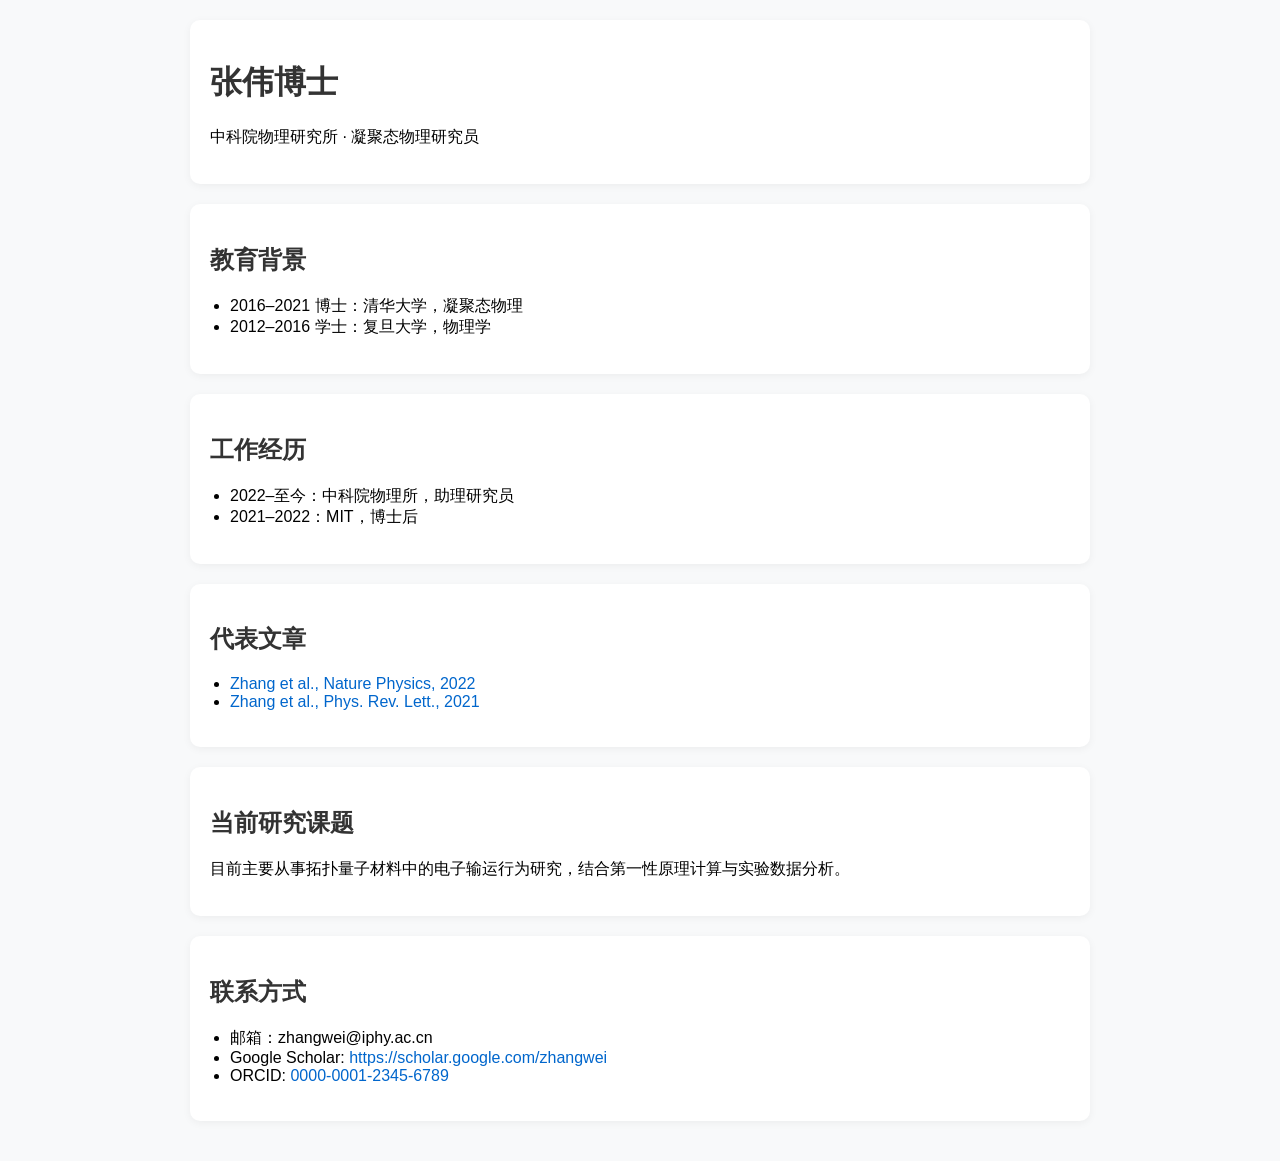
==== index.html @ ff7ab7b6 "Add files via upload" ====
<!DOCTYPE html>
<html lang="zh">
<head>
  <meta charset="UTF-8">
  <meta name="viewport" content="width=device-width, initial-scale=1.0">
  <title>科研人员主页</title>
  <style>
    body {
      font-family: Arial, sans-serif;
      background-color: #f8f9fa;
      margin: 0;
      padding: 20px;
    }
    .container {
      max-width: 900px;
      margin: auto;
    }
    .section {
      background: white;
      border-radius: 10px;
      padding: 20px;
      margin-bottom: 20px;
      box-shadow: 0 2px 8px rgba(0,0,0,0.05);
    }
    h1, h2 {
      color: #333;
    }
    ul {
      padding-left: 20px;
    }
    a {
      color: #0066cc;
      text-decoration: none;
    }
    a:hover {
      text-decoration: underline;
    }
  </style>
</head>
<body>
  <div class="container">

    <div class="section">
      <h1>张伟博士</h1>
      <p>中科院物理研究所 · 凝聚态物理研究员</p>
    </div>

    <div class="section">
      <h2>教育背景</h2>
      <ul>
        <li>2016–2021 博士：清华大学，凝聚态物理</li>
        <li>2012–2016 学士：复旦大学，物理学</li>
      </ul>
    </div>

    <div class="section">
      <h2>工作经历</h2>
      <ul>
        <li>2022–至今：中科院物理所，助理研究员</li>
        <li>2021–2022：MIT，博士后</li>
      </ul>
    </div>

    <div class="section">
      <h2>代表文章</h2>
      <ul>
        <li><a href="#">Zhang et al., Nature Physics, 2022</a></li>
        <li><a href="#">Zhang et al., Phys. Rev. Lett., 2021</a></li>
      </ul>
    </div>

    <div class="section">
      <h2>当前研究课题</h2>
      <p>目前主要从事拓扑量子材料中的电子输运行为研究，结合第一性原理计算与实验数据分析。</p>
    </div>

    <div class="section">
      <h2>联系方式</h2>
      <ul>
        <li>邮箱：zhangwei@iphy.ac.cn</li>
        <li>Google Scholar: <a href="#">https://scholar.google.com/zhangwei</a></li>
        <li>ORCID: <a href="#">0000-0001-2345-6789</a></li>
      </ul>
    </div>

  </div>
</body>
</html>
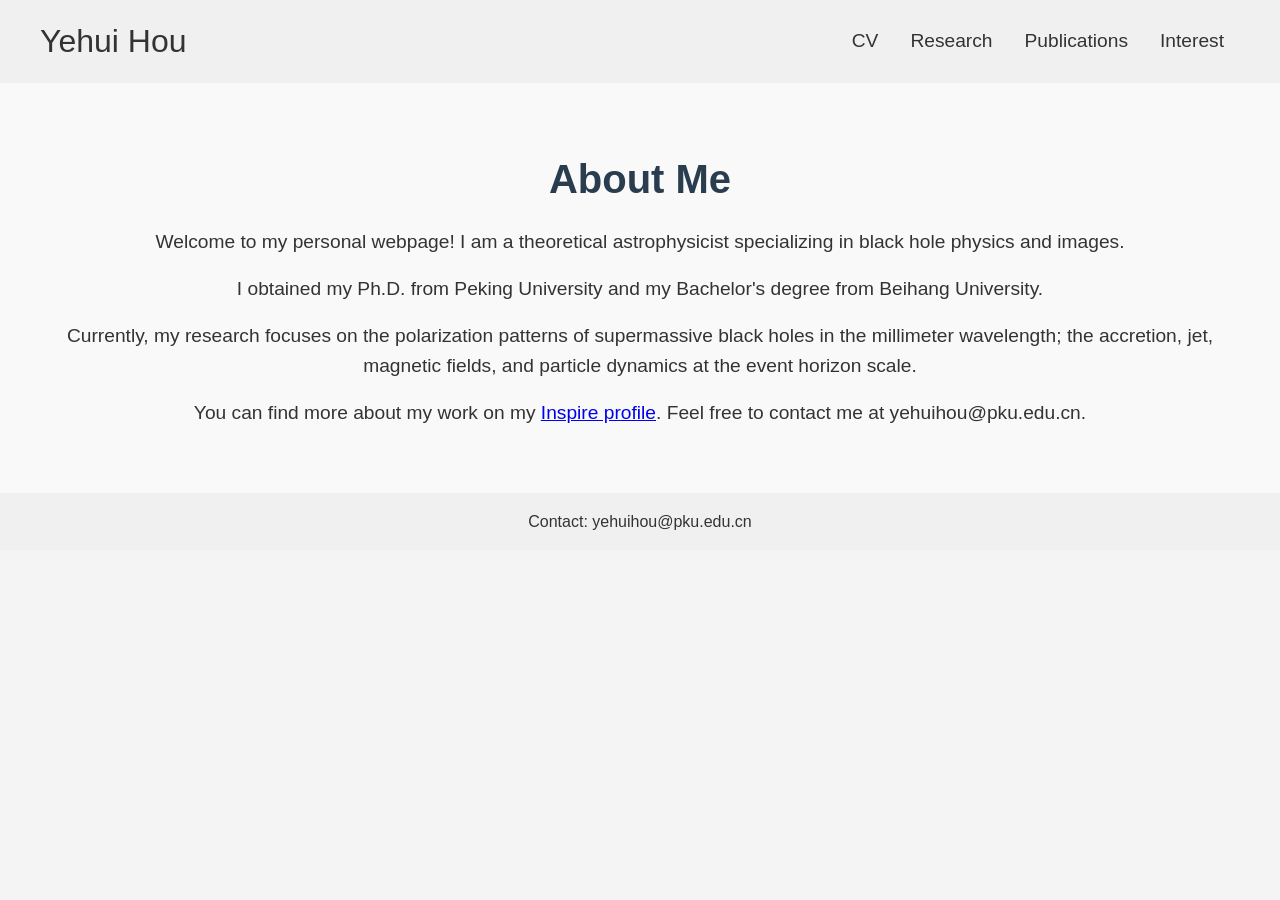
==== commit f3670b57: "index.html" ====
--- a/index.html
+++ b/index.html
@@ -1,89 +1,117 @@
+<!DOCTYPE html>
+<html lang="en">
+<head>
+    <meta charset="UTF-8">
+    <meta name="viewport" content="width=device-width, initial-scale=1.0">
+    <title>About me</title>
+    <style>
+        /* 基本样式设置 */
+        * {
+            margin: 0;
+            padding: 0;
+            box-sizing: border-box;
+        }
 
-<!DOCTYPE html>
-<html lang="zh">
-<head>
-  <meta charset="UTF-8">
-  <meta name="viewport" content="width=device-width, initial-scale=1.0">
-  <title>科研人员主页</title>
-  <style>
-    body {
-      font-family: Arial, sans-serif;
-      background-color: #f8f9fa;
-      margin: 0;
-      padding: 20px;
-    }
-    .container {
-      max-width: 900px;
-      margin: auto;
-    }
-    .section {
-      background: white;
-      border-radius: 10px;
-      padding: 20px;
-      margin-bottom: 20px;
-      box-shadow: 0 2px 8px rgba(0,0,0,0.05);
-    }
-    h1, h2 {
-      color: #333;
-    }
-    ul {
-      padding-left: 20px;
-    }
-    a {
-      color: #0066cc;
-      text-decoration: none;
-    }
-    a:hover {
-      text-decoration: underline;
-    }
-  </style>
+        body {
+            font-family: Arial, sans-serif;
+            background-color: #f4f4f4;
+            color: #333;
+            line-height: 1.6;
+        }
+
+        /* Header 和 Footer 样式 */
+        header, footer {
+            background-color: #f0f0f0;
+            color: #333;
+        }
+
+        header {
+            padding: 1rem 0;
+        }
+
+        .nav-container {
+            max-width: 1200px;
+            margin: 0 auto;
+            display: flex;
+            justify-content: space-between;
+            align-items: center;
+        }
+
+        .site-title {
+            font-size: 2rem;
+            color: #333;
+            text-decoration: none;
+        }
+
+        .nav-links {
+            list-style: none;
+            display: flex;
+        }
+
+        .nav-links li {
+            margin: 0 1rem;
+        }
+
+        .nav-links a {
+            color: #333;
+            text-decoration: none;
+            font-size: 1.2rem;
+        }
+
+        .nav-links a:hover {
+            text-decoration: underline;
+        }
+
+        /* Hou 区域样式 */
+        .hou {
+            background: #f9f9f9;
+            padding: 4rem 2rem;
+            text-align: center;
+        }
+
+        .hou h1 {
+            font-size: 2.5rem;
+            color: #2a3d4f;
+        }
+
+        .hou p {
+            font-size: 1.2rem;
+            margin-top: 1rem;
+        }
+
+        footer {
+            text-align: center;
+            padding: 1rem;
+            background-color: #f0f0f0;
+            color: #333;
+        }
+    </style>
 </head>
 <body>
-  <div class="container">
+    <header>
+        <nav>
+            <div class="nav-container">
+                <a href="index.html" class="site-title">Yehui Hou</a>
+                <ul class="nav-links">
+                    <li><a href="侯业辉简历.pdf">CV</a></li>
+                    <li><a href="research.html">Research</a></li>
+                    <li><a href="publications.html">Publications</a></li>
+                    <li><a href="interest.html">Interest</a></li>
+                </ul>
+            </div>
+        </nav>
+    </header>
+    
+    <section class="hou">
+        <h1>About Me</h1>
+        <p>Welcome to my personal webpage! I am a theoretical astrophysicist specializing in black hole physics and images.</p>
+        <p>I obtained my Ph.D. from Peking University and my Bachelor's degree from Beihang University.</p>
+        <p>Currently, my research focuses on the polarization patterns of supermassive black holes in the millimeter wavelength; the accretion, jet, magnetic fields, and particle dynamics at the event horizon scale.</p>
+        <p>You can find more about my work on my <a href="https://inspirehep.net/authors/2052049" target="_blank">Inspire profile</a>. Feel free to contact me at yehuihou@pku.edu.cn.</p>
+    </section>
 
-    <div class="section">
-      <h1>张伟博士</h1>
-      <p>中科院物理研究所 · 凝聚态物理研究员</p>
-    </div>
-
-    <div class="section">
-      <h2>教育背景</h2>
-      <ul>
-        <li>2016–2021 博士：清华大学，凝聚态物理</li>
-        <li>2012–2016 学士：复旦大学，物理学</li>
-      </ul>
-    </div>
-
-    <div class="section">
-      <h2>工作经历</h2>
-      <ul>
-        <li>2022–至今：中科院物理所，助理研究员</li>
-        <li>2021–2022：MIT，博士后</li>
-      </ul>
-    </div>
-
-    <div class="section">
-      <h2>代表文章</h2>
-      <ul>
-        <li><a href="#">Zhang et al., Nature Physics, 2022</a></li>
-        <li><a href="#">Zhang et al., Phys. Rev. Lett., 2021</a></li>
-      </ul>
-    </div>
-
-    <div class="section">
-      <h2>当前研究课题</h2>
-      <p>目前主要从事拓扑量子材料中的电子输运行为研究，结合第一性原理计算与实验数据分析。</p>
-    </div>
-
-    <div class="section">
-      <h2>联系方式</h2>
-      <ul>
-        <li>邮箱：zhangwei@iphy.ac.cn</li>
-        <li>Google Scholar: <a href="#">https://scholar.google.com/zhangwei</a></li>
-        <li>ORCID: <a href="#">0000-0001-2345-6789</a></li>
-      </ul>
-    </div>
-
-  </div>
+    <footer>
+        <p>Contact: yehuihou@pku.edu.cn</p>
+    </footer>
 </body>
 </html>
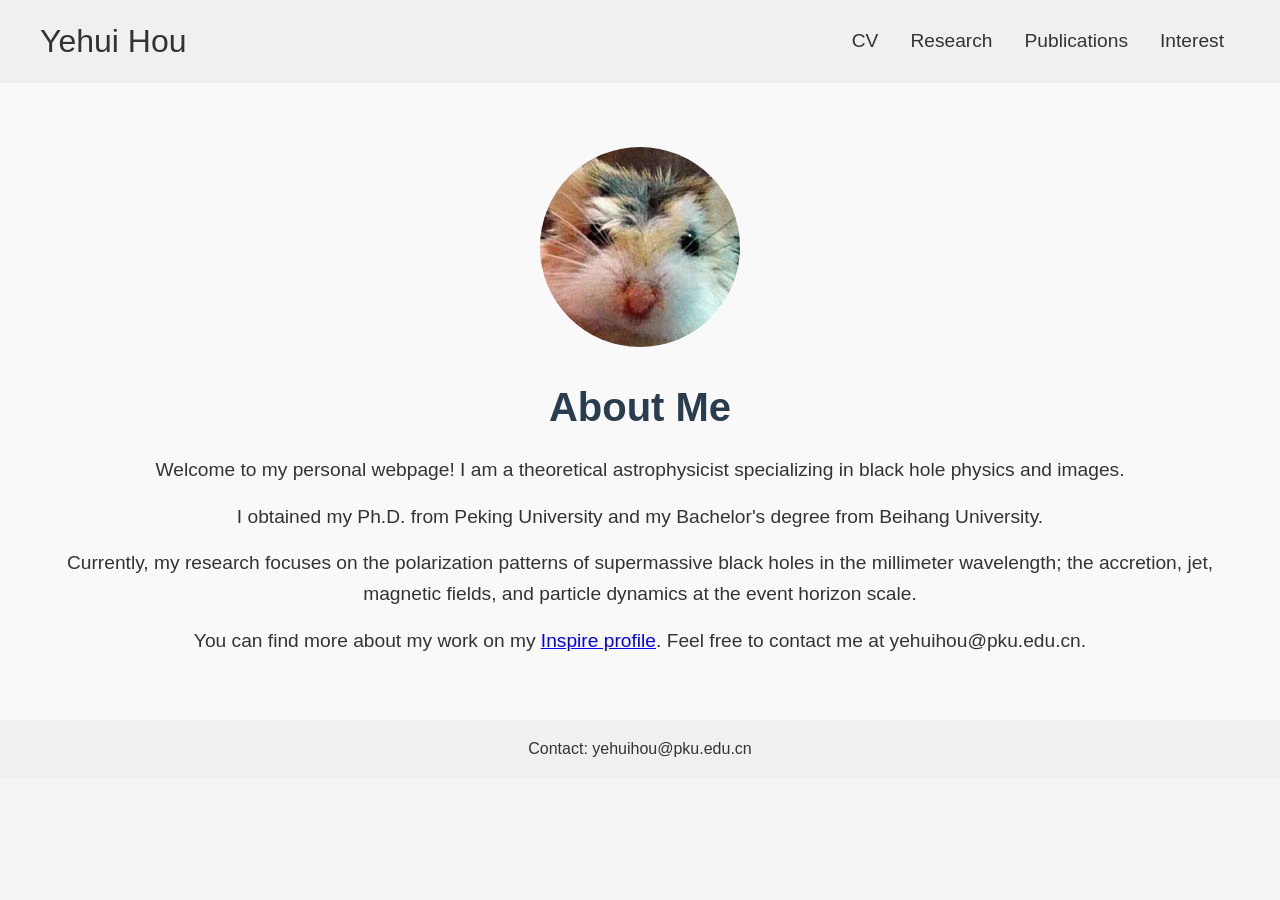
==== commit 534b9f48: "Update index.html" ====
--- a/index.html
+++ b/index.html
@@ -1,117 +1,126 @@
-<!DOCTYPE html>
-<html lang="en">
-<head>
-    <meta charset="UTF-8">
-    <meta name="viewport" content="width=device-width, initial-scale=1.0">
-    <title>About me</title>
-    <style>
-        /* 基本样式设置 */
-        * {
-            margin: 0;
-            padding: 0;
-            box-sizing: border-box;
-        }
-
-        body {
-            font-family: Arial, sans-serif;
-            background-color: #f4f4f4;
-            color: #333;
-            line-height: 1.6;
-        }
-
-        /* Header 和 Footer 样式 */
-        header, footer {
-            background-color: #f0f0f0;
-            color: #333;
-        }
-
-        header {
-            padding: 1rem 0;
-        }
-
-        .nav-container {
-            max-width: 1200px;
-            margin: 0 auto;
-            display: flex;
-            justify-content: space-between;
-            align-items: center;
-        }
-
-        .site-title {
-            font-size: 2rem;
-            color: #333;
-            text-decoration: none;
-        }
-
-        .nav-links {
-            list-style: none;
-            display: flex;
-        }
-
-        .nav-links li {
-            margin: 0 1rem;
-        }
-
-        .nav-links a {
-            color: #333;
-            text-decoration: none;
-            font-size: 1.2rem;
-        }
-
-        .nav-links a:hover {
-            text-decoration: underline;
-        }
-
-        /* Hou 区域样式 */
-        .hou {
-            background: #f9f9f9;
-            padding: 4rem 2rem;
-            text-align: center;
-        }
-
-        .hou h1 {
-            font-size: 2.5rem;
-            color: #2a3d4f;
-        }
-
-        .hou p {
-            font-size: 1.2rem;
-            margin-top: 1rem;
-        }
-
-        footer {
-            text-align: center;
-            padding: 1rem;
-            background-color: #f0f0f0;
-            color: #333;
-        }
-    </style>
-</head>
-<body>
-    <header>
-        <nav>
-            <div class="nav-container">
-                <a href="index.html" class="site-title">Yehui Hou</a>
-                <ul class="nav-links">
-                    <li><a href="侯业辉简历.pdf">CV</a></li>
-                    <li><a href="research.html">Research</a></li>
-                    <li><a href="publications.html">Publications</a></li>
-                    <li><a href="interest.html">Interest</a></li>
-                </ul>
-            </div>
-        </nav>
-    </header>
-    
-    <section class="hou">
-        <h1>About Me</h1>
-        <p>Welcome to my personal webpage! I am a theoretical astrophysicist specializing in black hole physics and images.</p>
-        <p>I obtained my Ph.D. from Peking University and my Bachelor's degree from Beihang University.</p>
-        <p>Currently, my research focuses on the polarization patterns of supermassive black holes in the millimeter wavelength; the accretion, jet, magnetic fields, and particle dynamics at the event horizon scale.</p>
-        <p>You can find more about my work on my <a href="https://inspirehep.net/authors/2052049" target="_blank">Inspire profile</a>. Feel free to contact me at yehuihou@pku.edu.cn.</p>
-    </section>
-
-    <footer>
-        <p>Contact: yehuihou@pku.edu.cn</p>
-    </footer>
-</body>
-</html>
+<!DOCTYPE html>
+<html lang="en">
+<head>
+    <meta charset="UTF-8">
+    <meta name="viewport" content="width=device-width, initial-scale=1.0">
+    <title>About me</title>
+    <style>
+        /* 基本样式设置 */
+        * {
+            margin: 0;
+            padding: 0;
+            box-sizing: border-box;
+        }
+
+        body {
+            font-family: Arial, sans-serif;
+            background-color: #f4f4f4;
+            color: #333;
+            line-height: 1.6;
+        }
+
+        /* Header 和 Footer 样式 */
+        header, footer {
+            background-color: #f0f0f0;
+            color: #333;
+        }
+
+        header {
+            padding: 1rem 0;
+        }
+
+        .nav-container {
+            max-width: 1200px;
+            margin: 0 auto;
+            display: flex;
+            justify-content: space-between;
+            align-items: center;
+        }
+
+        .site-title {
+            font-size: 2rem;
+            color: #333;
+            text-decoration: none;
+        }
+
+        .nav-links {
+            list-style: none;
+            display: flex;
+        }
+
+        .nav-links li {
+            margin: 0 1rem;
+        }
+
+        .nav-links a {
+            color: #333;
+            text-decoration: none;
+            font-size: 1.2rem;
+        }
+
+        .nav-links a:hover {
+            text-decoration: underline;
+        }
+
+        /* Hou 区域样式 */
+        .hou {
+            background: #f9f9f9;
+            padding: 4rem 2rem;
+            text-align: center;
+        }
+
+        .hou h1 {
+            font-size: 2.5rem;
+            color: #2a3d4f;
+        }
+
+        .hou p {
+            font-size: 1.2rem;
+            margin-top: 1rem;
+        }
+
+        /* 添加图片样式 */
+        .profile-image {
+            width: 200px;
+            height: 200px;
+            border-radius: 50%;
+            margin-bottom: 20px;
+        }
+
+        footer {
+            text-align: center;
+            padding: 1rem;
+            background-color: #f0f0f0;
+            color: #333;
+        }
+    </style>
+</head>
+<body>
+    <header>
+        <nav>
+            <div class="nav-container">
+                <a href="index.html" class="site-title">Yehui Hou</a>
+                <ul class="nav-links">
+                    <li><a href="CV.pdf">CV</a></li>
+                    <li><a href="research.html">Research</a></li>
+                    <li><a href="publications.html">Publications</a></li>
+                    <li><a href="interest.html">Interest</a></li>
+                </ul>
+            </div>
+        </nav>
+    </header>
+    
+    <section class="hou">
+        <img src="paopao.jpg" class="profile-image">
+        <h1>About Me</h1>
+        <p>Welcome to my personal webpage! I am a theoretical astrophysicist specializing in black hole physics and images.</p>
+        <p>I obtained my Ph.D. from Peking University and my Bachelor's degree from Beihang University.</p>
+        <p>Currently, my research focuses on the polarization patterns of supermassive black holes in the millimeter wavelength; the accretion, jet, magnetic fields, and particle dynamics at the event horizon scale.</p>
+        <p>You can find more about my work on my <a href="https://inspirehep.net/authors/2052049" target="_blank">Inspire profile</a>. Feel free to contact me at yehuihou@pku.edu.cn.</p>
+    </section>
+
+    <footer>
+        <p>Contact: yehuihou@pku.edu.cn</p>
+    </footer>
+</body>
+</html>
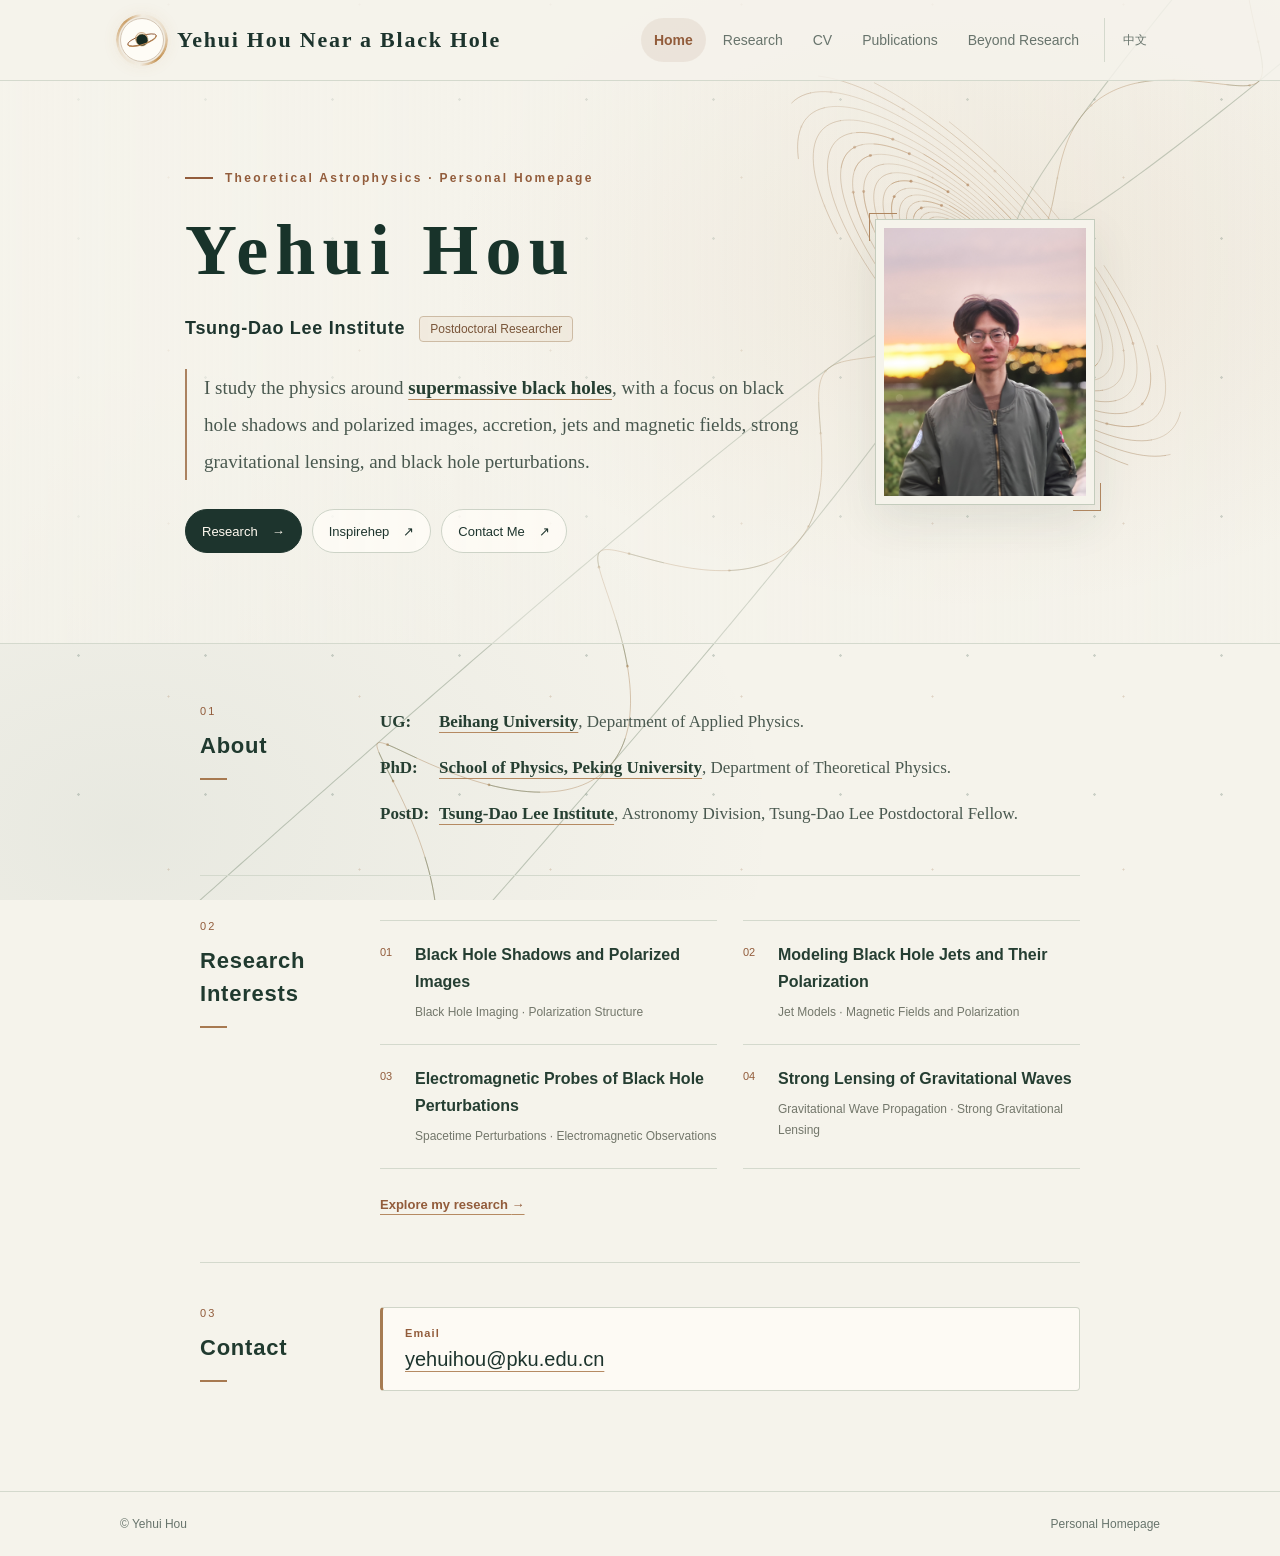
==== commit 03b1ef0e: "Rename homepage_E.html to index.html" ====
--- a/index.html
+++ b/index.html
@@ -1,126 +1,1926 @@
-<!DOCTYPE html>
+<!doctype html>
 <html lang="en">
 <head>
-    <meta charset="UTF-8">
-    <meta name="viewport" content="width=device-width, initial-scale=1.0">
-    <title>About me</title>
-    <style>
-        /* 基本样式设置 */
-        * {
-            margin: 0;
-            padding: 0;
-            box-sizing: border-box;
-        }
-
-        body {
-            font-family: Arial, sans-serif;
-            background-color: #f4f4f4;
-            color: #333;
-            line-height: 1.6;
-        }
-
-        /* Header 和 Footer 样式 */
-        header, footer {
-            background-color: #f0f0f0;
-            color: #333;
-        }
-
-        header {
-            padding: 1rem 0;
-        }
-
-        .nav-container {
-            max-width: 1200px;
-            margin: 0 auto;
-            display: flex;
-            justify-content: space-between;
-            align-items: center;
-        }
-
-        .site-title {
-            font-size: 2rem;
-            color: #333;
-            text-decoration: none;
-        }
-
-        .nav-links {
-            list-style: none;
-            display: flex;
-        }
-
-        .nav-links li {
-            margin: 0 1rem;
-        }
-
-        .nav-links a {
-            color: #333;
-            text-decoration: none;
-            font-size: 1.2rem;
-        }
-
-        .nav-links a:hover {
-            text-decoration: underline;
-        }
-
-        /* Hou 区域样式 */
-        .hou {
-            background: #f9f9f9;
-            padding: 4rem 2rem;
-            text-align: center;
-        }
-
-        .hou h1 {
-            font-size: 2.5rem;
-            color: #2a3d4f;
-        }
-
-        .hou p {
-            font-size: 1.2rem;
-            margin-top: 1rem;
-        }
-
-        /* 添加图片样式 */
-        .profile-image {
-            width: 200px;
-            height: 200px;
-            border-radius: 50%;
-            margin-bottom: 20px;
-        }
-
-        footer {
-            text-align: center;
-            padding: 1rem;
-            background-color: #f0f0f0;
-            color: #333;
-        }
-    </style>
+  <meta charset="utf-8">
+  <meta name="viewport" content="width=device-width, initial-scale=1">
+  <meta name="description" content="Yehui Hou's academic homepage. Research interests include black hole imaging and polarization, black hole jets, spacetime perturbations, and gravitational lensing of gravitational waves.">
+  <meta name="theme-color" content="#f5f3eb">
+  <meta name="color-scheme" content="light">
+  <title>Yehui Hou | Academic Homepage</title>
+
+  <style>
+    :root {
+      --paper: #f5f3eb;
+      --ink: #1d342d;
+      --body: #49584f;
+      --muted: #68746c;
+      --accent: #925c3b;
+      --line: #d4d9cd;
+      --serif: "Noto Serif CJK SC", "Source Han Serif SC",
+               "Songti SC", "STSong", "SimSun", Georgia, serif;
+      --sans: "PingFang SC", "Microsoft YaHei",
+              "Noto Sans CJK SC", Arial, sans-serif;
+    }
+
+    *, *::before, *::after { box-sizing: border-box; }
+
+    html { scroll-behavior: smooth; }
+
+    body {
+      margin: 0;
+      color: var(--ink);
+      background: var(--paper);
+      font-family: var(--sans);
+      -webkit-font-smoothing: antialiased;
+      overflow-wrap: break-word;
+    }
+
+    ::selection { background: #e3cfb5; color: var(--ink); }
+    a { color: inherit; }
+    button { font: inherit; }
+
+    a:focus-visible,
+    button:focus-visible {
+      outline: 2px solid var(--accent);
+      outline-offset: 5px;
+      border-radius: 5px;
+    }
+
+    .container {
+      width: min(1040px, calc(100% - 48px));
+      margin-inline: auto;
+    }
+
+    /* Keep the background separate from the content; do not rotate the entire page. */
+    .cosmic-background {
+      position: fixed;
+      inset: 0;
+      z-index: 0;
+      overflow: hidden;
+      pointer-events: none;
+      background:
+        radial-gradient(
+          ellipse at 76% 30%,
+          rgba(182,134,83,.13),
+          transparent 38%
+        ),
+        radial-gradient(
+          ellipse at 10% 92%,
+          rgba(78,112,99,.08),
+          transparent 40%
+        ),
+        var(--paper);
+    }
+
+    .cosmic-background svg,
+    .cosmic-background canvas {
+      position: absolute;
+      inset: 0;
+      display: block;
+      width: 100%;
+      height: 100%;
+      transform: none;
+      opacity: 1;
+    }
+
+    .background-stars {
+      position: absolute;
+      inset: 0;
+      opacity: .25;
+      background-image:
+        radial-gradient(circle, #536b5f 1px, transparent 1.5px),
+        radial-gradient(circle, #a17651 .8px, transparent 1.3px);
+      background-size: 127px 139px, 191px 173px;
+      background-position: 15px 30px, 73px 91px;
+      animation: star-breathe 6s ease-in-out infinite alternate;
+    }
+
+    @keyframes star-breathe {
+      from { opacity: .15; }
+      to { opacity: .42; }
+    }
+
+    .page-shell {
+      position: relative;
+      z-index: 1;
+    }
+
+    .page-shell[inert] {
+      pointer-events: none;
+      user-select: none;
+    }
+
+    .skip-link {
+      position: fixed;
+      top: 12px;
+      left: 16px;
+      z-index: 50;
+      padding: 10px 15px;
+      background: var(--ink);
+      color: var(--paper);
+      transform: translateY(-180%);
+    }
+
+    .skip-link:focus { transform: translateY(0); }
+
+    .site-header {
+      border-bottom: 1px solid var(--line);
+      background: rgba(245,243,235,.85);
+    }
+
+    .header-inner {
+      display: flex;
+      align-items: center;
+      justify-content: space-between;
+      min-height: 80px;
+      gap: 24px;
+    }
+
+    .brand {
+      display: flex;
+      align-items: center;
+      gap: 13px;
+    }
+
+    .black-hole-button {
+      position: relative;
+      display: grid;
+      place-items: center;
+      flex-shrink: 0;
+      width: 44px;
+      height: 44px;
+      padding: 0;
+      border: 1px solid #d4c6b5;
+      border-radius: 50%;
+      color: var(--accent);
+      background: rgba(255,253,247,.85);
+      cursor: pointer;
+      box-shadow: 0 0 18px rgba(180,126,64,.16);
+      transition: background 180ms ease, border-color 180ms ease;
+    }
+
+    .black-hole-button::before {
+      content: "";
+      position: absolute;
+      inset: -5px;
+      border-radius: 50%;
+      background: conic-gradient(
+        transparent 0deg,
+        rgba(193,140,73,.2) 70deg,
+        rgba(193,140,73,.95) 140deg,
+        transparent 185deg,
+        rgba(193,140,73,.15) 250deg,
+        rgba(193,140,73,.8) 320deg,
+        transparent 360deg
+      );
+      -webkit-mask: radial-gradient(circle, transparent 62%, #000 65%);
+      mask: radial-gradient(circle, transparent 62%, #000 65%);
+      animation: hole-ring-spin 5s linear infinite;
+      pointer-events: none;
+    }
+
+    @keyframes hole-ring-spin {
+      to { transform: rotate(360deg); }
+    }
+
+    .black-hole-button:hover {
+      background: #eee2d2;
+      border-color: #ad8662;
+    }
+
+    .black-hole-button svg {
+      position: relative;
+      width: 36px;
+      height: 30px;
+    }
+
+    .site-name {
+      font-family: var(--serif);
+      font-size: 22px;
+      font-weight: 700;
+      letter-spacing: .08em;
+      text-decoration: none;
+    }
+
+    .nav {
+      display: flex;
+      flex-wrap: wrap;
+      align-items: center;
+      gap: 4px;
+      font-size: 14px;
+      font-weight: 500;
+    }
+
+    .nav a {
+      display: inline-flex;
+      align-items: center;
+      min-height: 44px;
+      padding: 8px 13px;
+      border-radius: 999px;
+      color: var(--muted);
+      text-decoration: none;
+      transition: color 180ms ease, background 180ms ease;
+    }
+
+    .nav a:hover,
+    .nav a[aria-current="page"] {
+      color: var(--accent);
+      background: rgba(146,92,59,.09);
+    }
+
+    .nav a[aria-current="page"] { font-weight: 700; }
+
+    .nav .language {
+      margin-left: 8px;
+      padding-left: 18px;
+      border-left: 1px solid var(--line);
+      border-radius: 0;
+      font-size: 12px;
+    }
+
+    .hero {
+      border-bottom: 1px solid var(--line);
+      padding: clamp(58px, 7vw, 92px) 0;
+      background: linear-gradient(
+        90deg,
+        rgba(245,243,235,.78),
+        rgba(245,243,235,.32) 58%,
+        rgba(245,243,235,.02)
+      );
+    }
+
+    .hero-inner {
+      display: grid;
+      grid-template-columns: minmax(0,1fr) 220px;
+      align-items: center;
+      gap: 65px;
+      max-width: 910px;
+    }
+
+    .eyebrow {
+      display: flex;
+      align-items: center;
+      gap: 12px;
+      margin: 0 0 22px;
+      color: var(--accent);
+      font-size: 12px;
+      font-weight: 700;
+      letter-spacing: .19em;
+    }
+
+    .eyebrow::before {
+      content: "";
+      width: 28px;
+      height: 2px;
+      background: var(--accent);
+    }
+
+    h1 {
+      margin: 0;
+      font-family: var(--serif);
+      font-size: clamp(48px,6vw,72px);
+      font-weight: 700;
+      letter-spacing: .10em;
+      line-height: 1.2;
+      color: #18332a;
+    }
+
+    .hero-role {
+      display: flex;
+      align-items: center;
+      flex-wrap: wrap;
+      gap: 9px 14px;
+      margin: 23px 0 0;
+    }
+
+    .hero-institution {
+      font-size: 18px;
+      font-weight: 700;
+      letter-spacing: .04em;
+      text-decoration: none;
+    }
+
+    .hero-institution:hover { color: var(--accent); }
+
+    .hero-position {
+      padding: 5px 10px;
+      border: 1px solid #cdbba4;
+      border-radius: 4px;
+      background: rgba(236,225,207,.45);
+      color: #795539;
+      font-size: 12px;
+    }
+
+    .hero-description {
+      margin: 27px 0 0;
+      padding-left: 17px;
+      border-left: 2px solid #ab8260;
+      color: var(--body);
+      font-family: var(--serif);
+      font-size: 19px;
+      line-height: 1.95;
+      text-wrap: pretty;
+    }
+
+    .hero-description strong {
+      color: #203d31;
+      font-weight: 700;
+    }
+
+    .hero-links {
+      display: flex;
+      flex-wrap: wrap;
+      gap: 10px;
+      margin-top: 29px;
+    }
+
+    .hero-links a {
+      display: inline-flex;
+      align-items: center;
+      gap: 14px;
+      min-height: 44px;
+      padding: 9px 16px;
+      border: 1px solid #cdd3c7;
+      border-radius: 999px;
+      background: rgba(255,253,247,.75);
+      font-size: 13px;
+      font-weight: 500;
+      text-decoration: none;
+      transition: background 180ms ease, color 180ms ease;
+    }
+
+    .hero-links a:first-child {
+      color: #fffaf0;
+      background: var(--ink);
+      border-color: var(--ink);
+    }
+
+    .hero-links a:hover {
+      background: #e8dbc7;
+      color: var(--ink);
+    }
+
+    .portrait {
+      position: relative;
+      margin: 0;
+      padding: 8px;
+      border: 1px solid #c4ccbd;
+      background: var(--paper);
+      box-shadow: 0 18px 42px rgba(36,56,49,.09);
+    }
+
+    .portrait::before,
+    .portrait::after {
+      content: "";
+      position: absolute;
+      width: 28px;
+      height: 28px;
+      border: solid #af8660;
+    }
+
+    .portrait::before {
+      top: -7px;
+      left: -7px;
+      border-width: 1px 0 0 1px;
+    }
+
+    .portrait::after {
+      bottom: -7px;
+      right: -7px;
+      border-width: 0 1px 1px 0;
+    }
+
+    .portrait img {
+      display: block;
+      width: 100%;
+      height: auto;
+      background: #e3e4dc;
+    }
+
+    .main-content {
+      width: min(880px,calc(100% - 48px));
+      margin-inline: auto;
+      padding: 17px 0 56px;
+    }
+
+    .content-section {
+      display: grid;
+      grid-template-columns: 144px minmax(0,1fr);
+      gap: 36px;
+      padding: 42px 0;
+    }
+
+    .content-section + .content-section {
+      border-top: 1px solid var(--line);
+    }
+
+    .section-title {
+      align-self: start;
+      margin: 0;
+      color: #203a2f;
+      font-size: 22px;
+      font-weight: 750;
+      line-height: 1.5;
+      letter-spacing: .035em;
+    }
+
+    .section-index {
+      display: block;
+      margin-bottom: 10px;
+      color: var(--accent);
+      font-size: 11px;
+      font-weight: 500;
+      letter-spacing: .2em;
+    }
+
+    .section-title::after {
+      content: "";
+      display: block;
+      width: 27px;
+      height: 2px;
+      margin-top: 16px;
+      background: #a77950;
+    }
+
+    .section-body {
+      min-width: 0;
+      padding: 2px 0;
+    }
+
+    .section-body p {
+      margin: 0;
+      color: var(--body);
+      font-family: var(--serif);
+      font-size: 17px;
+      line-height: 2;
+      text-wrap: pretty;
+    }
+
+    .bio-list {
+      display: grid;
+      gap: 12px;
+      margin: 0;
+      padding: 0;
+      list-style: none;
+      color: var(--body);
+      font-family: var(--serif);
+      font-size: 17px;
+      line-height: 2;
+      text-wrap: pretty;
+    }
+
+    .bio-list li {
+      display: grid;
+      grid-template-columns: 3em minmax(0,1fr);
+      gap: 8px;
+    }
+
+    .bio-label {
+      color: #263f32;
+      font-weight: 700;
+      white-space: nowrap;
+    }
+
+    .text-link {
+      text-decoration-color: #b58a62;
+      text-underline-offset: 5px;
+      text-decoration-thickness: 1px;
+    }
+
+    .text-link:hover { color: var(--accent); }
+
+    .institution-link {
+      color: #263f32;
+      font-weight: 700;
+    }
+
+    .research-list {
+      display: grid;
+      grid-template-columns: repeat(2,minmax(0,1fr));
+      gap: 0 26px;
+      margin: 0;
+      padding: 0;
+      list-style: none;
+    }
+
+    .research-list li {
+      display: grid;
+      grid-template-columns: 24px minmax(0,1fr);
+      gap: 11px;
+      padding: 20px 0;
+      border-bottom: 1px solid var(--line);
+    }
+
+    .research-list li:nth-child(-n+2) {
+      border-top: 1px solid var(--line);
+    }
+
+    .topic-number {
+      padding-top: 5px;
+      color: var(--accent);
+      font-size: 11px;
+      font-variant-numeric: tabular-nums;
+    }
+
+    .topic-title {
+      margin: 0;
+      color: #253e32;
+      font-size: 16px;
+      font-weight: 700;
+      line-height: 1.7;
+    }
+
+    .topic-detail {
+      display: block;
+      margin-top: 7px;
+      color: #73776b;
+      font-size: 12px;
+      line-height: 1.8;
+    }
+
+    .section-body .section-action {
+      margin-top: 23px;
+      color: var(--accent);
+      font-family: var(--sans);
+      font-size: 13px;
+      font-weight: 600;
+    }
+
+    .contact-card {
+      padding: 19px 22px;
+      border: 1px solid #d0d5c8;
+      border-left: 3px solid #a67b52;
+      border-radius: 4px;
+      background: rgba(255,253,247,.74);
+    }
+
+    .contact-label {
+      display: block;
+      margin-bottom: 9px;
+      color: var(--accent);
+      font-size: 11px;
+      font-weight: 600;
+      letter-spacing: .1em;
+    }
+
+    .contact-email {
+      font-size: clamp(16px,2vw,20px);
+      font-weight: 500;
+      overflow-wrap: anywhere;
+    }
+
+    .site-footer {
+      border-top: 1px solid var(--line);
+      background: rgba(245,243,235,.75);
+    }
+
+    .footer-inner {
+      display: flex;
+      justify-content: space-between;
+      flex-wrap: wrap;
+      gap: 12px;
+      padding-block: 25px;
+      color: var(--muted);
+      font-size: 12px;
+    }
+
+    .footer-inner p { margin: 0; }
+
+    .link-hole {
+      position: fixed;
+      z-index: 100;
+      width: 160px;
+      height: 130px;
+      transform: translate(-50%,-50%);
+      pointer-events: none;
+    }
+
+    .link-hole canvas {
+      display: block;
+      width: 100%;
+      height: 100%;
+    }
+
+    .absorption-stage {
+      position: fixed;
+      inset: 0;
+      z-index: 80;
+      display: none;
+      pointer-events: none;
+    }
+
+    .absorption-stage.is-active { display: block; }
+
+    .absorption-stage canvas {
+      display: block;
+      width: 100%;
+      height: 100%;
+    }
+
+    .absorption-status {
+      position: absolute;
+      bottom: 8%;
+      left: 50%;
+      transform: translateX(-50%);
+      margin: 0;
+      color: #765336;
+      font-size: 12px;
+      letter-spacing: .12em;
+      white-space: nowrap;
+    }
+
+    .sr-only {
+      position: absolute;
+      width: 1px;
+      height: 1px;
+      padding: 0;
+      margin: -1px;
+      overflow: hidden;
+      clip-path: inset(50%);
+      white-space: nowrap;
+      border: 0;
+    }
+
+    @media (max-width:760px) {
+      .header-inner {
+        align-items: flex-start;
+        flex-direction: column;
+        gap: 8px;
+        padding-block: 14px;
+      }
+
+      .hero-inner {
+        grid-template-columns: minmax(0,1fr) 170px;
+        gap: 30px;
+      }
+
+      .content-section {
+        grid-template-columns: 120px minmax(0,1fr);
+        gap: 26px;
+      }
+    }
+
+    @media (max-width:620px) {
+      .container,
+      .main-content { width: calc(100% - 36px); }
+
+      .nav { gap: 2px; font-size: 13px; }
+      .nav a { padding: 7px 9px; }
+      .nav .language { margin-left: 2px; padding-left: 10px; }
+
+      .hero { padding: 44px 0 48px; }
+
+      .hero-inner {
+        grid-template-columns: minmax(0,1fr) 108px;
+        gap: 19px;
+        align-items: start;
+      }
+
+      .eyebrow {
+        gap: 8px;
+        font-size: 10px;
+        letter-spacing: .06em;
+      }
+
+      .eyebrow::before { width: 16px; }
+
+      h1 {
+        font-size: clamp(35px,9vw,50px);
+        letter-spacing: .06em;
+      }
+
+      .hero-institution { font-size: 15px; }
+      .hero-position { font-size: 11px; }
+      .hero-description { padding-left: 12px; font-size: 16px; }
+      .hero-links { gap: 8px; }
+      .hero-links a { padding: 8px 11px; gap: 8px; font-size: 12px; }
+      .portrait { margin-top: 12px; padding: 5px; }
+
+      .content-section {
+        grid-template-columns: 1fr;
+        gap: 22px;
+        padding: 30px 0;
+      }
+
+      .section-title {
+        display: flex;
+        align-items: center;
+        gap: 12px;
+        font-size: 21px;
+      }
+
+      .section-index { margin: 0; }
+
+      .section-title::after {
+        margin: 0 0 0 3px;
+        width: 30px;
+        height: 1px;
+      }
+
+      .section-body p,
+      .bio-list { font-size: 16px; }
+
+      .research-list { grid-template-columns: 1fr; }
+      .research-list li:nth-child(2) { border-top: 0; }
+    }
+
+    @media (max-width:380px) {
+      .hero-inner { grid-template-columns: 1fr; }
+      .portrait { width: 128px; }
+    }
+
+    @media (prefers-reduced-motion:reduce) {
+      html { scroll-behavior: auto; }
+
+      *, *::before, *::after {
+        animation: none !important;
+        transition: none !important;
+      }
+    }
+  </style>
 </head>
+
 <body>
-    <header>
-        <nav>
-            <div class="nav-container">
-                <a href="index.html" class="site-title">Yehui Hou</a>
-                <ul class="nav-links">
-                    <li><a href="CV.pdf">CV</a></li>
-                    <li><a href="research.html">Research</a></li>
-                    <li><a href="publications.html">Publications</a></li>
-                    <li><a href="interest.html">Interest</a></li>
-                </ul>
+  <div class="cosmic-background" aria-hidden="true">
+    <div class="background-stars"></div>
+
+    <!--
+      Static fallback background:
+      These nodes are replaced once JavaScript renders the background successfully.
+      The jets run from upper right to lower left, with the center left unfilled.
+    -->
+    <svg id="background-svg"
+         viewBox="0 0 1440 1000"
+         preserveAspectRatio="xMidYMid slice"
+         focusable="false">
+      <g transform="translate(1100 300) rotate(45)"
+         fill="none"
+         stroke-linecap="round">
+        <g stroke="#74856f" stroke-opacity=".40" stroke-width="1.2">
+          <path d="M-10 -55 Q-85 -320 -125 -1000"/>
+          <path d="M10 -55 Q85 -320 125 -1000"/>
+          <path d="M-10 55 Q-85 320 -125 1000"/>
+          <path d="M10 55 Q85 320 125 1000"/>
+        </g>
+
+        <g stroke="#a67c50" stroke-opacity=".40" stroke-width="1">
+          <path d="M0 -60
+                   C-35 -95 45 -120 0 -160
+                   S-65 -215 0 -250
+                   S90 -315 0 -360
+                   S-115 -435 0 -500"/>
+          <path d="M0 60
+                   C35 95 -45 120 0 160
+                   S65 215 0 250
+                   S-90 315 0 360
+                   S115 435 0 500"/>
+          <ellipse rx="250" ry="88"/>
+          <ellipse rx="205" ry="72"/>
+          <ellipse rx="160" ry="56"/>
+          <ellipse rx="115" ry="40"/>
+        </g>
+
+        <circle r="49" fill="#f5f3eb"
+                stroke="#73806b" stroke-opacity=".55"/>
+
+        <g stroke="#73806b" stroke-opacity=".30" stroke-width=".8">
+          <path d="M-35 -28 Q0 -8 44 -12"/>
+          <path d="M-44 -14 Q0 6 48 2"/>
+          <path d="M-48 0 Q0 20 44 16"/>
+          <path d="M-43 14 Q0 34 33 30"/>
+        </g>
+      </g>
+    </svg>
+
+    <canvas id="background-canvas"></canvas>
+  </div>
+
+  <div class="page-shell" id="page-shell">
+    <a class="skip-link" href="#main-content">Skip to main content</a>
+
+    <header class="site-header">
+      <div class="header-inner container">
+        <div class="brand">
+          <button class="black-hole-button"
+                  id="black-hole-button"
+                  type="button"
+                  aria-label="Play the black hole accretion animation; the page returns after 5 seconds"
+                  title="Click to experience black hole accretion">
+            <svg viewBox="0 0 60 44" aria-hidden="true" focusable="false">
+              <g transform="rotate(-18 30 22)">
+                <ellipse cx="30" cy="22" rx="25" ry="7"
+                         fill="none" stroke="currentColor" stroke-width="1.5"/>
+                <circle cx="30" cy="22" r="10"
+                        fill="#172b23" stroke="#cfaa76" stroke-width="1"/>
+                <path d="M5 22 C8 32 52 32 55 22"
+                      fill="none" stroke="#b78652" stroke-width="2"/>
+                <path d="M20 20 C20 6 40 6 40 20"
+                      fill="none" stroke="#b78652" stroke-width="1"/>
+              </g>
+            </svg>
+          </button>
+
+          <a class="site-name" href="homepage_E.html">Yehui Hou Near a Black Hole</a>
+        </div>
+
+        <nav class="nav" aria-label="Main navigation">
+          <a href="homepage_E.html" aria-current="page">Home</a>
+          <a href="research_E.html">Research</a>
+          <a href="CV_English.pdf"
+             target="_blank"
+             rel="noopener noreferrer"
+             aria-label="View CV in English (PDF, opens in a new tab)">CV</a>
+          <a href="https://inspirehep.net/authors/2052049?ui-citation-summary=true"
+             target="_blank"
+             rel="noopener noreferrer">Publications</a>
+          <a href="interest_E.html">Beyond Research</a>
+          <a class="language"
+             href="homepage_E.html"
+             lang="en"
+             hreflang="en">中文</a>
+        </nav>
+      </div>
+    </header>
+
+    <main id="main-content">
+      <section class="hero" aria-labelledby="page-title">
+        <div class="hero-inner container">
+          <div>
+            <p class="eyebrow">Theoretical Astrophysics · Personal Homepage</p>
+            <h1 id="page-title">Yehui Hou</h1>
+
+            <p class="hero-role">
+              <a class="hero-institution"
+                 href="https://tdli.sjtu.edu.cn/"
+                 target="_blank"
+                 rel="noopener noreferrer">Tsung-Dao Lee Institute</a>
+              <span class="hero-position">Postdoctoral Researcher</span>
+            </p>
+
+            <p class="hero-description">
+              I study the physics around <strong><a class="text-link institution-link"
+                     href="https://en.wikipedia.org/wiki/Supermassive_black_hole"
+                     target="_blank"
+                     rel="noopener noreferrer">supermassive black holes</a></strong>, with a focus on black hole shadows and polarized images, accretion, jets and magnetic fields, strong gravitational lensing, and black hole perturbations.
+            </p>
+
+            <div class="hero-links">
+              <a href="research_E.html">
+                Research<span aria-hidden="true">→</span>
+              </a>
+              <a href="https://inspirehep.net/authors/2052049?ui-citation-summary=true"
+                 target="_blank"
+                 rel="noopener noreferrer">
+                Inspirehep<span aria-hidden="true">↗</span>
+              </a>
+              <a href="mailto:yehuihou@pku.edu.cn">
+                Contact Me<span aria-hidden="true">↗</span>
+              </a>
             </div>
-        </nav>
-    </header>
-    
-    <section class="hou">
-        <img src="paopao.jpg" class="profile-image">
-        <h1>About Me</h1>
-        <p>Welcome to my personal webpage! I am a theoretical astrophysicist specializing in black hole physics and images.</p>
-        <p>I obtained my Ph.D. from Peking University and my Bachelor's degree from Beihang University.</p>
-        <p>Currently, my research focuses on the polarization patterns of supermassive black holes in the millimeter wavelength; the accretion, jet, magnetic fields, and particle dynamics at the event horizon scale.</p>
-        <p>You can find more about my work on my <a href="https://inspirehep.net/authors/2052049" target="_blank">Inspire profile</a>. Feel free to contact me at yehuihou@pku.edu.cn.</p>
-    </section>
-
-    <footer>
-        <p>Contact: yehuihou@pku.edu.cn</p>
+          </div>
+
+          <figure class="portrait">
+            <img src="weiming.jpg"
+                 alt="Portrait of Yehui Hou"
+                 decoding="async"
+                 fetchpriority="high">
+          </figure>
+        </div>
+      </section>
+
+      <div class="main-content">
+        <section class="content-section" aria-labelledby="about-title">
+          <h2 class="section-title" id="about-title">
+            <span class="section-index" aria-hidden="true">01</span>
+            About
+          </h2>
+
+          <div class="section-body">
+            <ul class="bio-list">
+              <li>
+                <span class="bio-label">UG:</span>
+                <div>
+                  <a class="text-link institution-link"
+                     href="https://physics.buaa.edu.cn/"
+                     target="_blank"
+                     rel="noopener noreferrer">Beihang University</a>, Department of Applied Physics.
+                </div>
+              </li>
+              <li>
+                <span class="bio-label">PhD:</span>
+                <div>
+                  <a class="text-link institution-link"
+                     href="https://www.phy.pku.edu.cn/"
+                     target="_blank"
+                     rel="noopener noreferrer">School of Physics, Peking University</a>, Department of Theoretical Physics.
+                </div>
+              </li>
+              <li>
+                <span class="bio-label">PostD:</span>
+                <div>
+                  <a class="text-link institution-link"
+                     href="https://tdli.sjtu.edu.cn/"
+                     target="_blank"
+                     rel="noopener noreferrer">Tsung-Dao Lee Institute</a>, Astronomy Division, Tsung-Dao Lee Postdoctoral Fellow.
+                </div>
+              </li>
+            </ul>
+          </div>
+        </section>
+
+        <section class="content-section" aria-labelledby="research-title">
+          <h2 class="section-title" id="research-title">
+            <span class="section-index" aria-hidden="true">02</span>
+            Research Interests
+          </h2>
+
+          <div class="section-body">
+            <ol class="research-list">
+              <li>
+                <span class="topic-number" aria-hidden="true">01</span>
+                <div>
+                  <h3 class="topic-title">Black Hole Shadows and Polarized Images</h3>
+                  <span class="topic-detail">Black Hole Imaging · Polarization Structure</span>
+                </div>
+              </li>
+              <li>
+                <span class="topic-number" aria-hidden="true">02</span>
+                <div>
+                  <h3 class="topic-title">Modeling Black Hole Jets and Their Polarization</h3>
+                  <span class="topic-detail">Jet Models · Magnetic Fields and Polarization</span>
+                </div>
+              </li>
+              <li>
+                <span class="topic-number" aria-hidden="true">03</span>
+                <div>
+                  <h3 class="topic-title">Electromagnetic Probes of Black Hole Perturbations</h3>
+                  <span class="topic-detail">Spacetime Perturbations · Electromagnetic Observations</span>
+                </div>
+              </li>
+              <li>
+                <span class="topic-number" aria-hidden="true">04</span>
+                <div>
+                  <h3 class="topic-title">Strong Lensing of Gravitational Waves</h3>
+                  <span class="topic-detail">Gravitational Wave Propagation · Strong Gravitational Lensing</span>
+                </div>
+              </li>
+            </ol>
+
+            <p class="section-action">
+              <a class="text-link" href="research_E.html">
+                Explore my research
+                <span aria-hidden="true">→</span>
+              </a>
+            </p>
+          </div>
+        </section>
+
+        <section class="content-section" aria-labelledby="contact-title">
+          <h2 class="section-title" id="contact-title">
+            <span class="section-index" aria-hidden="true">03</span>
+            Contact
+          </h2>
+
+          <div class="section-body">
+            <div class="contact-card">
+              <span class="contact-label">Email</span>
+              <a class="text-link contact-email"
+                 href="mailto:yehuihou@pku.edu.cn">
+                yehuihou@pku.edu.cn
+              </a>
+            </div>
+          </div>
+        </section>
+      </div>
+    </main>
+
+    <footer class="site-footer">
+      <div class="footer-inner container">
+        <p>© Yehui Hou</p>
+        <p>Personal Homepage</p>
+      </div>
     </footer>
+  </div>
+
+  <div class="absorption-stage"
+       id="absorption-stage"
+       aria-hidden="true">
+    <canvas id="large-hole-canvas"></canvas>
+    <p class="absorption-status" id="absorption-status">
+      Accretion in progress · Page returns in 5 seconds
+    </p>
+  </div>
+
+  <p class="sr-only"
+     id="live-status"
+     role="status"
+     aria-live="polite"></p>
+
+  <noscript>
+    <p style="position:relative;z-index:2;text-align:center">
+      JavaScript is disabled in your browser. A static background is displayed, and animated interactions are unavailable.
+    </p>
+  </noscript>
+
+  <script>
+    (() => {
+      "use strict";
+
+      const motion = window.matchMedia("(prefers-reduced-motion: reduce)");
+      const svg = document.getElementById("background-svg");
+      const bgCanvas = document.getElementById("background-canvas");
+      const shell = document.getElementById("page-shell");
+      const button = document.getElementById("black-hole-button");
+      const stage = document.getElementById("absorption-stage");
+      const largeCanvas = document.getElementById("large-hole-canvas");
+      const status = document.getElementById("absorption-status");
+      const live = document.getElementById("live-status");
+
+      const NS = "http://www.w3.org/2000/svg";
+      const TAU = Math.PI * 2;
+      const effects = new Set();
+
+      let geometry = null;
+      let bgCtx = null;
+      let bgFrame = 0;
+      let resizeFrame = 0;
+      let largeFrame = 0;
+      let restoreTimer = 0;
+      let navigationTimer = 0;
+      let absorbing = false;
+      let navigating = false;
+      let savedFocus = null;
+      let savedOverflow = "";
+      let savedX = 0;
+      let savedY = 0;
+
+      function setupCanvas(canvas, width, height) {
+        const ctx = canvas.getContext("2d");
+        if (!ctx) return null;
+
+        const dpr = Math.min(window.devicePixelRatio || 1, 2);
+        canvas.width = Math.round(width * dpr);
+        canvas.height = Math.round(height * dpr);
+        ctx.setTransform(dpr, 0, 0, dpr, 0, 0);
+        return ctx;
+      }
+
+      function node(tag, attrs, parent) {
+        const element = document.createElementNS(NS, tag);
+
+        for (const [key, value] of Object.entries(attrs)) {
+          element.setAttribute(key, String(value));
+        }
+
+        parent.appendChild(element);
+        return element;
+      }
+
+      function svgPath(points, color, opacity, width, parent) {
+        if (!points.length) return;
+
+        node("path", {
+          d: points.map((point, index) =>
+            `${index ? "L" : "M"}${point.x.toFixed(2)},${point.y.toFixed(2)}`
+          ).join(" "),
+          fill: "none",
+          stroke: color,
+          "stroke-opacity": opacity,
+          "stroke-width": width,
+          "stroke-linecap": "round",
+          "stroke-linejoin": "round"
+        }, parent);
+      }
+
+      /*
+       * The disk lies in the x-y plane; the jets follow the z axis.
+       * Rotate the background projection 90 degrees around its center.
+       * The bipolar jet axis runs from upper right to lower left,
+       * without rotating the content or portrait.
+       */
+      function project(x, y, z = 0) {
+        const g = geometry;
+        const v = y * .35 - z * .937;
+        const c = Math.SQRT1_2;
+        const dx = (x + v) * c;
+        const dy = (-x + v) * c;
+
+        return {
+          x: g.cx - dy,
+          y: g.cy + dx
+        };
+      }
+
+      function flowPoint(progress, phase) {
+        const g = geometry;
+        const radius = g.outer * Math.pow(g.r / g.outer, progress);
+        const angle = phase + progress * Math.PI * 2.6;
+
+        return {
+          ...project(
+            radius * Math.cos(angle),
+            radius * Math.sin(angle)
+          ),
+          front: Math.sin(angle) > 0
+        };
+      }
+
+      function jetPoint(progress, phase, side) {
+        const g = geometry;
+        const distance = progress * g.jetLength;
+        const radius = Math.sqrt(
+          Math.pow(g.r * .18, 2) + distance * 12 * g.scale
+        );
+        const angle = phase + progress * Math.PI * 11;
+
+        return project(
+          radius * Math.cos(angle),
+          radius * Math.sin(angle),
+          side * (g.r * 1.1 + distance)
+        );
+      }
+
+      function buildBackground() {
+        const width = window.innerWidth;
+        const height = window.innerHeight;
+        const scale = Math.min(1.2, Math.max(.55, width / 1300));
+
+        geometry = {
+          width,
+          height,
+          scale,
+          cx: width * (width < 620 ? .82 : .77),
+          cy: height * .30,
+          r: 49 * scale,
+          outer: 265 * scale,
+          jetLength: Math.hypot(width, height) * 1.1
+        };
+
+        const g = geometry;
+
+        /*
+         * Build the complete graphic in memory before replacing the static fallback.
+         * If generation fails, the existing static SVG remains intact.
+         */
+        const root = document.createElementNS(NS, "g");
+        const defs = node("defs", {}, root);
+        const clip = node("clipPath", {
+          id: "sphere-clip",
+          clipPathUnits: "userSpaceOnUse"
+        }, defs);
+
+        node("circle", {
+          cx: g.cx,
+          cy: g.cy,
+          r: g.r
+        }, clip);
+
+        // Parabolic, collimated jets and helical magnetic field lines.
+        for (const side of [-1, 1]) {
+          for (const sign of [-1, 1]) {
+            const points = [];
+
+            for (let i = 0; i <= 140; i++) {
+              const distance = i / 140 * g.jetLength;
+              const radius = Math.sqrt(
+                Math.pow(g.r * .18, 2) +
+                distance * 12 * scale
+              );
+
+              points.push(project(
+                sign * radius,
+                0,
+                side * (g.r * 1.1 + distance)
+              ));
+            }
+
+            svgPath(points, "#74856f", .42, 1.05, root);
+          }
+
+          const helix = [];
+
+          for (let i = 0; i <= 500; i++) {
+            helix.push(jetPoint(i / 500, .4, side));
+          }
+
+          svgPath(helix, "#a67c50", .42, .95, root);
+        }
+
+        const back = node("g", {}, root);
+        const sphere = node("g", {}, root);
+        const front = node("g", {}, root);
+
+        // Spiral streamlines that converge toward the center.
+        for (let arm = 0; arm < 15; arm++) {
+          let points = [];
+          let previousFront = null;
+
+          for (let i = 0; i <= 180; i++) {
+            const point = flowPoint(i / 180, arm * TAU / 15);
+
+            if (
+              previousFront !== null &&
+              point.front !== previousFront
+            ) {
+              points.push(point);
+
+              svgPath(
+                points,
+                "#a17a51",
+                previousFront ? .46 : .30,
+                .95,
+                previousFront ? front : back
+              );
+
+              points = [point];
+            } else {
+              points.push(point);
+            }
+
+            previousFront = point.front;
+          }
+
+          svgPath(
+            points,
+            "#a17a51",
+            previousFront ? .46 : .30,
+            .95,
+            previousFront ? front : back
+          );
+        }
+
+        // Keep the center unfilled, using contours and sketch-style hatching.
+        node("circle", {
+          cx: g.cx,
+          cy: g.cy,
+          r: g.r,
+          fill: "#f5f3eb",
+          stroke: "#73806b",
+          "stroke-opacity": .55,
+          "stroke-width": 1.1
+        }, sphere);
+
+        node("circle", {
+          cx: g.cx + .5,
+          cy: g.cy + .5,
+          r: g.r * 1.035,
+          fill: "none",
+          stroke: "#a17a51",
+          "stroke-opacity": .30,
+          "stroke-width": .7
+        }, sphere);
+
+        const hatch = node("g", {
+          "clip-path": "url(#sphere-clip)"
+        }, sphere);
+
+        for (let i = 0; i < 17; i++) {
+          const points = [];
+
+          for (let j = 0; j <= 50; j++) {
+            const x = (-1.1 + j / 50 * 2.2) * g.r;
+            const y =
+              (-.6 + i * .09) * g.r +
+              x * .34 +
+              .2 * g.r * (1 - (x / g.r) ** 2);
+
+            points.push({
+              x: g.cx - y,
+              y: g.cy + x
+            });
+          }
+
+          // The missing closing parenthesis and semicolon have been restored.
+          svgPath(
+            points,
+            "#6e7a65",
+            .15 + i * .007,
+            .7,
+            hatch
+          );
+        }
+
+        svg.setAttribute("viewBox", `0 0 ${width} ${height}`);
+        svg.setAttribute("preserveAspectRatio", "xMidYMid meet");
+
+        while (svg.firstChild) {
+          svg.removeChild(svg.firstChild);
+        }
+
+        svg.appendChild(root);
+
+        bgCtx = setupCanvas(bgCanvas, width, height);
+        drawBackground(performance.now());
+      }
+
+      function strokeCanvas(ctx, points, color, width = 1) {
+        if (!points.length) return;
+
+        ctx.beginPath();
+        ctx.moveTo(points[0].x, points[0].y);
+
+        for (let i = 1; i < points.length; i++) {
+          ctx.lineTo(points[i].x, points[i].y);
+        }
+
+        ctx.strokeStyle = color;
+        ctx.lineWidth = width;
+        ctx.stroke();
+      }
+
+      function drawBackground(now) {
+        if (!bgCtx || !geometry) return;
+
+        const ctx = bgCtx;
+        const g = geometry;
+        const time = motion.matches ? 0 : now;
+
+        ctx.clearRect(0, 0, g.width, g.height);
+
+        // Inflow particles use the same projection as the SVG spiral streamlines.
+        for (let i = 0; i < 65; i++) {
+          const progress = (time * .00010 + i / 65) % 1;
+          const phase = (i % 15) * TAU / 15;
+          const point = flowPoint(progress, phase);
+          const distance = Math.hypot(
+            point.x - g.cx,
+            point.y - g.cy
+          );
+
+          if (!point.front && distance < g.r + 1) continue;
+
+          const alpha = Math.sin(progress * Math.PI) * .65;
+          const tail = [];
+
+          for (let j = 0; j <= 8; j++) {
+            const p = flowPoint(
+              Math.max(0, progress - .045 + .045 * j / 8),
+              phase
+            );
+
+            if (
+              p.front ||
+              Math.hypot(p.x - g.cx, p.y - g.cy) > g.r
+            ) {
+              tail.push(p);
+            }
+          }
+
+          strokeCanvas(
+            ctx,
+            tail,
+            `rgba(162,105,48,${alpha * .6})`,
+            1
+          );
+
+          ctx.beginPath();
+          ctx.arc(point.x, point.y, 1.5 * g.scale, 0, TAU);
+          ctx.fillStyle = `rgba(151,91,39,${alpha})`;
+          ctx.fill();
+        }
+
+        // Jet particles move outward along the magnetic field lines.
+        for (const side of [-1, 1]) {
+          for (let i = 0; i < 26; i++) {
+            const progress = (time * .000065 + i / 26) % 1;
+            const point = jetPoint(progress, .4, side);
+            const alpha = Math.sin(progress * Math.PI) * .5;
+            const tail = [];
+
+            for (let j = 0; j <= 8; j++) {
+              tail.push(jetPoint(
+                Math.max(0, progress - .015 + .015 * j / 8),
+                .4,
+                side
+              ));
+            }
+
+            strokeCanvas(
+              ctx,
+              tail,
+              `rgba(111,133,107,${alpha})`,
+              1
+            );
+
+            ctx.beginPath();
+            ctx.arc(point.x, point.y, 1.35 * g.scale, 0, TAU);
+            ctx.fillStyle = `rgba(152,110,57,${alpha})`;
+            ctx.fill();
+          }
+        }
+      }
+
+      function backgroundTick(now) {
+        bgFrame = 0;
+        drawBackground(now);
+
+        if (!motion.matches && !document.hidden && bgCtx) {
+          bgFrame = requestAnimationFrame(backgroundTick);
+        }
+      }
+
+      function startBackground() {
+        cancelAnimationFrame(bgFrame);
+        bgFrame = 0;
+        drawBackground(performance.now());
+
+        if (!motion.matches && !document.hidden && bgCtx) {
+          bgFrame = requestAnimationFrame(backgroundTick);
+        }
+      }
+
+      // The interactive black hole is a visual illustration, not a numerical relativity simulation.
+      function drawHole(ctx, x, y, radius, time, count = 80) {
+        ctx.save();
+        ctx.translate(x, y);
+        ctx.rotate(-.28);
+
+        const glow = ctx.createRadialGradient(
+          0, 0, radius * .7,
+          0, 0, radius * 3.2
+        );
+
+        glow.addColorStop(0, "rgba(194,143,76,.35)");
+        glow.addColorStop(1, "rgba(194,143,76,0)");
+
+        ctx.fillStyle = glow;
+        ctx.beginPath();
+        ctx.arc(0, 0, radius * 3.2, 0, TAU);
+        ctx.fill();
+
+        function point(progress, phase) {
+          const r = radius * 3 * Math.pow(.27, progress);
+          const angle = phase + Math.PI *
+            (1.7 * progress + .8 * progress * progress);
+
+          return {
+            x: Math.cos(angle) * r,
+            y: Math.sin(angle) * r * .34,
+            front: Math.sin(angle) > 0
+          };
+        }
+
+        function disk(front) {
+          for (let arm = 0; arm < 14; arm++) {
+            ctx.beginPath();
+            let drawing = false;
+
+            for (let j = 0; j <= 100; j++) {
+              const p = point(j / 100, arm * TAU / 14);
+
+              if (p.front === front) {
+                if (drawing) {
+                  ctx.lineTo(p.x, p.y);
+                } else {
+                  ctx.moveTo(p.x, p.y);
+                }
+
+                drawing = true;
+              } else {
+                drawing = false;
+              }
+            }
+
+            ctx.strokeStyle = front
+              ? "rgba(199,140,66,.65)"
+              : "rgba(168,115,57,.35)";
+            ctx.lineWidth = Math.max(.7, radius * .013);
+            ctx.stroke();
+          }
+
+          for (let i = 0; i < count; i++) {
+            const progress = (time * .00030 + i / count) % 1;
+            const phase = i * 2.399963;
+            const p = point(progress, phase);
+
+            if (p.front !== front) continue;
+
+            const alpha = Math.sin(progress * Math.PI);
+            const tail = [];
+
+            for (let j = 0; j <= 10; j++) {
+              tail.push(point(
+                Math.max(0, progress - .06 + .06 * j / 10),
+                phase
+              ));
+            }
+
+            strokeCanvas(
+              ctx,
+              tail,
+              `rgba(230,175,94,${alpha * .7})`,
+              Math.max(.7, radius * .012)
+            );
+
+            ctx.beginPath();
+            ctx.arc(
+              p.x, p.y,
+              Math.max(1, radius * .014),
+              0, TAU
+            );
+            ctx.fillStyle = `rgba(255,224,173,${alpha})`;
+            ctx.fill();
+          }
+        }
+
+        disk(false);
+
+        ctx.beginPath();
+        ctx.ellipse(
+          0, -radius * .05,
+          radius * 1.12, radius * 1.2,
+          0, Math.PI, TAU
+        );
+        ctx.strokeStyle = "rgba(225,173,98,.75)";
+        ctx.lineWidth = Math.max(1, radius * .025);
+        ctx.stroke();
+
+        ctx.beginPath();
+        ctx.arc(0, 0, radius, 0, TAU);
+        ctx.fillStyle = "#111d18";
+        ctx.fill();
+
+        ctx.beginPath();
+        ctx.arc(0, 0, radius * 1.035, 0, TAU);
+        ctx.strokeStyle = "#d7ab70";
+        ctx.lineWidth = Math.max(1, radius * .03);
+        ctx.stroke();
+
+        disk(true);
+        ctx.restore();
+      }
+
+      function showLinkHole(x, y) {
+        if (motion.matches || absorbing) return;
+
+        const element = document.createElement("div");
+        element.className = "link-hole";
+        element.setAttribute("aria-hidden", "true");
+        element.style.left = `${x}px`;
+        element.style.top = `${y}px`;
+
+        const canvas = document.createElement("canvas");
+        element.appendChild(canvas);
+        document.body.appendChild(element);
+
+        const ctx = setupCanvas(canvas, 160, 130);
+
+        if (!ctx) {
+          element.remove();
+          return;
+        }
+
+        const effect = { element, frame: 0 };
+        effects.add(effect);
+
+        const start = performance.now();
+
+        function tick(now) {
+          const elapsed = now - start;
+
+          ctx.clearRect(0, 0, 160, 130);
+          ctx.save();
+          ctx.globalAlpha =
+            Math.min(1, elapsed / 90) *
+            Math.max(0, 1 - Math.max(0, elapsed - 450) / 300);
+
+          drawHole(ctx, 80, 65, 23, elapsed, 45);
+          ctx.restore();
+
+          if (elapsed < 750 && !document.hidden) {
+            effect.frame = requestAnimationFrame(tick);
+          } else {
+            element.remove();
+            effects.delete(effect);
+          }
+        }
+
+        effect.frame = requestAnimationFrame(tick);
+      }
+
+      function clearEffects() {
+        for (const effect of effects) {
+          cancelAnimationFrame(effect.frame);
+          effect.element.remove();
+        }
+
+        effects.clear();
+      }
+
+      function restorePage(announce = true) {
+        if (!absorbing) return;
+
+        clearTimeout(restoreTimer);
+        cancelAnimationFrame(largeFrame);
+
+        shell.style.transform = "";
+        shell.style.opacity = "";
+        shell.style.transformOrigin = "";
+        shell.style.willChange = "";
+        shell.inert = false;
+        shell.removeAttribute("inert");
+
+        document.body.style.overflow = savedOverflow;
+        stage.classList.remove("is-active");
+        status.hidden = false;
+        button.disabled = false;
+        absorbing = false;
+
+        const previousScroll =
+          document.documentElement.style.scrollBehavior;
+
+        document.documentElement.style.scrollBehavior = "auto";
+        window.scrollTo(savedX, savedY);
+        document.documentElement.style.scrollBehavior = previousScroll;
+
+        if (announce) {
+          live.textContent = "The page has been restored.";
+
+          if (
+            savedFocus instanceof HTMLElement &&
+            savedFocus.isConnected
+          ) {
+            savedFocus.focus({ preventScroll: true });
+          }
+        }
+      }
+
+      function startAbsorption() {
+        if (absorbing || navigating) return;
+
+        /*
+         * Check Canvas support before hiding the content.
+         */
+        let width = window.innerWidth;
+        let height = window.innerHeight;
+        let ctx = setupCanvas(largeCanvas, width, height);
+
+        if (!ctx) {
+          live.textContent = "Your browser does not support this animation.";
+          return;
+        }
+
+        absorbing = true;
+        savedFocus = document.activeElement;
+        savedOverflow = document.body.style.overflow;
+        savedX = window.scrollX;
+        savedY = window.scrollY;
+
+        clearEffects();
+
+        if (savedFocus instanceof HTMLElement) {
+          savedFocus.blur();
+        }
+
+        button.disabled = true;
+        shell.inert = true;
+        shell.setAttribute("inert", "");
+        document.body.style.overflow = "hidden";
+        stage.classList.add("is-active");
+        status.hidden = false;
+
+        live.textContent =
+          "The black hole accretion animation has started. The page returns after 5 seconds. Press Escape to exit early.";
+
+        function setAbsorptionOrigin() {
+          /*
+           * Use the untransformed page position to keep the rotation center
+           * aligned after scrolling.
+           */
+          const previousTransform = shell.style.transform;
+          shell.style.transform = "none";
+          const bounds = shell.getBoundingClientRect();
+
+          shell.style.transformOrigin =
+            `${width / 2 - bounds.left}px ` +
+            `${height / 2 - bounds.top}px`;
+
+          shell.style.transform = previousTransform;
+        }
+
+        setAbsorptionOrigin();
+        shell.style.willChange = "transform, opacity";
+
+        const start = performance.now();
+
+        // An independent timer restores the content after 5 seconds.
+        restoreTimer = setTimeout(() => restorePage(), 5000);
+
+        function tick(now) {
+          if (!absorbing) return;
+
+          const elapsed = now - start;
+          const progress = Math.min(1, elapsed / 2800);
+          const eased = progress * progress;
+
+          if (motion.matches) {
+            shell.style.opacity = "0";
+          } else {
+            const scale = Math.max(.015, 1 - eased);
+
+            shell.style.transform =
+              `rotate(${-115 * eased}deg) scale(${scale})`;
+
+            shell.style.opacity =
+              String(Math.max(0, 1 - Math.pow(progress, 2.6)));
+          }
+
+          if (
+            width !== window.innerWidth ||
+            height !== window.innerHeight
+          ) {
+            width = window.innerWidth;
+            height = window.innerHeight;
+            ctx = setupCanvas(largeCanvas, width, height);
+            setAbsorptionOrigin();
+          }
+
+          if (ctx) {
+            ctx.clearRect(0, 0, width, height);
+
+            const alpha = motion.matches
+              ? (elapsed < 3400 ? 1 : 0)
+              : Math.min(1, elapsed / 350) *
+                Math.max(
+                  0,
+                  1 - Math.max(0, elapsed - 2800) / 650
+                );
+
+            if (alpha > 0) {
+              ctx.save();
+              ctx.globalAlpha = alpha;
+
+              drawHole(
+                ctx,
+                width / 2,
+                height / 2,
+                Math.min(width * .14, height * .18, 150),
+                motion.matches ? 0 : elapsed,
+                motion.matches ? 0 : 130
+              );
+
+              ctx.restore();
+            }
+          }
+
+          status.hidden = elapsed >= 3400;
+
+          if (elapsed < 3500) {
+            largeFrame = requestAnimationFrame(tick);
+          }
+        }
+
+        largeFrame = requestAnimationFrame(tick);
+      }
+
+      button.addEventListener("click", startAbsorption);
+
+      document.addEventListener("keydown", event => {
+        if (event.key === "Escape" && absorbing) {
+          event.preventDefault();
+          restorePage();
+        }
+      });
+
+      /*
+       * Delay regular same-window navigation by 480 milliseconds.
+       * Preserve native behavior for new tabs, downloads, email links,
+       * and modifier-key clicks.
+       */
+      document.addEventListener("click", event => {
+        const link = event.target instanceof Element
+          ? event.target.closest("a[href]")
+          : null;
+
+        if (
+          !link ||
+          event.defaultPrevented ||
+          event.button !== 0 ||
+          event.metaKey ||
+          event.ctrlKey ||
+          event.shiftKey ||
+          event.altKey ||
+          link.hasAttribute("download")
+        ) {
+          return;
+        }
+
+        if (absorbing || navigating) {
+          event.preventDefault();
+          return;
+        }
+
+        if (motion.matches) return;
+
+        const rect = link.getBoundingClientRect();
+
+        showLinkHole(
+          event.detail === 0
+            ? rect.left + rect.width / 2
+            : event.clientX,
+          event.detail === 0
+            ? rect.top + rect.height / 2
+            : event.clientY
+        );
+
+        const base = document.querySelector("base[target]");
+        const target = (
+          link.getAttribute("target") ||
+          (base ? base.getAttribute("target") : "") ||
+          "_self"
+        ).toLowerCase();
+
+        const destination = new URL(link.href, location.href);
+        const current = new URL(location.href);
+
+        if (
+          target !== "_self" ||
+          !["http:", "https:", "file:"].includes(destination.protocol)
+        ) {
+          return;
+        }
+
+        const sameDocument =
+          destination.origin === current.origin &&
+          destination.pathname === current.pathname &&
+          destination.search === current.search;
+
+        if (sameDocument && link.href.includes("#")) return;
+
+        if (destination.href === current.href) {
+          event.preventDefault();
+          return;
+        }
+
+        event.preventDefault();
+        navigating = true;
+
+        navigationTimer = setTimeout(() => {
+          location.assign(destination.href);
+        }, 480);
+      });
+
+      function rebuildBackground() {
+        try {
+          buildBackground();
+          startBackground();
+        } catch (error) {
+          /*
+           * If graphic generation fails, retain the existing SVG.
+           * The page content remains visible.
+           */
+          console.error("Background rendering failed:", error);
+        }
+      }
+
+      window.addEventListener("resize", () => {
+        cancelAnimationFrame(resizeFrame);
+        resizeFrame = requestAnimationFrame(rebuildBackground);
+      }, { passive: true });
+
+      document.addEventListener("visibilitychange", () => {
+        if (document.hidden) {
+          cancelAnimationFrame(bgFrame);
+          bgFrame = 0;
+          clearEffects();
+
+          if (absorbing) restorePage(false);
+        } else {
+          startBackground();
+        }
+      });
+
+      window.addEventListener("pagehide", () => {
+        clearTimeout(navigationTimer);
+        navigating = false;
+        cancelAnimationFrame(bgFrame);
+        cancelAnimationFrame(resizeFrame);
+        clearEffects();
+        restorePage(false);
+      });
+
+      window.addEventListener("pageshow", () => {
+        clearTimeout(navigationTimer);
+        navigating = false;
+        clearEffects();
+        restorePage(false);
+        startBackground();
+      });
+
+      function motionChanged() {
+        clearEffects();
+        restorePage();
+        startBackground();
+      }
+
+      if (motion.addEventListener) {
+        motion.addEventListener("change", motionChanged);
+      } else if (motion.addListener) {
+        motion.addListener(motionChanged);
+      }
+
+      rebuildBackground();
+    })();
+  </script>
 </body>
 </html>
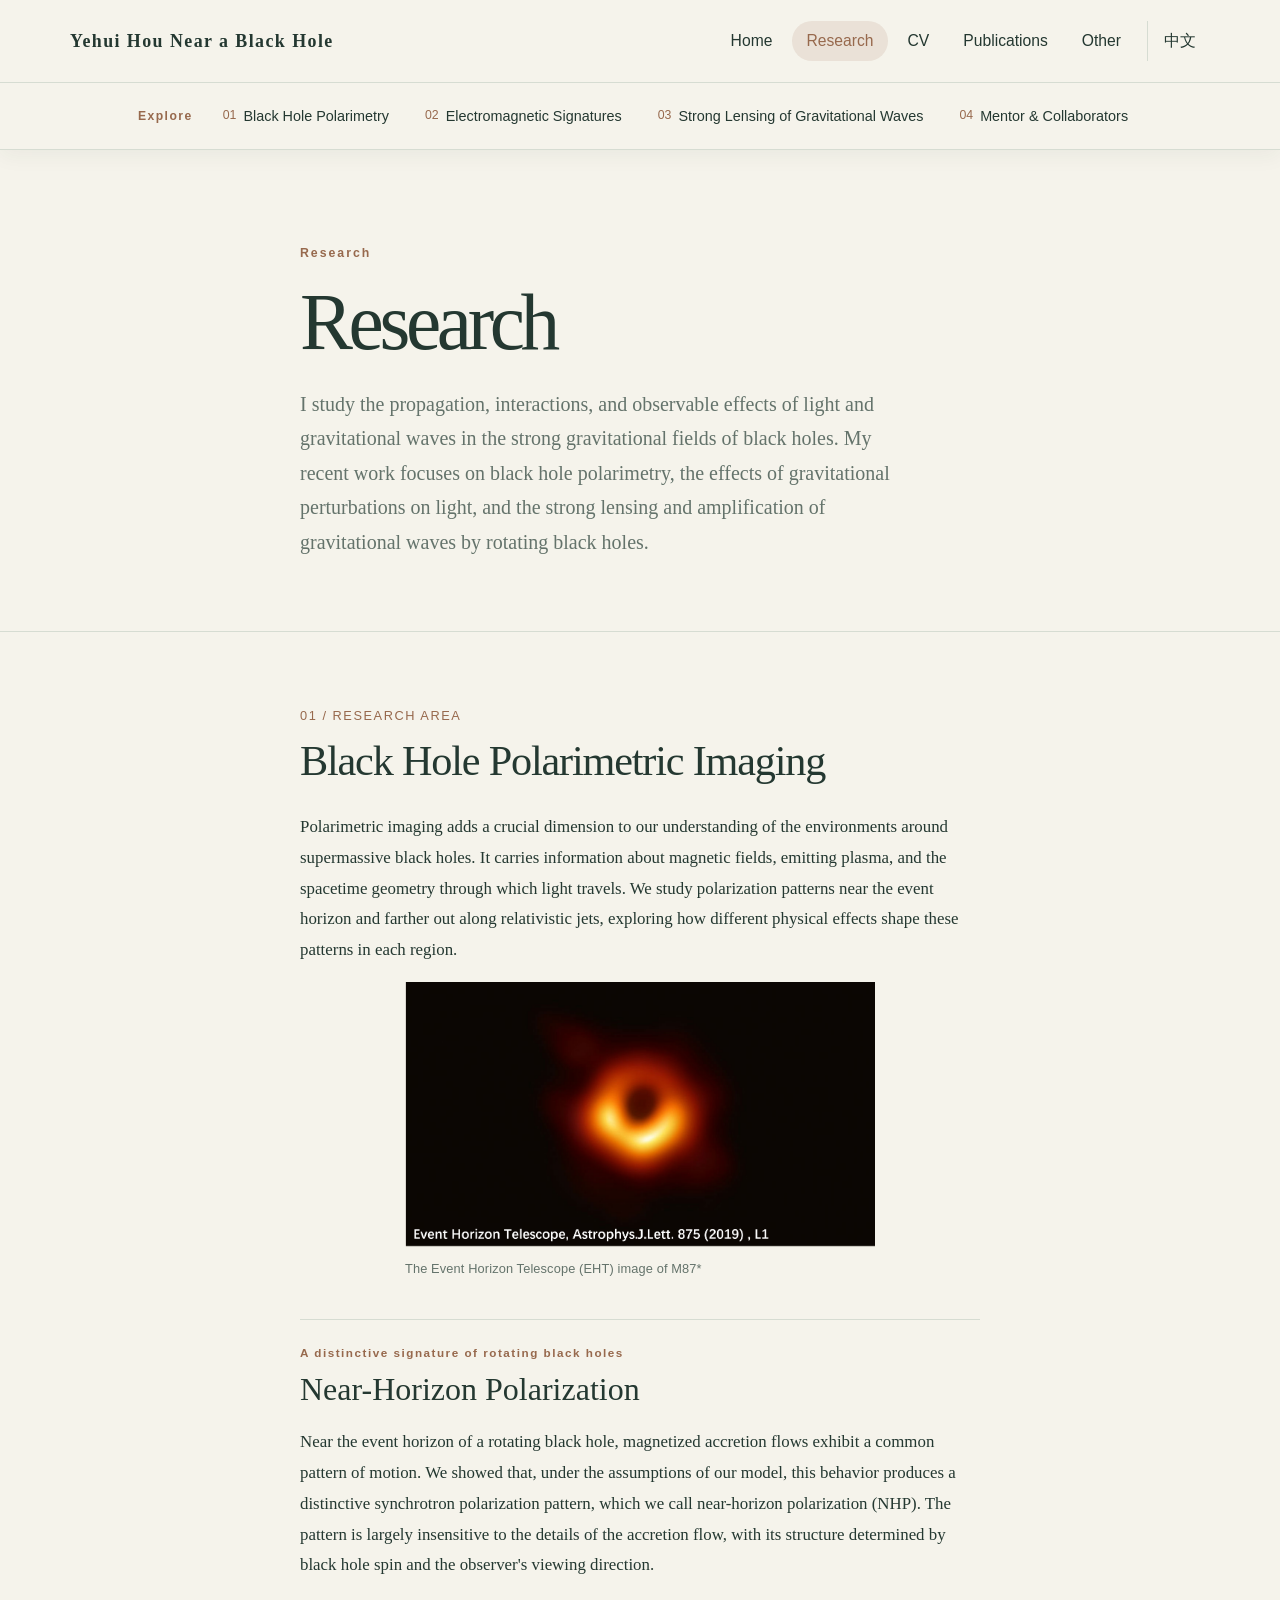
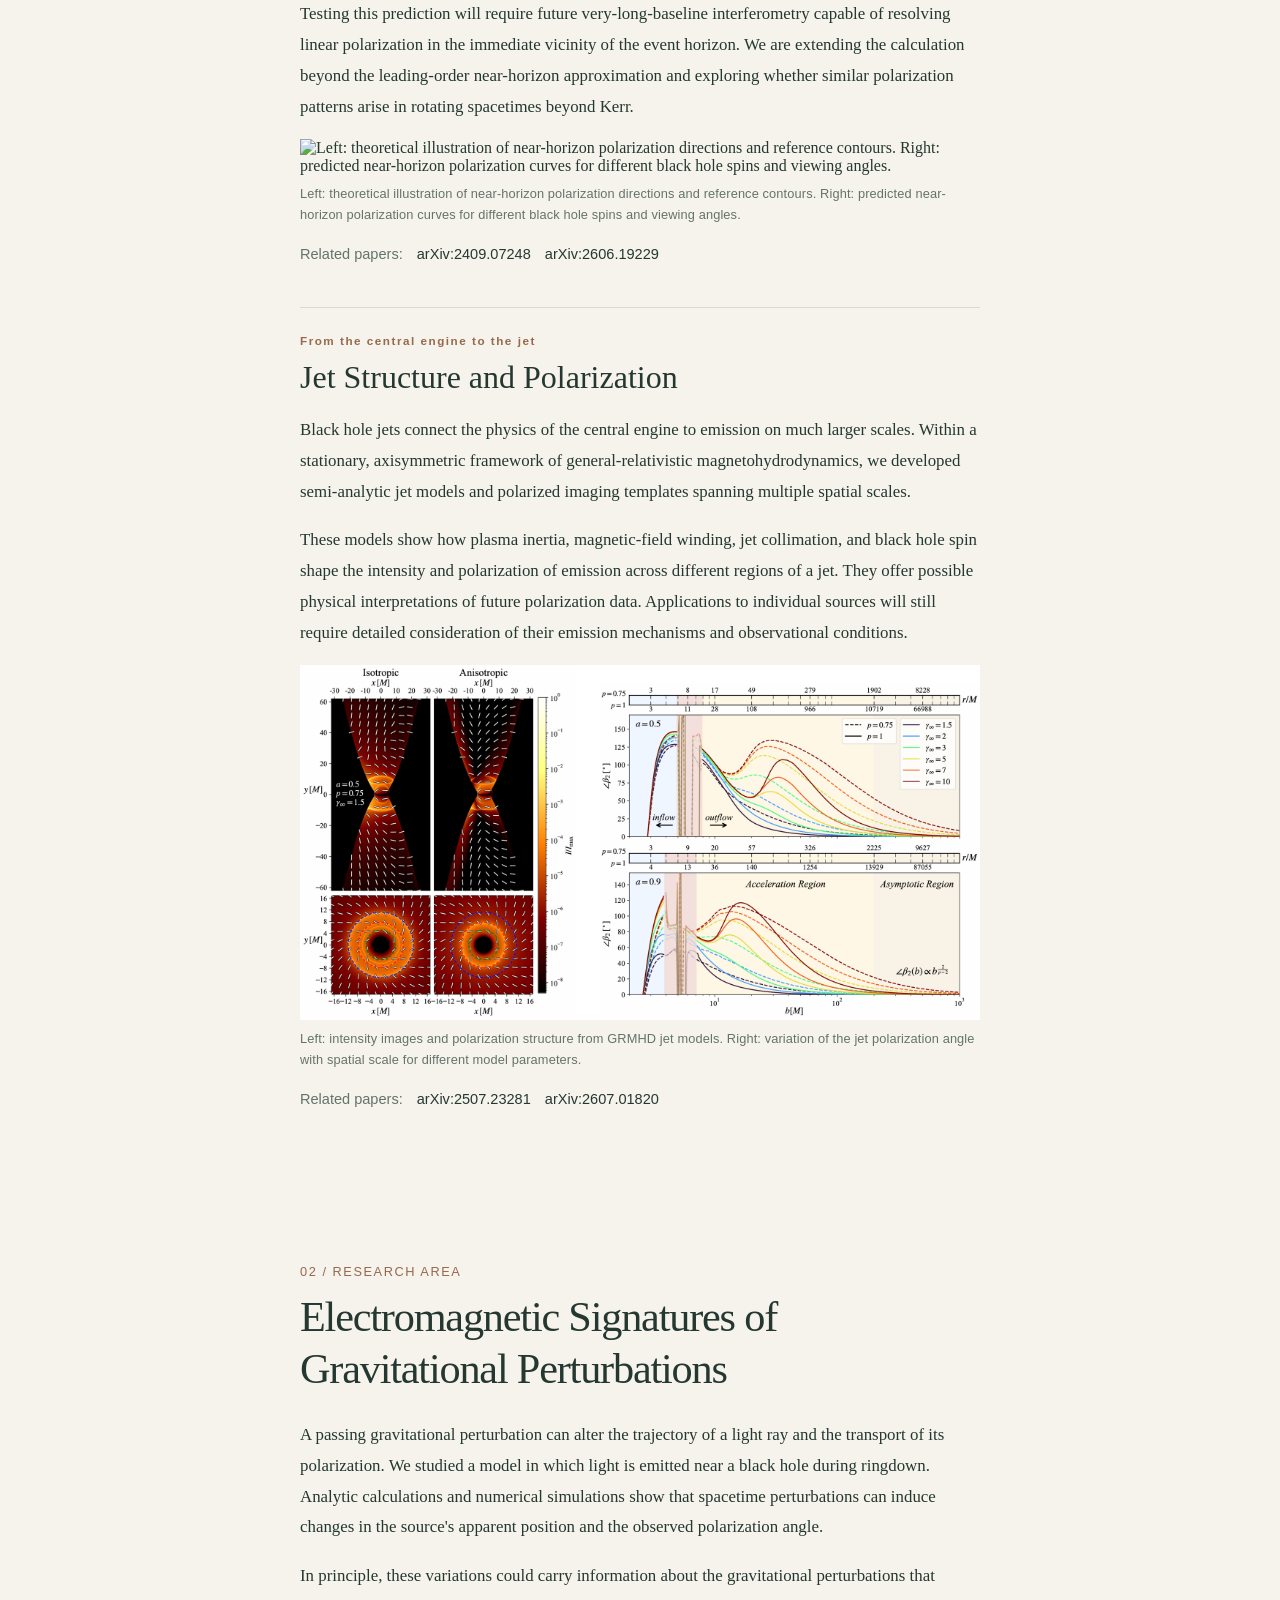
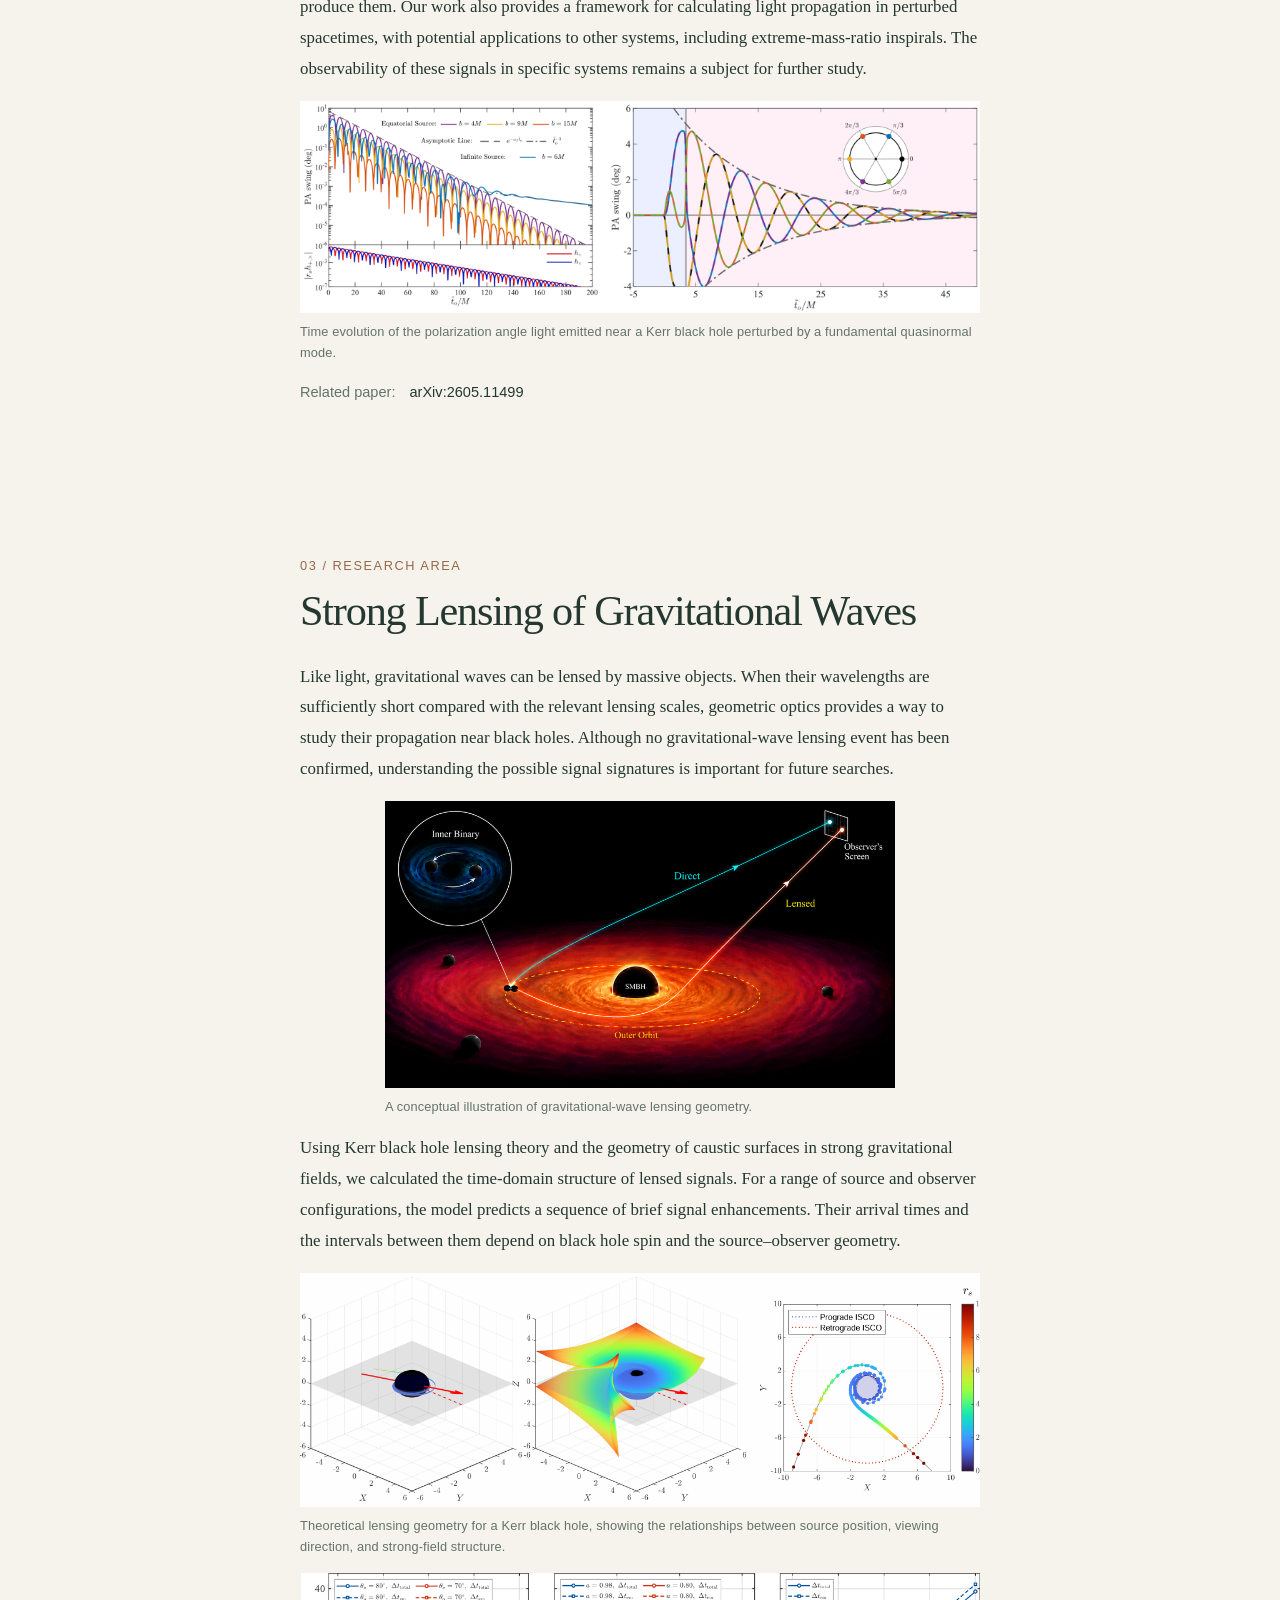
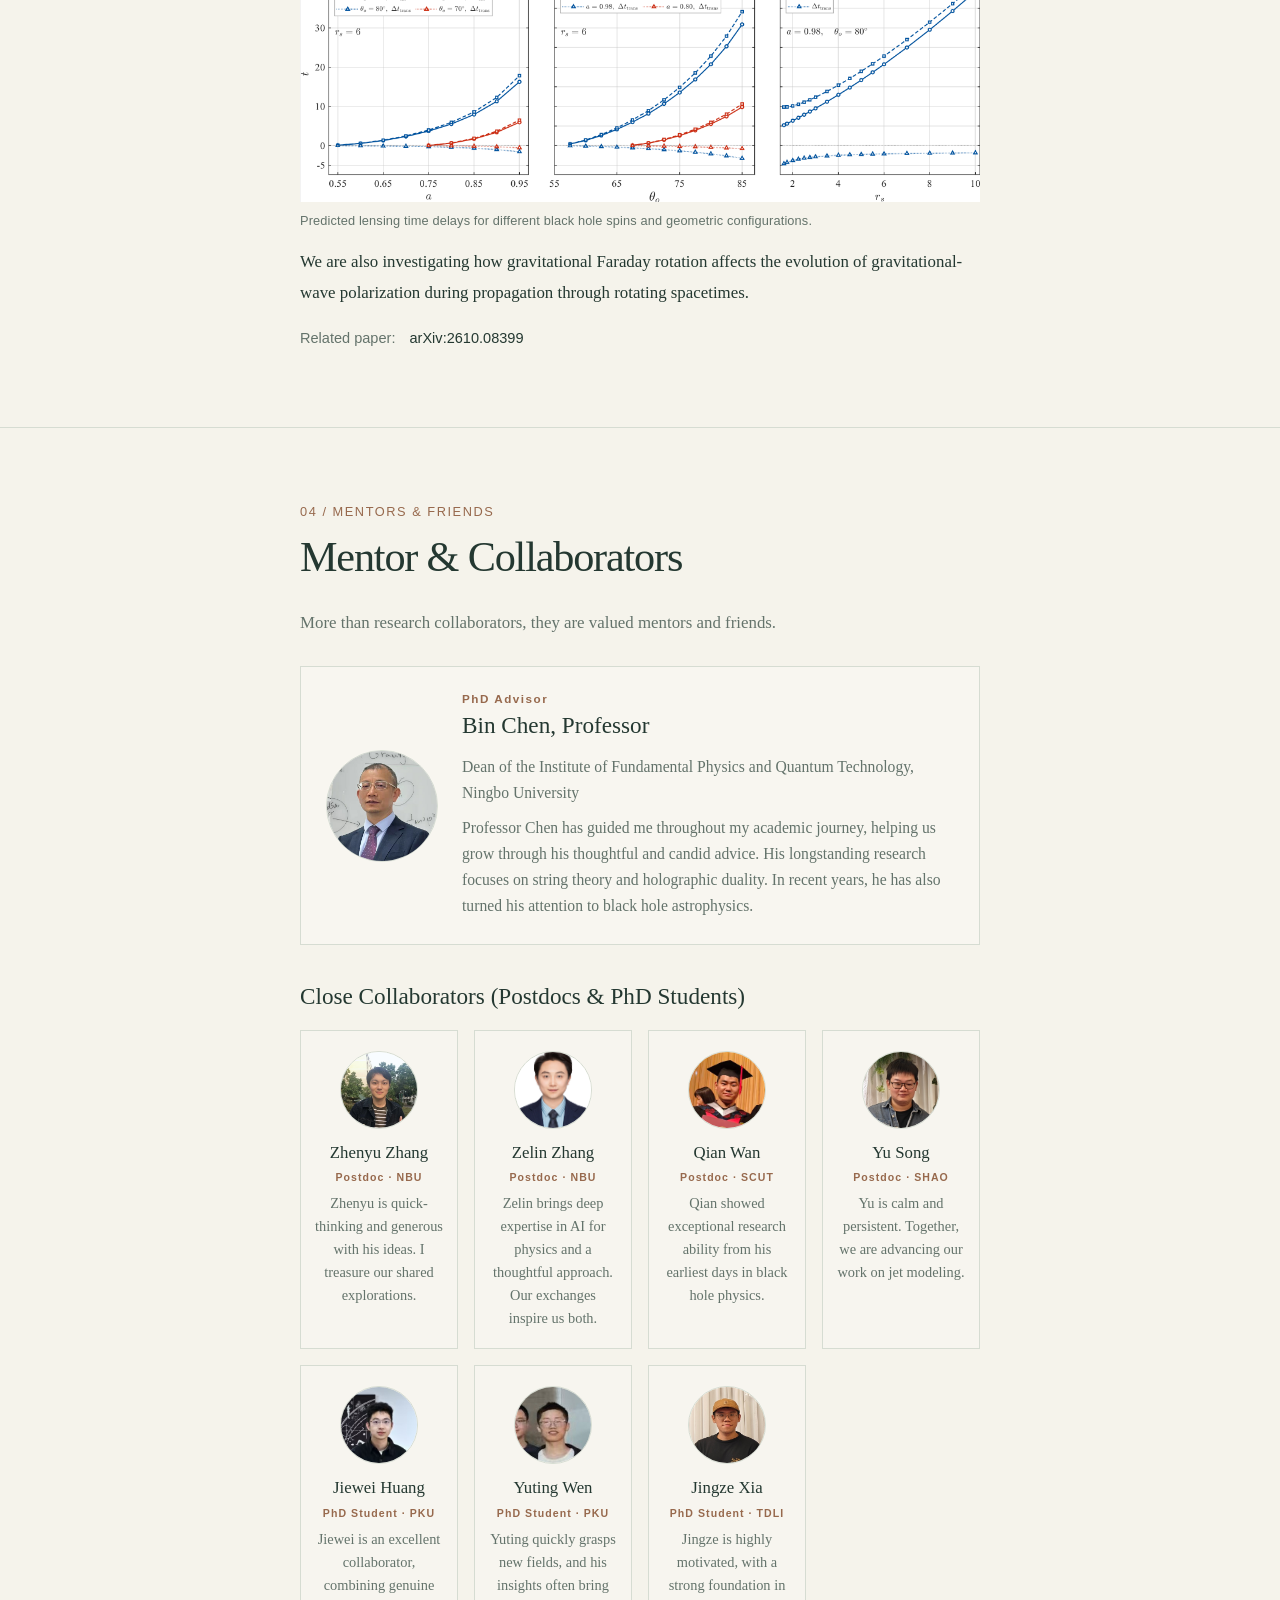
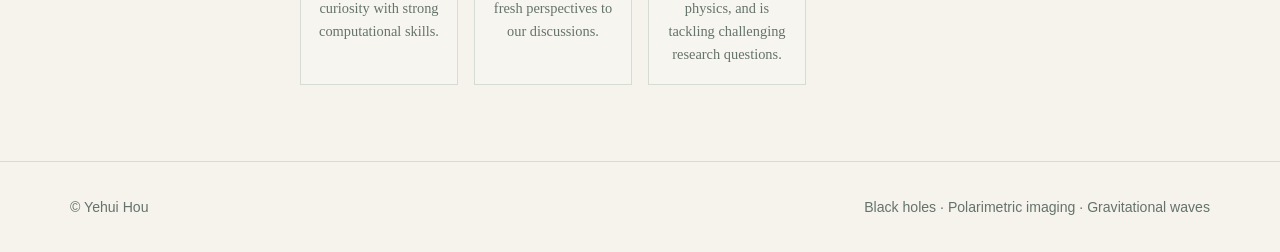
==== commit f843dd42: "Update index.html" ====
--- a/index.html
+++ b/index.html
@@ -3,1923 +3,1681 @@
 <head>
   <meta charset="utf-8">
   <meta name="viewport" content="width=device-width, initial-scale=1">
-  <meta name="description" content="Yehui Hou's academic homepage. Research interests include black hole imaging and polarization, black hole jets, spacetime perturbations, and gravitational lensing of gravitational waves.">
-  <meta name="theme-color" content="#f5f3eb">
-  <meta name="color-scheme" content="light">
-  <title>Yehui Hou | Academic Homepage</title>
+  <meta name="description"
+        content="Yehui Hou's research on black hole polarimetric imaging, electromagnetic signatures of spacetime perturbations, and gravitational-wave optics.">
+  <title>Research | Yehui Hou</title>
 
   <style>
     :root {
       --paper: #f5f3eb;
-      --ink: #1d342d;
-      --body: #49584f;
-      --muted: #68746c;
-      --accent: #925c3b;
-      --line: #d4d9cd;
-      --serif: "Noto Serif CJK SC", "Source Han Serif SC",
-               "Songti SC", "STSong", "SimSun", Georgia, serif;
-      --sans: "PingFang SC", "Microsoft YaHei",
-              "Noto Sans CJK SC", Arial, sans-serif;
-    }
-
-    *, *::before, *::after { box-sizing: border-box; }
-
-    html { scroll-behavior: smooth; }
+      --ink: #243831;
+      --muted: #64736b;
+      --accent: #97694d;
+      --line: #d6dcd2;
+      --reading-width: 680px;
+
+      --site-header-height: 82px;
+      --section-index-height: 66px;
+      --fixed-nav-height:
+        calc(var(--site-header-height) + var(--section-index-height));
+
+      --nav-surface: rgba(245, 243, 235, .96);
+      --nav-hover: rgba(151, 105, 77, .08);
+      --nav-active: rgba(151, 105, 77, .13);
+
+      --research-photo-default-width: 590px;
+
+      --figure-space: clamp(10px, 1.5vw, 16px);
+      --caption-space: clamp(5px, .7vw, 8px);
+      --image-row-gap: clamp(6px, 1vw, 12px);
+      --paragraph-space: clamp(12px, 1.8vw, 18px);
+      --page-gutter: 32px;
+    }
+
+    *,
+    *::before,
+    *::after {
+      box-sizing: border-box;
+    }
+
+    html {
+      scroll-behavior: smooth;
+    }
 
     body {
       margin: 0;
+      padding-top: var(--fixed-nav-height);
+      background: var(--paper);
       color: var(--ink);
-      background: var(--paper);
-      font-family: var(--sans);
+      font-family: Georgia, "Times New Roman", serif;
       -webkit-font-smoothing: antialiased;
       overflow-wrap: break-word;
     }
 
-    ::selection { background: #e3cfb5; color: var(--ink); }
-    a { color: inherit; }
-    button { font: inherit; }
-
-    a:focus-visible,
-    button:focus-visible {
-      outline: 2px solid var(--accent);
-      outline-offset: 5px;
-      border-radius: 5px;
-    }
-
-    .container {
-      width: min(1040px, calc(100% - 48px));
-      margin-inline: auto;
-    }
-
-    /* Keep the background separate from the content; do not rotate the entire page. */
-    .cosmic-background {
+    /* The only background layout change: stars cover the entire viewport. */
+    .starfield {
       position: fixed;
-      inset: 0;
       z-index: 0;
-      overflow: hidden;
-      pointer-events: none;
-      background:
-        radial-gradient(
-          ellipse at 76% 30%,
-          rgba(182,134,83,.13),
-          transparent 38%
-        ),
-        radial-gradient(
-          ellipse at 10% 92%,
-          rgba(78,112,99,.08),
-          transparent 40%
-        ),
-        var(--paper);
-    }
-
-    .cosmic-background svg,
-    .cosmic-background canvas {
-      position: absolute;
       inset: 0;
       display: block;
       width: 100%;
       height: 100%;
-      transform: none;
-      opacity: 1;
-    }
-
-    .background-stars {
-      position: absolute;
-      inset: 0;
-      opacity: .25;
-      background-image:
-        radial-gradient(circle, #536b5f 1px, transparent 1.5px),
-        radial-gradient(circle, #a17651 .8px, transparent 1.3px);
-      background-size: 127px 139px, 191px 173px;
-      background-position: 15px 30px, 73px 91px;
-      animation: star-breathe 6s ease-in-out infinite alternate;
-    }
-
-    @keyframes star-breathe {
-      from { opacity: .15; }
-      to { opacity: .42; }
-    }
-
-    .page-shell {
+      pointer-events: none;
+    }
+
+    #main-content,
+    .site-footer {
       position: relative;
       z-index: 1;
     }
 
-    .page-shell[inert] {
-      pointer-events: none;
-      user-select: none;
+    img {
+      display: block;
+      max-width: 100%;
+      height: auto;
+    }
+
+    /* Update: replace link underlines with a soft glow for interaction feedback. */
+    a {
+      color: inherit;
+      text-decoration: none;
+      transition: text-shadow 180ms ease;
+    }
+
+    a:hover,
+    a:focus-visible {
+      text-shadow:
+        0 0 7px rgba(151, 105, 77, .30),
+        0 0 15px rgba(151, 105, 77, .16);
+    }
+
+    a:focus-visible {
+      outline: 2px solid var(--accent);
+      outline-offset: 4px;
+    }
+
+    .container {
+      width: min(calc(100% - 64px), 1140px);
+      margin-inline: auto;
+    }
+
+    .reading-column {
+      width: min(calc(100% - 48px), var(--reading-width));
+      margin-inline: auto;
     }
 
     .skip-link {
       position: fixed;
-      top: 12px;
+      z-index: 110;
+      top: -100px;
       left: 16px;
-      z-index: 50;
-      padding: 10px 15px;
+      padding: 12px 16px;
+      border-radius: 8px;
       background: var(--ink);
       color: var(--paper);
-      transform: translateY(-180%);
-    }
-
-    .skip-link:focus { transform: translateY(0); }
-
+    }
+
+    .skip-link:focus {
+      top: 12px;
+    }
+
+    .nav,
+    .eyebrow,
+    .index-label,
+    .section-index,
+    .section-number,
+    .topic-meta,
+    .paper-links,
+    figcaption,
+    .footer-inner,
+    .person-role {
+      font-family: Arial, Helvetica, sans-serif;
+    }
+
+    /* The original header layout is unchanged. */
     .site-header {
+      position: fixed;
+      z-index: 50;
+      inset: 0 0 auto;
+      background: var(--nav-surface);
       border-bottom: 1px solid var(--line);
-      background: rgba(245,243,235,.85);
+      -webkit-backdrop-filter: blur(14px);
+      backdrop-filter: blur(14px);
     }
 
     .header-inner {
+      min-height: 82px;
       display: flex;
       align-items: center;
       justify-content: space-between;
-      min-height: 80px;
-      gap: 24px;
-    }
-
-    .brand {
-      display: flex;
-      align-items: center;
-      gap: 13px;
-    }
-
-    .black-hole-button {
-      position: relative;
-      display: grid;
-      place-items: center;
-      flex-shrink: 0;
-      width: 44px;
-      height: 44px;
-      padding: 0;
-      border: 1px solid #d4c6b5;
-      border-radius: 50%;
-      color: var(--accent);
-      background: rgba(255,253,247,.85);
-      cursor: pointer;
-      box-shadow: 0 0 18px rgba(180,126,64,.16);
-      transition: background 180ms ease, border-color 180ms ease;
-    }
-
-    .black-hole-button::before {
-      content: "";
-      position: absolute;
-      inset: -5px;
-      border-radius: 50%;
-      background: conic-gradient(
-        transparent 0deg,
-        rgba(193,140,73,.2) 70deg,
-        rgba(193,140,73,.95) 140deg,
-        transparent 185deg,
-        rgba(193,140,73,.15) 250deg,
-        rgba(193,140,73,.8) 320deg,
-        transparent 360deg
-      );
-      -webkit-mask: radial-gradient(circle, transparent 62%, #000 65%);
-      mask: radial-gradient(circle, transparent 62%, #000 65%);
-      animation: hole-ring-spin 5s linear infinite;
-      pointer-events: none;
-    }
-
-    @keyframes hole-ring-spin {
-      to { transform: rotate(360deg); }
-    }
-
-    .black-hole-button:hover {
-      background: #eee2d2;
-      border-color: #ad8662;
-    }
-
-    .black-hole-button svg {
-      position: relative;
-      width: 36px;
-      height: 30px;
-    }
-
+      gap: 20px;
+    }
+
+    /* Update: match the site-name font, weight, and letter spacing in homepage_C.html. */
     .site-name {
-      font-family: var(--serif);
-      font-size: 22px;
+      flex: none;
+      font-family: "Noto Serif CJK SC", "Source Han Serif SC",
+                   "Songti SC", "STSong", "SimSun", Georgia, serif;
+      font-size: 1.12rem;
       font-weight: 700;
       letter-spacing: .08em;
       text-decoration: none;
-    }
-
+      white-space: nowrap;
+    }
+
+    /* Update: use the navigation font stack from homepage_C.html. */
     .nav {
       display: flex;
       flex-wrap: wrap;
       align-items: center;
-      gap: 4px;
-      font-size: 14px;
+      justify-content: flex-end;
+      gap: 6px;
+      font-family: "PingFang SC", "Microsoft YaHei",
+                   "Noto Sans CJK SC", Arial, sans-serif;
+      font-size: .98rem;
       font-weight: 500;
     }
 
-    .nav a {
+    .nav a,
+    .section-index a {
       display: inline-flex;
       align-items: center;
-      min-height: 44px;
-      padding: 8px 13px;
+      min-height: 40px;
+      padding: 9px 14px;
       border-radius: 999px;
-      color: var(--muted);
       text-decoration: none;
-      transition: color 180ms ease, background 180ms ease;
+      white-space: nowrap;
+      transition:
+        color 180ms ease,
+        background-color 180ms ease,
+        text-shadow 180ms ease;
+    }
+
+    .nav a {
+      justify-content: center;
     }
 
     .nav a:hover,
+    .section-index a:hover,
+    .section-index a:focus-visible {
+      color: var(--accent);
+      background: var(--nav-hover);
+    }
+
     .nav a[aria-current="page"] {
       color: var(--accent);
-      background: rgba(146,92,59,.09);
-    }
-
-    .nav a[aria-current="page"] { font-weight: 700; }
+      background: var(--nav-active);
+    }
 
     .nav .language {
-      margin-left: 8px;
-      padding-left: 18px;
+      margin-left: 6px;
+      padding-left: 16px;
       border-left: 1px solid var(--line);
       border-radius: 0;
-      font-size: 12px;
-    }
-
-    .hero {
+    }
+
+    /* The original section-index layout is unchanged. */
+    .section-index {
+      position: fixed;
+      z-index: 49;
+      top: var(--site-header-height);
+      right: 0;
+      left: 0;
+      background: var(--nav-surface);
       border-bottom: 1px solid var(--line);
-      padding: clamp(58px, 7vw, 92px) 0;
-      background: linear-gradient(
-        90deg,
-        rgba(245,243,235,.78),
-        rgba(245,243,235,.32) 58%,
-        rgba(245,243,235,.02)
-      );
-    }
-
-    .hero-inner {
-      display: grid;
-      grid-template-columns: minmax(0,1fr) 220px;
-      align-items: center;
-      gap: 65px;
-      max-width: 910px;
-    }
-
-    .eyebrow {
+      box-shadow: 0 6px 20px rgba(36, 56, 49, .05);
+      -webkit-backdrop-filter: blur(14px);
+      backdrop-filter: blur(14px);
+    }
+
+    .index-inner {
+      width: min(calc(100% - 64px), 1140px);
+      min-height: 66px;
+      margin-inline: auto;
+      padding-block: 10px;
       display: flex;
       align-items: center;
-      gap: 12px;
+      justify-content: center;
+      flex-wrap: nowrap;
+      gap: 8px;
+      overflow-x: auto;
+      overscroll-behavior-x: contain;
+      scrollbar-width: thin;
+      scrollbar-color: rgba(151, 105, 77, .3) transparent;
+    }
+
+    .index-label {
+      flex: 0 0 auto;
+      margin-right: 8px;
+      color: var(--accent);
+      font-size: .76rem;
+      font-weight: 600;
+      letter-spacing: .12em;
+      white-space: nowrap;
+    }
+
+    .section-index a {
+      flex: 0 0 auto;
+      font-size: .9rem;
+      line-height: 1.4;
+    }
+
+    .section-index a span {
+      margin-right: 7px;
+      color: var(--accent);
+      font-size: .77rem;
+    }
+
+    #main-content,
+    .research-section,
+    .research-topic,
+    .people-section {
+      scroll-margin-top: calc(var(--fixed-nav-height) + 16px);
+    }
+
+    .research-hero {
+      position: relative;
+      padding: clamp(64px, 8vw, 96px) 0 clamp(48px, 6vw, 72px);
+      border-bottom: 1px solid var(--line);
+    }
+
+    .eyebrow {
       margin: 0 0 22px;
       color: var(--accent);
-      font-size: 12px;
-      font-weight: 700;
-      letter-spacing: .19em;
-    }
-
-    .eyebrow::before {
-      content: "";
-      width: 28px;
-      height: 2px;
-      background: var(--accent);
+      font-size: .77rem;
+      font-weight: 600;
+      letter-spacing: .16em;
     }
 
     h1 {
       margin: 0;
-      font-family: var(--serif);
-      font-size: clamp(48px,6vw,72px);
-      font-weight: 700;
-      letter-spacing: .10em;
-      line-height: 1.2;
-      color: #18332a;
-    }
-
-    .hero-role {
-      display: flex;
-      align-items: center;
-      flex-wrap: wrap;
-      gap: 9px 14px;
-      margin: 23px 0 0;
-    }
-
-    .hero-institution {
-      font-size: 18px;
-      font-weight: 700;
-      letter-spacing: .04em;
-      text-decoration: none;
-    }
-
-    .hero-institution:hover { color: var(--accent); }
-
-    .hero-position {
-      padding: 5px 10px;
-      border: 1px solid #cdbba4;
-      border-radius: 4px;
-      background: rgba(236,225,207,.45);
-      color: #795539;
-      font-size: 12px;
+      font-size: clamp(3.2rem, 6.2vw, 5.2rem);
+      font-weight: 400;
+      letter-spacing: -.055em;
+      line-height: 1.02;
     }
 
     .hero-description {
-      margin: 27px 0 0;
-      padding-left: 17px;
-      border-left: 2px solid #ab8260;
-      color: var(--body);
-      font-family: var(--serif);
-      font-size: 19px;
-      line-height: 1.95;
-      text-wrap: pretty;
-    }
-
-    .hero-description strong {
-      color: #203d31;
-      font-weight: 700;
-    }
-
-    .hero-links {
-      display: flex;
-      flex-wrap: wrap;
-      gap: 10px;
-      margin-top: 29px;
-    }
-
-    .hero-links a {
-      display: inline-flex;
-      align-items: center;
-      gap: 14px;
-      min-height: 44px;
-      padding: 9px 16px;
-      border: 1px solid #cdd3c7;
-      border-radius: 999px;
-      background: rgba(255,253,247,.75);
-      font-size: 13px;
-      font-weight: 500;
-      text-decoration: none;
-      transition: background 180ms ease, color 180ms ease;
-    }
-
-    .hero-links a:first-child {
-      color: #fffaf0;
-      background: var(--ink);
-      border-color: var(--ink);
-    }
-
-    .hero-links a:hover {
-      background: #e8dbc7;
-      color: var(--ink);
-    }
-
-    .portrait {
-      position: relative;
+      max-width: 620px;
+      margin: 24px 0 0;
+      color: var(--muted);
+      font-size: clamp(1.08rem, 1.6vw, 1.25rem);
+      line-height: 1.72;
+    }
+
+    .research-section,
+    .people-section {
+      padding: clamp(48px, 6vw, 76px) 0;
+    }
+
+    .research-section + .research,
+    .people-section {
+      border-top: 1px solid var(--line);
+    }
+
+    .section-heading {
+      margin-bottom: clamp(18px, 2.5vw, 25px);
+    }
+
+    .section-number {
+      display: block;
+      margin-bottom: 12px;
+      color: var(--accent);
+      font-size: .8rem;
+      letter-spacing: .12em;
+    }
+
+    .section-heading h2 {
+      max-width: 650px;
       margin: 0;
-      padding: 8px;
-      border: 1px solid #c4ccbd;
-      background: var(--paper);
-      box-shadow: 0 18px 42px rgba(36,56,49,.09);
-    }
-
-    .portrait::before,
-    .portrait::after {
-      content: "";
-      position: absolute;
-      width: 28px;
-      height: 28px;
-      border: solid #af8660;
-    }
-
-    .portrait::before {
-      top: -7px;
-      left: -7px;
-      border-width: 1px 0 0 1px;
-    }
-
-    .portrait::after {
-      bottom: -7px;
-      right: -7px;
-      border-width: 0 1px 1px 0;
-    }
-
-    .portrait img {
-      display: block;
-      width: 100%;
-      height: auto;
-      background: #e3e4dc;
-    }
-
-    .main-content {
-      width: min(880px,calc(100% - 48px));
-      margin-inline: auto;
-      padding: 17px 0 56px;
-    }
-
-    .content-section {
-      display: grid;
-      grid-template-columns: 144px minmax(0,1fr);
-      gap: 36px;
-      padding: 42px 0;
-    }
-
-    .content-section + .content-section {
+      font-size: clamp(2rem, 3.3vw, 2.65rem);
+      font-weight: 400;
+      line-height: 1.23;
+      letter-spacing: -.028em;
+    }
+
+    .section-body p {
+      margin: 0;
+      font-size: 1.055rem;
+      line-height: 1.83;
+    }
+
+    .section-body p + p {
+      margin-top: var(--paragraph-space);
+    }
+
+    .research-topic {
+      margin-top: clamp(28px, 4vw, 40px);
+      padding-top: clamp(20px, 3vw, 26px);
       border-top: 1px solid var(--line);
     }
 
-    .section-title {
-      align-self: start;
-      margin: 0;
-      color: #203a2f;
-      font-size: 22px;
-      font-weight: 750;
-      line-height: 1.5;
-      letter-spacing: .035em;
-    }
-
-    .section-index {
+    .topic-meta {
       display: block;
       margin-bottom: 10px;
       color: var(--accent);
-      font-size: 11px;
-      font-weight: 500;
-      letter-spacing: .2em;
-    }
-
-    .section-title::after {
-      content: "";
+      font-size: .73rem;
+      font-weight: 600;
+      letter-spacing: .13em;
+    }
+
+    .research-topic h3 {
+      margin: 0 0 16px;
+      font-size: clamp(1.55rem, 2.5vw, 2.1rem);
+      font-weight: 400;
+      line-height: 1.3;
+    }
+
+    .section-body .paper-links {
+      margin-top: var(--figure-space);
+      color: var(--muted);
+      font-size: .91rem;
+      line-height: 1.8;
+    }
+
+    .paper-links a {
+      display: inline-block;
+      margin-left: 10px;
+      color: var(--ink);
+      text-decoration: none;
+    }
+
+    .paper-links a:hover {
+      color: var(--accent);
+    }
+
+    .research-figure {
+      width: min(
+        100%,
+        var(--figure-width, var(--research-photo-default-width))
+      );
+      max-width: 100%;
+      min-width: 0;
+      margin: var(--figure-space) auto 0;
+    }
+
+    .research-figure > img,
+    .research-figure > .image-area > img {
       display: block;
-      width: 27px;
-      height: 2px;
-      margin-top: 16px;
-      background: #a77950;
-    }
-
-    .section-body {
+      width: 100%;
+      max-width: 100%;
+      height: auto;
+    }
+
+    .research-figure > figcaption {
+      width: 100%;
+      margin: var(--caption-gap, var(--caption-space)) 0 0;
+      padding: 0;
+      border: 0;
+      color: var(--muted);
+      font-size: .8rem;
+      line-height: 1.65;
+      letter-spacing: .01em;
+      text-align: left;
+      overflow-wrap: anywhere;
+    }
+
+    .figure-pair {
+      --pair-left-width: 300px;
+      --pair-right-width: 300px;
+      --pair-left-column: 1fr;
+      --pair-right-column: 1fr;
+      --pair-gap: var(--image-row-gap);
+
+      width: min(
+        calc(
+          var(--pair-left-width) +
+          var(--pair-right-width) +
+          var(--pair-gap)
+        ),
+        calc(100vw - var(--page-gutter) - var(--page-gutter))
+      );
+
+      position: relative;
+      left: 50%;
+      transform: translateX(-50%);
+      display: grid;
+      grid-template-columns:
+        minmax(0, var(--pair-left-column))
+        minmax(0, var(--pair-right-column));
+      align-items: start;
+      gap: var(--pair-gap);
+      margin: var(--figure-space) 0 0;
+      padding: 0;
+    }
+
+    .figure-pair > .research-figure {
+      width: 100%;
+      max-width: none;
       min-width: 0;
-      padding: 2px 0;
-    }
-
-    .section-body p {
       margin: 0;
-      color: var(--body);
-      font-family: var(--serif);
-      font-size: 17px;
-      line-height: 2;
-      text-wrap: pretty;
-    }
-
-    .bio-list {
-      display: grid;
-      gap: 12px;
+    }
+
+    .figure-pair .image-area {
+      display: block;
+      width: 100%;
       margin: 0;
       padding: 0;
-      list-style: none;
-      color: var(--body);
-      font-family: var(--serif);
-      font-size: 17px;
-      line-height: 2;
-      text-wrap: pretty;
-    }
-
-    .bio-list li {
+      height: auto;
+      min-height: 0;
+    }
+
+    .figure-pair > .research-figure > figcaption {
+      width: 100%;
+      margin-inline: 0;
+    }
+
+    .section-body .research-figure + p,
+    .section-body .figure-pair + p,
+    .section-body .research-figure + .research-figure {
+      margin-top: var(--figure-space);
+    }
+
+    .people-intro {
+      max-width: 660px;
+      margin: 18px 0 28px;
+      color: var(--muted);
+      font-size: 1.055rem;
+      line-height: 1.8;
+    }
+
+    .advisor-card {
+      display: flex;
+      align-items: var(--advisor-align, center);
+      gap: var(--advisor-gap, 24px);
+      margin-bottom: 38px;
+      padding: 25px;
+      border: 1px solid var(--line);
+      background: rgba(255, 255, 255, .28);
+    }
+
+    .advisor-card > div {
+      min-width: 0;
+      flex: 1;
+    }
+
+    .person-avatar {
+      --avatar-default-size: 92px;
+      width: min(100%, var(--avatar-size, var(--avatar-default-size)));
+      height: auto;
+      aspect-ratio: 1;
+      flex: 0 0 auto;
+      border: 1px solid var(--line);
+      border-radius: var(--avatar-radius, 50%);
+      background: #e7e5dc;
+      object-fit: cover;
+      object-position: var(--avatar-focus, 50% 50%);
+    }
+
+    .advisor-card .person-avatar {
+      --avatar-default-size: 112px;
+    }
+
+    .person-role {
+      margin: 0 0 7px;
+      color: var(--accent);
+      font-size: .73rem;
+      font-weight: 600;
+      letter-spacing: .13em;
+    }
+
+    .person-name {
+      margin: 0;
+      font-size: 1.45rem;
+      font-weight: 400;
+    }
+
+    .person-name a,
+    .advisor-affiliation a {
+      text-decoration: none;
+    }
+
+    .person-name a:hover {
+      color: var(--accent);
+    }
+
+    .advisor-card .person-name {
+      margin-bottom: 14px;
+      line-height: 1.2;
+    }
+
+    .advisor-affiliation,
+    .person-note {
+      color: var(--muted);
+      font-size: .98rem;
+      line-height: 1.65;
+    }
+
+    .advisor-affiliation {
+      margin: 0;
+    }
+
+    .person-note {
+      margin: 9px 0 0;
+    }
+
+    .people-subheading {
+      margin: 0 0 20px;
+      font-size: 1.45rem;
+      font-weight: 400;
+    }
+
+    .people-grid {
       display: grid;
-      grid-template-columns: 3em minmax(0,1fr);
-      gap: 8px;
-    }
-
-    .bio-label {
-      color: #263f32;
-      font-weight: 700;
-      white-space: nowrap;
-    }
-
-    .text-link {
-      text-decoration-color: #b58a62;
-      text-underline-offset: 5px;
-      text-decoration-thickness: 1px;
-    }
-
-    .text-link:hover { color: var(--accent); }
-
-    .institution-link {
-      color: #263f32;
-      font-weight: 700;
-    }
-
-    .research-list {
-      display: grid;
-      grid-template-columns: repeat(2,minmax(0,1fr));
-      gap: 0 26px;
-      margin: 0;
-      padding: 0;
-      list-style: none;
-    }
-
-    .research-list li {
-      display: grid;
-      grid-template-columns: 24px minmax(0,1fr);
-      gap: 11px;
-      padding: 20px 0;
-      border-bottom: 1px solid var(--line);
-    }
-
-    .research-list li:nth-child(-n+2) {
-      border-top: 1px solid var(--line);
-    }
-
-    .topic-number {
-      padding-top: 5px;
-      color: var(--accent);
-      font-size: 11px;
-      font-variant-numeric: tabular-nums;
-    }
-
-    .topic-title {
-      margin: 0;
-      color: #253e32;
-      font-size: 16px;
-      font-weight: 700;
-      line-height: 1.7;
-    }
-
-    .topic-detail {
-      display: block;
+      grid-template-columns: repeat(4, minmax(0, 1fr));
+      gap: 16px;
+    }
+
+    .person-card {
+      min-width: 0;
+      padding: 20px 14px 18px;
+      border: 1px solid var(--line);
+      background: rgba(255, 255, 255, .22);
+      text-align: center;
+      transition: transform 180ms ease, border-color 180ms ease;
+    }
+
+    .person-card:hover {
+      transform: translateY(-3px);
+      border-color: rgba(151, 105, 77, .55);
+    }
+
+    .person-card .person-avatar {
+      --avatar-default-size: 78px;
+      margin-inline: auto;
+      margin-bottom: 12px;
+    }
+
+    .person-card .person-name {
+      font-size: 1.05rem;
+      line-height: 1.4;
+    }
+
+    .person-card .person-role {
       margin-top: 7px;
-      color: #73776b;
-      font-size: 12px;
-      line-height: 1.8;
-    }
-
-    .section-body .section-action {
-      margin-top: 23px;
-      color: var(--accent);
-      font-family: var(--sans);
-      font-size: 13px;
-      font-weight: 600;
-    }
-
-    .contact-card {
-      padding: 19px 22px;
-      border: 1px solid #d0d5c8;
-      border-left: 3px solid #a67b52;
-      border-radius: 4px;
-      background: rgba(255,253,247,.74);
-    }
-
-    .contact-label {
-      display: block;
-      margin-bottom: 9px;
-      color: var(--accent);
-      font-size: 11px;
-      font-weight: 600;
+      font-size: .66rem;
       letter-spacing: .1em;
     }
 
-    .contact-email {
-      font-size: clamp(16px,2vw,20px);
-      font-weight: 500;
-      overflow-wrap: anywhere;
+    .person-card .person-note {
+      font-size: .9rem;
+      line-height: 1.6;
     }
 
     .site-footer {
       border-top: 1px solid var(--line);
-      background: rgba(245,243,235,.75);
     }
 
     .footer-inner {
+      min-height: 90px;
       display: flex;
+      align-items: center;
       justify-content: space-between;
       flex-wrap: wrap;
-      gap: 12px;
-      padding-block: 25px;
+      gap: 12px 24px;
+      padding-block: 22px;
       color: var(--muted);
-      font-size: 12px;
-    }
-
-    .footer-inner p { margin: 0; }
-
-    .link-hole {
+      font-size: .88rem;
+    }
+
+    .footer-inner p {
+      margin: 0;
+    }
+
+    .black-hole-transition {
       position: fixed;
       z-index: 100;
-      width: 160px;
-      height: 130px;
-      transform: translate(-50%,-50%);
+      left: 0;
+      top: 0;
+      width: 14px;
+      height: 14px;
+      margin: -7px 0 0 -7px;
+      border-radius: 50%;
       pointer-events: none;
-    }
-
-    .link-hole canvas {
-      display: block;
-      width: 100%;
-      height: 100%;
-    }
-
-    .absorption-stage {
-      position: fixed;
-      inset: 0;
-      z-index: 80;
-      display: none;
-      pointer-events: none;
-    }
-
-    .absorption-stage.is-active { display: block; }
-
-    .absorption-stage canvas {
-      display: block;
-      width: 100%;
-      height: 100%;
-    }
-
-    .absorption-status {
-      position: absolute;
-      bottom: 8%;
-      left: 50%;
-      transform: translateX(-50%);
-      margin: 0;
-      color: #765336;
-      font-size: 12px;
-      letter-spacing: .12em;
-      white-space: nowrap;
-    }
-
-    .sr-only {
-      position: absolute;
-      width: 1px;
-      height: 1px;
-      padding: 0;
-      margin: -1px;
-      overflow: hidden;
-      clip-path: inset(50%);
-      white-space: nowrap;
-      border: 0;
-    }
-
-    @media (max-width:760px) {
+      background: #14251f;
+      box-shadow:
+        0 0 0 2px rgba(151, 105, 77, .88),
+        0 0 0 7px rgba(151, 105, 77, .17);
+      animation: black-hole-bloom 540ms ease-in forwards;
+    }
+
+    @keyframes black-hole-bloom {
+      0% {
+        opacity: 0;
+        transform: scale(.4);
+      }
+      28% {
+        opacity: 1;
+        transform: scale(1);
+      }
+      100% {
+        opacity: 0;
+        transform: scale(.2);
+      }
+    }
+
+    @media (max-width: 760px) {
+      :root {
+        --site-header-height: 102px;
+      }
+
       .header-inner {
+        min-height: auto;
         align-items: flex-start;
         flex-direction: column;
+        justify-content: center;
         gap: 8px;
-        padding-block: 14px;
-      }
-
-      .hero-inner {
-        grid-template-columns: minmax(0,1fr) 170px;
-        gap: 30px;
-      }
-
-      .content-section {
-        grid-template-columns: 120px minmax(0,1fr);
-        gap: 26px;
-      }
-    }
-
-    @media (max-width:620px) {
+        padding-block: 12px;
+      }
+
+      .nav {
+        width: 100%;
+        flex-wrap: nowrap;
+        justify-content: flex-start;
+        overflow-x: auto;
+        overscroll-behavior-x: contain;
+        scrollbar-width: thin;
+        scrollbar-color: rgba(151, 105, 77, .3) transparent;
+      }
+
+      .nav a {
+        flex: 0 0 auto;
+        min-height: 38px;
+        padding: 8px 12px;
+      }
+
+      .index-inner {
+        justify-content: flex-start;
+      }
+
+      .people-grid {
+        grid-template-columns: repeat(2, minmax(0, 1fr));
+      }
+    }
+
+    @media (max-width: 650px) {
+      :root {
+        --section-index-height: 60px;
+        --page-gutter: 18px;
+      }
+
       .container,
-      .main-content { width: calc(100% - 36px); }
-
-      .nav { gap: 2px; font-size: 13px; }
-      .nav a { padding: 7px 9px; }
-      .nav .language { margin-left: 2px; padding-left: 10px; }
-
-      .hero { padding: 44px 0 48px; }
-
-      .hero-inner {
-        grid-template-columns: minmax(0,1fr) 108px;
-        gap: 19px;
-        align-items: start;
-      }
-
-      .eyebrow {
-        gap: 8px;
-        font-size: 10px;
-        letter-spacing: .06em;
-      }
-
-      .eyebrow::before { width: 16px; }
-
-      h1 {
-        font-size: clamp(35px,9vw,50px);
-        letter-spacing: .06em;
-      }
-
-      .hero-institution { font-size: 15px; }
-      .hero-position { font-size: 11px; }
-      .hero-description { padding-left: 12px; font-size: 16px; }
-      .hero-links { gap: 8px; }
-      .hero-links a { padding: 8px 11px; gap: 8px; font-size: 12px; }
-      .portrait { margin-top: 12px; padding: 5px; }
-
-      .content-section {
-        grid-template-columns: 1fr;
-        gap: 22px;
-        padding: 30px 0;
-      }
-
-      .section-title {
-        display: flex;
-        align-items: center;
-        gap: 12px;
-        font-size: 21px;
-      }
-
-      .section-index { margin: 0; }
-
-      .section-title::after {
-        margin: 0 0 0 3px;
-        width: 30px;
-        height: 1px;
-      }
-
-      .section-body p,
-      .bio-list { font-size: 16px; }
-
-      .research-list { grid-template-columns: 1fr; }
-      .research-list li:nth-child(2) { border-top: 0; }
-    }
-
-    @media (max-width:380px) {
-      .hero-inner { grid-template-columns: 1fr; }
-      .portrait { width: 128px; }
-    }
-
-    @media (prefers-reduced-motion:reduce) {
-      html { scroll-behavior: auto; }
-
-      *, *::before, *::after {
-        animation: none !important;
-        transition: none !important;
+      .reading-column {
+        width: min(calc(100% - 36px), var(--reading-width));
+      }
+
+      .nav {
+        gap: 4px;
+        font-size: .92rem;
+      }
+
+      .nav .language {
+        margin-left: 4px;
+        padding-left: 12px;
+      }
+
+      .index-inner {
+        width: calc(100% - 36px);
+        min-height: 60px;
+        gap: 6px;
+        padding-block: 8px;
+      }
+
+      .index-label {
+        margin-right: 4px;
+      }
+
+      .section-index a {
+        padding: 8px 11px;
+        font-size: .85rem;
+      }
+
+      .research-hero {
+        padding: 52px 0;
+      }
+
+      .research-section,
+      .people-section {
+        padding: 44px 0;
+      }
+
+      .section-body p {
+        font-size: 1.01rem;
+        line-height: 1.78;
+      }
+
+      .research-topic {
+        margin-top: 28px;
+        padding-top: 20px;
+      }
+
+      .research-figure {
+        width: min(
+          100%,
+          var(
+            --figure-mobile-width,
+            var(--figure-width, var(--research-photo-default-width))
+          )
+        );
+      }
+
+      .research-figure > figcaption {
+        font-size: .78rem;
+        line-height: 1.65;
+      }
+
+      .figure-pair {
+        width: 100%;
+        position: static;
+        left: auto;
+        transform: none;
+        grid-template-columns: minmax(0, 1fr);
+        gap: var(--figure-space);
+      }
+
+      .figure-pair > .research-figure {
+        width: min(
+          100%,
+          var(--figure-mobile-width, var(--figure-width, 100%))
+        );
+        max-width: 100%;
+        margin: 0 auto;
+      }
+
+      .person-avatar {
+        width: min(
+          100%,
+          var(
+            --avatar-mobile-size,
+            var(--avatar-size, var(--avatar-default-size))
+          )
+        );
+      }
+    }
+
+    @media (max-width: 480px) {
+      .advisor-card {
+        align-items: var(--advisor-mobile-align, flex-start);
+        gap: var(--advisor-mobile-gap, 16px);
+        padding: 19px;
+      }
+
+      .advisor-card .person-avatar {
+        --avatar-default-size: 82px;
+      }
+
+      .people-grid {
+        gap: 11px;
+      }
+
+      .person-card {
+        padding-inline: 9px;
+      }
+    }
+
+    @media (prefers-reduced-motion: reduce) {
+      html {
+        scroll-behavior: auto;
+      }
+
+      .black-hole-transition {
+        animation: none;
+      }
+
+      a,
+      .nav a,
+      .section-index a,
+      .person-card {
+        transition: none;
+      }
+
+      .person-card:hover {
+        transform: none;
       }
     }
   </style>
 </head>
 
 <body>
-  <div class="cosmic-background" aria-hidden="true">
-    <div class="background-stars"></div>
-
-    <!--
-      Static fallback background:
-      These nodes are replaced once JavaScript renders the background successfully.
-      The jets run from upper right to lower left, with the center left unfilled.
-    -->
-    <svg id="background-svg"
-         viewBox="0 0 1440 1000"
-         preserveAspectRatio="xMidYMid slice"
-         focusable="false">
-      <g transform="translate(1100 300) rotate(45)"
-         fill="none"
-         stroke-linecap="round">
-        <g stroke="#74856f" stroke-opacity=".40" stroke-width="1.2">
-          <path d="M-10 -55 Q-85 -320 -125 -1000"/>
-          <path d="M10 -55 Q85 -320 125 -1000"/>
-          <path d="M-10 55 Q-85 320 -125 1000"/>
-          <path d="M10 55 Q85 320 125 1000"/>
-        </g>
-
-        <g stroke="#a67c50" stroke-opacity=".40" stroke-width="1">
-          <path d="M0 -60
-                   C-35 -95 45 -120 0 -160
-                   S-65 -215 0 -250
-                   S90 -315 0 -360
-                   S-115 -435 0 -500"/>
-          <path d="M0 60
-                   C35 95 -45 120 0 160
-                   S65 215 0 250
-                   S-90 315 0 360
-                   S115 435 0 500"/>
-          <ellipse rx="250" ry="88"/>
-          <ellipse rx="205" ry="72"/>
-          <ellipse rx="160" ry="56"/>
-          <ellipse rx="115" ry="40"/>
-        </g>
-
-        <circle r="49" fill="#f5f3eb"
-                stroke="#73806b" stroke-opacity=".55"/>
-
-        <g stroke="#73806b" stroke-opacity=".30" stroke-width=".8">
-          <path d="M-35 -28 Q0 -8 44 -12"/>
-          <path d="M-44 -14 Q0 6 48 2"/>
-          <path d="M-48 0 Q0 20 44 16"/>
-          <path d="M-43 14 Q0 34 33 30"/>
-        </g>
-      </g>
-    </svg>
-
-    <canvas id="background-canvas"></canvas>
-  </div>
-
-  <div class="page-shell" id="page-shell">
-    <a class="skip-link" href="#main-content">Skip to main content</a>
-
-    <header class="site-header">
-      <div class="header-inner container">
-        <div class="brand">
-          <button class="black-hole-button"
-                  id="black-hole-button"
-                  type="button"
-                  aria-label="Play the black hole accretion animation; the page returns after 5 seconds"
-                  title="Click to experience black hole accretion">
-            <svg viewBox="0 0 60 44" aria-hidden="true" focusable="false">
-              <g transform="rotate(-18 30 22)">
-                <ellipse cx="30" cy="22" rx="25" ry="7"
-                         fill="none" stroke="currentColor" stroke-width="1.5"/>
-                <circle cx="30" cy="22" r="10"
-                        fill="#172b23" stroke="#cfaa76" stroke-width="1"/>
-                <path d="M5 22 C8 32 52 32 55 22"
-                      fill="none" stroke="#b78652" stroke-width="2"/>
-                <path d="M20 20 C20 6 40 6 40 20"
-                      fill="none" stroke="#b78652" stroke-width="1"/>
-              </g>
-            </svg>
-          </button>
-
-          <a class="site-name" href="homepage_E.html">Yehui Hou Near a Black Hole</a>
+  <!-- Moved outside the hero so the starfield covers the entire viewport. -->
+  <canvas class="starfield" aria-hidden="true"></canvas>
+
+  <a class="skip-link" href="#main-content">Skip to main content</a>
+
+  <header class="site-header">
+    <div class="header-inner container">
+      <a class="site-name" href="index.html">
+        Yehui Hou Near a Black Hole
+      </a>
+
+      <nav class="nav" aria-label="Main navigation">
+        <a href="index.html">Home</a>
+        <a href="research.html" aria-current="page">Research</a>
+        <a href="CV_English.pdf"
+           target="_blank"
+           rel="noopener noreferrer"
+           aria-label="View Chinese CV PDF (opens in a new tab)">CV</a>
+        <a href="https://inspirehep.net/authors/2052049?ui-citation-summary=true"
+           target="_blank"
+           rel="noopener noreferrer">Publications</a>
+        <a href="interest_C.html">Other</a>
+        <a class="language"
+           href="research.html"
+           lang="en"
+           hreflang="en">中文</a>
+      </nav>
+    </div>
+  </header>
+
+  <nav class="section-index" aria-label="Research areas">
+    <div class="index-inner">
+      <span class="index-label">Explore</span>
+      <a href="#black-hole-polarimetry">
+        <span>01</span>Black Hole Polarimetry
+      </a>
+      <a href="#spacetime-perturbations">
+        <span>02</span>Electromagnetic Signatures
+      </a>
+      <a href="#gw-optics">
+        <span>03</span>Strong Lensing of Gravitational Waves
+      </a>
+      <a href="#people">
+        <span>04</span>Mentor &amp; Collaborators
+      </a>
+    </div>
+  </nav>
+
+  <!-- The original navigation-height synchronization logic is unchanged. -->
+  <script>
+    (() => {
+      const root = document.documentElement;
+      const header = document.querySelector(".site-header");
+      const index = document.querySelector(".section-index");
+
+      if (!header || !index) return;
+
+      function updateNavigationHeight() {
+        root.style.setProperty(
+          "--site-header-height",
+          `${Math.ceil(header.getBoundingClientRect().height)}px`
+        );
+        root.style.setProperty(
+          "--section-index-height",
+          `${Math.ceil(index.getBoundingClientRect().height)}px`
+        );
+      }
+
+      updateNavigationHeight();
+
+      if ("ResizeObserver" in window) {
+        const observer = new ResizeObserver(updateNavigationHeight);
+        observer.observe(header);
+        observer.observe(index);
+      }
+
+      window.addEventListener("resize", updateNavigationHeight);
+      window.addEventListener("load", updateNavigationHeight);
+
+      if (document.fonts) {
+        document.fonts.ready.then(updateNavigationHeight);
+      }
+    })();
+  </script>
+
+  <main id="main-content" tabindex="-1">
+    <section class="research-hero" aria-labelledby="page-title">
+      <div class="reading-column">
+        <p class="eyebrow">Research</p>
+        <h1 id="page-title">Research</h1>
+        <p class="hero-description">
+          I study the propagation, interactions, and observable effects of
+          light and gravitational waves in the strong gravitational fields
+          of black holes. My recent work focuses on black hole polarimetry,
+          the effects of gravitational perturbations on light, and the
+          strong lensing and amplification of gravitational waves by
+          rotating black holes.
+        </p>
+      </div>
+    </section>
+
+    <section class="research-section"
+             id="black-hole-polarimetry"
+             aria-labelledby="polarimetry-heading">
+      <div class="reading-column">
+        <div class="section-heading">
+          <span class="section-number">01 / RESEARCH AREA</span>
+          <h2 id="polarimetry-heading">Black Hole Polarimetric Imaging</h2>
         </div>
 
-        <nav class="nav" aria-label="Main navigation">
-          <a href="homepage_E.html" aria-current="page">Home</a>
-          <a href="research_E.html">Research</a>
-          <a href="CV_English.pdf"
-             target="_blank"
-             rel="noopener noreferrer"
-             aria-label="View CV in English (PDF, opens in a new tab)">CV</a>
-          <a href="https://inspirehep.net/authors/2052049?ui-citation-summary=true"
-             target="_blank"
-             rel="noopener noreferrer">Publications</a>
-          <a href="interest_E.html">Beyond Research</a>
-          <a class="language"
-             href="homepage_E.html"
-             lang="en"
-             hreflang="en">中文</a>
-        </nav>
+        <div class="section-body">
+          <p>
+            Polarimetric imaging adds a crucial dimension to our understanding
+            of the environments around supermassive black holes. It carries
+            information about magnetic fields, emitting plasma, and the
+            spacetime geometry through which light travels. We study
+            polarization patterns near the event horizon and farther out
+            along relativistic jets, exploring how different physical
+            effects shape these patterns in each region.
+          </p>
+
+          <figure class="research-figure" style="--figure-width: 470px;">
+            <img src="black-hole-eht-2019.jpg"
+                 alt="Event Horizon Telescope image of M87*, providing observational context for black hole imaging"
+                 loading="lazy"
+                 decoding="async">
+            <figcaption>
+              The Event Horizon Telescope (EHT) image of M87*
+            </figcaption>
+          </figure>
+
+          <article class="research-topic" id="near-horizon-polarization">
+            <span class="topic-meta">A distinctive signature of rotating black holes</span>
+            <h3>Near-Horizon Polarization</h3>
+
+            <p>
+              Near the event horizon of a rotating black hole, magnetized
+              accretion flows exhibit a common pattern of motion. We showed
+              that, under the assumptions of our model, this behavior produces
+              a distinctive synchrotron polarization pattern, which we call
+              near-horizon polarization (NHP). The pattern is largely
+              insensitive to the details of the accretion flow, with its
+              structure determined by black hole spin and the observer's
+              viewing direction.
+            </p>
+
+            <p>
+              Testing this prediction will require future very-long-baseline
+              interferometry capable of resolving linear polarization in the
+              immediate vicinity of the event horizon. We are extending the
+              calculation beyond the leading-order near-horizon approximation
+              and exploring whether similar polarization patterns arise in
+              rotating spacetimes beyond Kerr.
+            </p>
+
+            <figure class="research-figure" style="--figure-width: 800px;">
+              <div class="image-area">
+                <img src="nhp.png"
+                     alt="Left: theoretical illustration of near-horizon polarization directions and reference contours. Right: predicted near-horizon polarization curves for different black hole spins and viewing angles."
+                     loading="lazy"
+                     decoding="async">
+              </div>
+              <figcaption>
+                Left: theoretical illustration of near-horizon polarization
+                directions and reference contours. Right: predicted
+                near-horizon polarization curves for different black hole
+                spins and viewing angles.
+              </figcaption>
+            </figure>
+
+            <p class="paper-links">
+              Related papers:
+              <a href="https://arxiv.org/pdf/2409.07248"
+                 target="_blank"
+                 rel="noopener noreferrer">arXiv:2409.07248</a>
+              <a href="https://arxiv.org/pdf/2606.19229"
+                 target="_blank"
+                 rel="noopener noreferrer">arXiv:2606.19229</a>
+            </p>
+          </article>
+
+          <article class="research-topic" id="jet-polarization">
+            <span class="topic-meta">From the central engine to the jet</span>
+            <h3>Jet Structure and Polarization</h3>
+
+            <p>
+              Black hole jets connect the physics of the central engine to
+              emission on much larger scales. Within a stationary,
+              axisymmetric framework of general-relativistic
+              magnetohydrodynamics, we developed semi-analytic jet models
+              and polarized imaging templates spanning multiple spatial
+              scales.
+            </p>
+
+            <p>
+              These models show how plasma inertia, magnetic-field winding,
+              jet collimation, and black hole spin shape the intensity and
+              polarization of emission across different regions of a jet.
+              They offer possible physical interpretations of future
+              polarization data. Applications to individual sources will
+              still require detailed consideration of their emission
+              mechanisms and observational conditions.
+            </p>
+
+            <figure class="research-figure" style="--figure-width: 800px;">
+              <div class="image-area">
+                <img src="jet.png"
+                     alt="Modeled jet emission intensity and polarization structure under different assumptions"
+                     loading="lazy"
+                     decoding="async">
+              </div>
+              <figcaption>
+                Left: intensity images and polarization structure from
+                GRMHD jet models. Right: variation of the jet polarization
+                angle with spatial scale for different model parameters.
+              </figcaption>
+            </figure>
+
+            <p class="paper-links">
+              Related papers:
+              <a href="https://arxiv.org/pdf/2507.23281"
+                 target="_blank"
+                 rel="noopener noreferrer">arXiv:2507.23281</a>
+              <a href="https://arxiv.org/pdf/2607.01820"
+                 target="_blank"
+                 rel="noopener noreferrer">arXiv:2607.01820</a>
+            </p>
+          </article>
+        </div>
       </div>
-    </header>
-
-    <main id="main-content">
-      <section class="hero" aria-labelledby="page-title">
-        <div class="hero-inner container">
+    </section>
+
+    <section class="research-section"
+             id="spacetime-perturbations"
+             aria-labelledby="perturbations-heading">
+      <div class="reading-column">
+        <div class="section-heading">
+          <span class="section-number">02 / RESEARCH AREA</span>
+          <h2 id="perturbations-heading">Electromagnetic Signatures of Gravitational Perturbations</h2>
+        </div>
+
+        <div class="section-body">
+          <p>
+            A passing gravitational perturbation can alter the trajectory
+            of a light ray and the transport of its polarization. We studied
+            a model in which light is emitted near a black hole during
+            ringdown. Analytic calculations and numerical simulations show
+            that spacetime perturbations can induce changes in the source's
+            apparent position and the observed polarization angle.
+          </p>
+
+          <p>
+            In principle, these variations could carry information about
+            the gravitational perturbations that produce them. Our work
+            also provides a framework for calculating light propagation in
+            perturbed spacetimes, with potential applications to other
+            systems, including extreme-mass-ratio inspirals. The
+            observability of these signals in specific systems remains
+            a subject for further study.
+          </p>
+
+          <figure class="research-figure" style="--figure-width: 800px;">
+            <img src="QNM.png"
+                 alt="Theoretical time evolution of the polarization angle of light affected by a gravitational perturbation"
+                 loading="lazy"
+                 decoding="async">
+            <figcaption>
+              Time evolution of the polarization angle light emitted
+              near a Kerr black hole perturbed by a fundamental
+              quasinormal mode.
+            </figcaption>
+          </figure>
+
+          <p class="paper-links">
+            Related paper:
+            <a href="https://arxiv.org/pdf/2605.11499"
+               target="_blank"
+               rel="noopener noreferrer">arXiv:2605.11499</a>
+          </p>
+        </div>
+      </div>
+    </section>
+
+    <section class="research-section"
+             id="gw-optics"
+             aria-labelledby="gw-heading">
+      <div class="reading-column">
+        <div class="section-heading">
+          <span class="section-number">03 / RESEARCH AREA</span>
+          <h2 id="gw-heading">Strong Lensing of Gravitational Waves</h2>
+        </div>
+
+        <div class="section-body">
+          <p>
+            Like light, gravitational waves can be lensed by massive
+            objects. When their wavelengths are sufficiently short compared
+            with the relevant lensing scales, geometric optics provides
+            a way to study their propagation near black holes. Although
+            no gravitational-wave lensing event has been confirmed,
+            understanding the possible signal signatures is important
+            for future searches.
+          </p>
+
+          <figure class="research-figure" style="--figure-width: 510px;">
+            <img src="gw-optics-background-1.png"
+                 alt="Conceptual illustration of the geometry linking a gravitational-wave source, a black hole lens, and an observer"
+                 loading="lazy"
+                 decoding="async">
+            <figcaption>A conceptual illustration of gravitational-wave lensing geometry.</figcaption>
+          </figure>
+
+          <p>
+            Using Kerr black hole lensing theory and the geometry of
+            caustic surfaces in strong gravitational fields, we calculated
+            the time-domain structure of lensed signals. For a range of
+            source and observer configurations, the model predicts a
+            sequence of brief signal enhancements. Their arrival times
+            and the intervals between them depend on black hole spin
+            and the source–observer geometry.
+          </p>
+
+          <figure class="research-figure" style="--figure-width: 800px;">
+            <img src="gw-optics-2.png"
+                 alt="Theoretical illustration of Kerr black hole lensing geometry and caustic surfaces in strong gravitational fields"
+                 loading="lazy"
+                 decoding="async">
+            <figcaption>
+              Theoretical lensing geometry for a Kerr black hole, showing
+              the relationships between source position, viewing direction,
+              and strong-field structure.
+            </figcaption>
+          </figure>
+
+          <figure class="research-figure" style="--figure-width: 800px;">
+            <img src="gw-optics-3.png"
+                 alt="Predicted lensing time delays for different black hole spins and source–observer configurations"
+                 loading="lazy"
+                 decoding="async">
+            <figcaption>
+              Predicted lensing time delays for different black hole spins
+              and geometric configurations.
+            </figcaption>
+          </figure>
+
+          <p>
+            We are also investigating how gravitational Faraday rotation
+            affects the evolution of gravitational-wave polarization
+            during propagation through rotating spacetimes.
+          </p>
+
+          <p class="paper-links">
+            Related paper:
+            <a href="https://arxiv.org/pdf/2610.08399"
+               target="_blank"
+               rel="noopener noreferrer">arXiv:2610.08399</a>
+          </p>
+        </div>
+      </div>
+    </section>
+
+    <section class="people-section"
+             id="people"
+             aria-labelledby="people-heading">
+      <div class="reading-column">
+        <div class="section-heading">
+          <span class="section-number">04 / MENTORS &amp; FRIENDS</span>
+          <h2 id="people-heading">Mentor &amp; Collaborators</h2>
+        </div>
+
+        <p class="people-intro">
+          More than research collaborators, they are valued mentors and friends.
+        </p>
+
+        <article class="advisor-card"
+                 style="
+                   --advisor-gap: 24px;
+                   --advisor-align: center;
+                   --advisor-mobile-gap: 16px;
+                   --advisor-mobile-align: flex-start;
+                 ">
+          <img class="person-avatar"
+               src="cb1.png"
+               alt="Portrait of Bin Chen"
+               loading="lazy"
+               decoding="async"
+               style="
+                 --avatar-size: 112px;
+                 --avatar-mobile-size: 82px;
+                 --avatar-focus: 50% 50%;
+               ">
+
           <div>
-            <p class="eyebrow">Theoretical Astrophysics · Personal Homepage</p>
-            <h1 id="page-title">Yehui Hou</h1>
-
-            <p class="hero-role">
-              <a class="hero-institution"
-                 href="https://tdli.sjtu.edu.cn/"
-                 target="_blank"
-                 rel="noopener noreferrer">Tsung-Dao Lee Institute</a>
-              <span class="hero-position">Postdoctoral Researcher</span>
-            </p>
-
-            <p class="hero-description">
-              I study the physics around <strong><a class="text-link institution-link"
-                     href="https://en.wikipedia.org/wiki/Supermassive_black_hole"
-                     target="_blank"
-                     rel="noopener noreferrer">supermassive black holes</a></strong>, with a focus on black hole shadows and polarized images, accretion, jets and magnetic fields, strong gravitational lensing, and black hole perturbations.
-            </p>
-
-            <div class="hero-links">
-              <a href="research_E.html">
-                Research<span aria-hidden="true">→</span>
-              </a>
-              <a href="https://inspirehep.net/authors/2052049?ui-citation-summary=true"
-                 target="_blank"
-                 rel="noopener noreferrer">
-                Inspirehep<span aria-hidden="true">↗</span>
-              </a>
-              <a href="mailto:yehuihou@pku.edu.cn">
-                Contact Me<span aria-hidden="true">↗</span>
-              </a>
-            </div>
+            <p class="person-role">PhD Advisor</p>
+
+            <h3 class="person-name">
+              <a href="https://ifpqt.nbu.edu.cn/info/1041/1161.htm"
+                 target="_blank"
+                 rel="noopener noreferrer">Bin Chen</a>, Professor
+            </h3>
+
+            <p class="advisor-affiliation">
+              Dean of the
+              <a href="https://ifpqt.nbu.edu.cn/"
+                 target="_blank"
+                 rel="noopener noreferrer">Institute of Fundamental Physics and Quantum Technology, Ningbo University</a>
+            </p>
+
+            <p class="person-note">
+              Professor Chen has guided me throughout my academic journey,
+              helping us grow through his thoughtful and candid advice.
+              His longstanding research focuses on string theory and <a
+                href="https://en.wikipedia.org/wiki/AdS/CFT_correspondence"
+                target="_blank"
+                rel="noopener noreferrer">holographic duality</a>.
+              In recent years, he has also turned his attention to
+              black hole astrophysics.
+            </p>
           </div>
-
-          <figure class="portrait">
-            <img src="weiming.jpg"
-                 alt="Portrait of Yehui Hou"
-                 decoding="async"
-                 fetchpriority="high">
-          </figure>
+        </article>
+
+        <h3 class="people-subheading">
+          Close Collaborators (Postdocs &amp; PhD Students)
+        </h3>
+
+        <div class="people-grid">
+          <article class="person-card">
+            <img class="person-avatar"
+                 src="zzy.jpg"
+                 alt="Portrait of Zhenyu Zhang"
+                 loading="lazy"
+                 decoding="async">
+            <h4 class="person-name">
+              <a href="https://zhenyuzhang98.github.io/"
+                 target="_blank"
+                 rel="noopener noreferrer">Zhenyu Zhang</a>
+            </h4>
+            <p class="person-role">
+              Postdoc ·
+              <a href="https://ifpqt.nbu.edu.cn/"
+                 target="_blank"
+                 rel="noopener noreferrer">NBU</a>
+            </p>
+            <p class="person-note">
+              Zhenyu is quick-thinking and generous with his ideas.
+              I treasure our shared explorations.
+            </p>
+          </article>
+
+          <article class="person-card">
+            <img class="person-avatar"
+                 src="zzl.jpg"
+                 alt="Portrait of Zelin Zhang"
+                 loading="lazy"
+                 decoding="async">
+            <h4 class="person-name">
+              <a href="https://ifpqt.nbu.edu.cn/info/1061/3082.htm"
+                 target="_blank"
+                 rel="noopener noreferrer">Zelin Zhang</a>
+            </h4>
+            <p class="person-role">
+              Postdoc ·
+              <a href="https://ifpqt.nbu.edu.cn/"
+                 target="_blank"
+                 rel="noopener noreferrer">NBU</a>
+            </p>
+            <p class="person-note">
+              Zelin brings deep expertise in AI for physics and a
+              thoughtful approach. Our exchanges inspire us both.
+            </p>
+          </article>
+
+          <article class="person-card">
+            <img class="person-avatar"
+                 src="wq.jpg"
+                 alt="Portrait of Qian Wan"
+                 loading="lazy"
+                 decoding="async">
+            <h4 class="person-name">
+              <a href="https://inspirehep.net/authors/2955095"
+                 target="_blank"
+                 rel="noopener noreferrer">Qian Wan</a>
+            </h4>
+            <p class="person-role">
+              Postdoc ·
+              <a href="https://www2.scut.edu.cn/physics/"
+                 target="_blank"
+                 rel="noopener noreferrer">SCUT</a>
+            </p>
+            <p class="person-note">
+              Qian showed exceptional research ability from his
+              earliest days in black hole physics.
+            </p>
+          </article>
+
+          <article class="person-card">
+            <img class="person-avatar"
+                 src="sy1.jpg"
+                 alt="Portrait of Yu Song"
+                 loading="lazy"
+                 decoding="async">
+            <h4 class="person-name">
+              <a href="https://inspirehep.net/authors/2810992?ui-citation-summary=true"
+                 target="_blank"
+                 rel="noopener noreferrer">Yu Song</a>
+            </h4>
+            <p class="person-role">
+              Postdoc ·
+              <a href="https://www.shao.ac.cn/"
+                 target="_blank"
+                 rel="noopener noreferrer">SHAO</a>
+            </p>
+            <p class="person-note">
+              Yu is calm and persistent. Together, we are advancing
+              our work on jet modeling.
+            </p>
+          </article>
+
+          <article class="person-card">
+            <img class="person-avatar"
+                 src="hjw.jpg"
+                 alt="Portrait of Jiewei Huang"
+                 loading="lazy"
+                 decoding="async">
+            <h4 class="person-name">
+              <a href="https://inspirehep.net/authors/2763306?ui-citation-summary=true"
+                 target="_blank"
+                 rel="noopener noreferrer">Jiewei Huang</a>
+            </h4>
+            <p class="person-role">
+              PhD Student ·
+              <a href="https://www.phy.pku.edu.cn/index.htm"
+                 target="_blank"
+                 rel="noopener noreferrer">PKU</a>
+            </p>
+            <p class="person-note">
+              Jiewei is an excellent collaborator, combining genuine
+              curiosity with strong computational skills.
+            </p>
+          </article>
+
+          <article class="person-card">
+            <img class="person-avatar"
+                 src="wyt.jpg"
+                 alt="Portrait of Yuting Wen"
+                 loading="lazy"
+                 decoding="async">
+            <h4 class="person-name">Yuting Wen</h4>
+            <p class="person-role">
+              PhD Student ·
+              <a href="https://www.phy.pku.edu.cn/index.htm"
+                 target="_blank"
+                 rel="noopener noreferrer">PKU</a>
+            </p>
+            <p class="person-note">
+              Yuting quickly grasps new fields, and his insights
+              often bring fresh perspectives to our discussions.
+            </p>
+          </article>
+
+          <article class="person-card">
+            <img class="person-avatar"
+                 src="xjz.jpg"
+                 alt="Portrait of Jingze Xia"
+                 loading="lazy"
+                 decoding="async">
+            <h4 class="person-name">
+              <a href="https://inspirehep.net/authors/3108643?ui-citation-summary=true"
+                 target="_blank"
+                 rel="noopener noreferrer">Jingze Xia</a>
+            </h4>
+            <p class="person-role">
+              PhD Student ·
+              <a href="https://tdli.sjtu.edu.cn/"
+                 target="_blank"
+                 rel="noopener noreferrer">TDLI</a>
+            </p>
+            <p class="person-note">
+              Jingze is highly motivated, with a strong foundation
+              in physics, and is tackling challenging research questions.
+            </p>
+          </article>
         </div>
-      </section>
-
-      <div class="main-content">
-        <section class="content-section" aria-labelledby="about-title">
-          <h2 class="section-title" id="about-title">
-            <span class="section-index" aria-hidden="true">01</span>
-            About
-          </h2>
-
-          <div class="section-body">
-            <ul class="bio-list">
-              <li>
-                <span class="bio-label">UG:</span>
-                <div>
-                  <a class="text-link institution-link"
-                     href="https://physics.buaa.edu.cn/"
-                     target="_blank"
-                     rel="noopener noreferrer">Beihang University</a>, Department of Applied Physics.
-                </div>
-              </li>
-              <li>
-                <span class="bio-label">PhD:</span>
-                <div>
-                  <a class="text-link institution-link"
-                     href="https://www.phy.pku.edu.cn/"
-                     target="_blank"
-                     rel="noopener noreferrer">School of Physics, Peking University</a>, Department of Theoretical Physics.
-                </div>
-              </li>
-              <li>
-                <span class="bio-label">PostD:</span>
-                <div>
-                  <a class="text-link institution-link"
-                     href="https://tdli.sjtu.edu.cn/"
-                     target="_blank"
-                     rel="noopener noreferrer">Tsung-Dao Lee Institute</a>, Astronomy Division, Tsung-Dao Lee Postdoctoral Fellow.
-                </div>
-              </li>
-            </ul>
-          </div>
-        </section>
-
-        <section class="content-section" aria-labelledby="research-title">
-          <h2 class="section-title" id="research-title">
-            <span class="section-index" aria-hidden="true">02</span>
-            Research Interests
-          </h2>
-
-          <div class="section-body">
-            <ol class="research-list">
-              <li>
-                <span class="topic-number" aria-hidden="true">01</span>
-                <div>
-                  <h3 class="topic-title">Black Hole Shadows and Polarized Images</h3>
-                  <span class="topic-detail">Black Hole Imaging · Polarization Structure</span>
-                </div>
-              </li>
-              <li>
-                <span class="topic-number" aria-hidden="true">02</span>
-                <div>
-                  <h3 class="topic-title">Modeling Black Hole Jets and Their Polarization</h3>
-                  <span class="topic-detail">Jet Models · Magnetic Fields and Polarization</span>
-                </div>
-              </li>
-              <li>
-                <span class="topic-number" aria-hidden="true">03</span>
-                <div>
-                  <h3 class="topic-title">Electromagnetic Probes of Black Hole Perturbations</h3>
-                  <span class="topic-detail">Spacetime Perturbations · Electromagnetic Observations</span>
-                </div>
-              </li>
-              <li>
-                <span class="topic-number" aria-hidden="true">04</span>
-                <div>
-                  <h3 class="topic-title">Strong Lensing of Gravitational Waves</h3>
-                  <span class="topic-detail">Gravitational Wave Propagation · Strong Gravitational Lensing</span>
-                </div>
-              </li>
-            </ol>
-
-            <p class="section-action">
-              <a class="text-link" href="research_E.html">
-                Explore my research
-                <span aria-hidden="true">→</span>
-              </a>
-            </p>
-          </div>
-        </section>
-
-        <section class="content-section" aria-labelledby="contact-title">
-          <h2 class="section-title" id="contact-title">
-            <span class="section-index" aria-hidden="true">03</span>
-            Contact
-          </h2>
-
-          <div class="section-body">
-            <div class="contact-card">
-              <span class="contact-label">Email</span>
-              <a class="text-link contact-email"
-                 href="mailto:yehuihou@pku.edu.cn">
-                yehuihou@pku.edu.cn
-              </a>
-            </div>
-          </div>
-        </section>
       </div>
-    </main>
-
-    <footer class="site-footer">
-      <div class="footer-inner container">
-        <p>© Yehui Hou</p>
-        <p>Personal Homepage</p>
-      </div>
-    </footer>
-  </div>
-
-  <div class="absorption-stage"
-       id="absorption-stage"
-       aria-hidden="true">
-    <canvas id="large-hole-canvas"></canvas>
-    <p class="absorption-status" id="absorption-status">
-      Accretion in progress · Page returns in 5 seconds
-    </p>
-  </div>
-
-  <p class="sr-only"
-     id="live-status"
-     role="status"
-     aria-live="polite"></p>
-
-  <noscript>
-    <p style="position:relative;z-index:2;text-align:center">
-      JavaScript is disabled in your browser. A static background is displayed, and animated interactions are unavailable.
-    </p>
-  </noscript>
+    </section>
+  </main>
+
+  <footer class="site-footer">
+    <div class="footer-inner container">
+      <p>© Yehui Hou</p>
+      <p>Black holes · Polarimetric imaging · Gravitational waves</p>
+    </div>
+  </footer>
 
   <script>
     (() => {
       "use strict";
 
-      const motion = window.matchMedia("(prefers-reduced-motion: reduce)");
-      const svg = document.getElementById("background-svg");
-      const bgCanvas = document.getElementById("background-canvas");
-      const shell = document.getElementById("page-shell");
-      const button = document.getElementById("black-hole-button");
-      const stage = document.getElementById("absorption-stage");
-      const largeCanvas = document.getElementById("large-hole-canvas");
-      const status = document.getElementById("absorption-status");
-      const live = document.getElementById("live-status");
-
-      const NS = "http://www.w3.org/2000/svg";
-      const TAU = Math.PI * 2;
-      const effects = new Set();
-
-      let geometry = null;
-      let bgCtx = null;
-      let bgFrame = 0;
-      let resizeFrame = 0;
-      let largeFrame = 0;
-      let restoreTimer = 0;
-      let navigationTimer = 0;
-      let absorbing = false;
-      let navigating = false;
-      let savedFocus = null;
-      let savedOverflow = "";
-      let savedX = 0;
-      let savedY = 0;
-
-      function setupCanvas(canvas, width, height) {
-        const ctx = canvas.getContext("2d");
-        if (!ctx) return null;
-
-        const dpr = Math.min(window.devicePixelRatio || 1, 2);
-        canvas.width = Math.round(width * dpr);
-        canvas.height = Math.round(height * dpr);
-        ctx.setTransform(dpr, 0, 0, dpr, 0, 0);
-        return ctx;
-      }
-
-      function node(tag, attrs, parent) {
-        const element = document.createElementNS(NS, tag);
-
-        for (const [key, value] of Object.entries(attrs)) {
-          element.setAttribute(key, String(value));
+      const canvas = document.querySelector(".starfield");
+      if (!canvas) return;
+
+      const ctx = canvas.getContext("2d");
+      if (!ctx) return;
+
+      const motionPreference =
+        window.matchMedia("(prefers-reduced-motion: reduce)");
+
+      const tau = Math.PI * 2;
+      const stars = [];
+
+      let width = 0;
+      let height = 0;
+      let animationId = null;
+      let resizeId = null;
+
+      const starClusters = [
+        { x: .15, y: .28, spreadX: .18, spreadY: .28 },
+        { x: .79, y: .25, spreadX: .20, spreadY: .30 },
+        { x: .65, y: .80, spreadX: .24, spreadY: .22 }
+      ];
+
+      function randomNormal() {
+        const u = Math.max(Number.EPSILON, Math.random());
+        const v = Math.random        return Math.sqrt(-2 * Math.log(u)) * Math.cos(tau * v);
+      }
+
+      function createStar() {
+        let x = Math.random();
+        let y = Math.random();
+
+        if (Math.random() < .32) {
+          const cluster =
+            starClusters[Math.floor(Math.random() * starClusters.length)];
+
+          const candidateX =
+            cluster.x + randomNormal() * cluster.spreadX;
+          const candidateY =
+            cluster.y + randomNormal() * cluster.spreadY;
+
+          if (
+            candidateX >= 0 && candidateX <= 1 &&
+            candidateY >= 0 && candidateY <= 1
+          ) {
+            x = candidateX;
+            y = candidateY;
+          }
         }
 
-        parent.appendChild(element);
-        return element;
-      }
-
-      function svgPath(points, color, opacity, width, parent) {
-        if (!points.length) return;
-
-        node("path", {
-          d: points.map((point, index) =>
-            `${index ? "L" : "M"}${point.x.toFixed(2)},${point.y.toFixed(2)}`
-          ).join(" "),
-          fill: "none",
-          stroke: color,
-          "stroke-opacity": opacity,
-          "stroke-width": width,
-          "stroke-linecap": "round",
-          "stroke-linejoin": "round"
-        }, parent);
-      }
-
-      /*
-       * The disk lies in the x-y plane; the jets follow the z axis.
-       * Rotate the background projection 90 degrees around its center.
-       * The bipolar jet axis runs from upper right to lower left,
-       * without rotating the content or portrait.
-       */
-      function project(x, y, z = 0) {
-        const g = geometry;
-        const v = y * .35 - z * .937;
-        const c = Math.SQRT1_2;
-        const dx = (x + v) * c;
-        const dy = (-x + v) * c;
+        const bright = Math.random() < .13;
 
         return {
-          x: g.cx - dy,
-          y: g.cy + dx
+          x,
+          y,
+          radius: bright
+            ? .85 + Math.random() * .65
+            : .25 + Math.pow(Math.random(), 1.7) * .75,
+          baseAlpha: bright
+            ? .30 + Math.random() * .18
+            : .14 + Math.random() * .23,
+
+          breathAmount: .08 + Math.random() * .16,
+          breathPhase: Math.random() * tau,
+          breathPeriod: 4.5 + Math.random() * 8.5,
+
+          secondaryPhase: Math.random() * tau,
+          secondaryPeriod: 9 + Math.random() * 12,
+
+          twinklePhase: Math.random() * tau,
+          twinklePeriod: 1.5 + Math.random() * 3.5,
+          twinkleAmount: bright
+            ? .20 + Math.random() * .12
+            : .09 + Math.random() * .09,
+
+          bright,
+          color: Math.random() < .18
+            ? "151, 105, 77"
+            : "91, 109, 98"
         };
       }
 
-      function flowPoint(progress, phase) {
-        const g = geometry;
-        const radius = g.outer * Math.pow(g.r / g.outer, progress);
-        const angle = phase + progress * Math.PI * 2.6;
-
-        return {
-          ...project(
-            radius * Math.cos(angle),
-            radius * Math.sin(angle)
-          ),
-          front: Math.sin(angle) > 0
-        };
-      }
-
-      function jetPoint(progress, phase, side) {
-        const g = geometry;
-        const distance = progress * g.jetLength;
-        const radius = Math.sqrt(
-          Math.pow(g.r * .18, 2) + distance * 12 * g.scale
-        );
-        const angle = phase + progress * Math.PI * 11;
-
-        return project(
-          radius * Math.cos(angle),
-          radius * Math.sin(angle),
-          side * (g.r * 1.1 + distance)
-        );
-      }
-
-      function buildBackground() {
-        const width = window.innerWidth;
-        const height = window.innerHeight;
-        const scale = Math.min(1.2, Math.max(.55, width / 1300));
-
-        geometry = {
-          width,
-          height,
-          scale,
-          cx: width * (width < 620 ? .82 : .77),
-          cy: height * .30,
-          r: 49 * scale,
-          outer: 265 * scale,
-          jetLength: Math.hypot(width, height) * 1.1
-        };
-
-        const g = geometry;
-
-        /*
-         * Build the complete graphic in memory before replacing the static fallback.
-         * If generation fails, the existing static SVG remains intact.
-         */
-        const root = document.createElementNS(NS, "g");
-        const defs = node("defs", {}, root);
-        const clip = node("clipPath", {
-          id: "sphere-clip",
-          clipPathUnits: "userSpaceOnUse"
-        }, defs);
-
-        node("circle", {
-          cx: g.cx,
-          cy: g.cy,
-          r: g.r
-        }, clip);
-
-        // Parabolic, collimated jets and helical magnetic field lines.
-        for (const side of [-1, 1]) {
-          for (const sign of [-1, 1]) {
-            const points = [];
-
-            for (let i = 0; i <= 140; i++) {
-              const distance = i / 140 * g.jetLength;
-              const radius = Math.sqrt(
-                Math.pow(g.r * .18, 2) +
-                distance * 12 * scale
+      function draw(now = performance.now()) {
+        const time = now / 1000;
+        const reducedMotion = motionPreference.matches;
+
+        ctx.clearRect(0, 0, width, height);
+
+        for (const star of stars) {
+          const breath = reducedMotion
+            ? 0
+            : Math.sin(
+                time * tau / star.breathPeriod + star.breathPhase
               );
 
-              points.push(project(
-                sign * radius,
-                0,
-                side * (g.r * 1.1 + distance)
-              ));
-            }
-
-            svgPath(points, "#74856f", .42, 1.05, root);
+          const secondary = reducedMotion
+            ? 0
+            : Math.sin(
+                time * tau / star.secondaryPeriod + star.secondaryPhase
+              );
+
+          const twinkle = reducedMotion
+            ? 0
+            : (
+                .75 * Math.sin(
+                  time * tau / star.twinklePeriod + star.twinklePhase
+                ) +
+                .25 * Math.sin(
+                  time * tau / (star.twinklePeriod * .61) +
+                  star.secondaryPhase
+                )
+              );
+
+          const alpha = Math.max(
+            .025,
+            Math.min(
+              .90,
+              star.baseAlpha +
+              breath * star.breathAmount +
+              secondary * .035 +
+              twinkle * star.twinkleAmount
+            )
+          );
+
+          const x = star.x * width;
+          const y = star.y * height;
+
+          if (star.bright) {
+            const glow = ctx.createRadialGradient(
+              x, y, 0,
+              x, y, star.radius * 3.8
+            );
+
+            glow.addColorStop(
+              0,
+              `rgba(${star.color}, ${alpha * .24})`
+            );
+            glow.addColorStop(1, `rgba(${star.color}, 0)`);
+
+            ctx.fillStyle = glow;
+            ctx.beginPath();
+            ctx.arc(x, y, star.radius * 3.8, 0, tau);
+            ctx.fill();
           }
 
-          const helix = [];
-
-          for (let i = 0; i <= 500; i++) {
-            helix.push(jetPoint(i / 500, .4, side));
-          }
-
-          svgPath(helix, "#a67c50", .42, .95, root);
-        }
-
-        const back = node("g", {}, root);
-        const sphere = node("g", {}, root);
-        const front = node("g", {}, root);
-
-        // Spiral streamlines that converge toward the center.
-        for (let arm = 0; arm < 15; arm++) {
-          let points = [];
-          let previousFront = null;
-
-          for (let i = 0; i <= 180; i++) {
-            const point = flowPoint(i / 180, arm * TAU / 15);
-
-            if (
-              previousFront !== null &&
-              point.front !== previousFront
-            ) {
-              points.push(point);
-
-              svgPath(
-                points,
-                "#a17a51",
-                previousFront ? .46 : .30,
-                .95,
-                previousFront ? front : back
-              );
-
-              points = [point];
-            } else {
-              points.push(point);
-            }
-
-            previousFront = point.front;
-          }
-
-          svgPath(
-            points,
-            "#a17a51",
-            previousFront ? .46 : .30,
-            .95,
-            previousFront ? front : back
-          );
-        }
-
-        // Keep the center unfilled, using contours and sketch-style hatching.
-        node("circle", {
-          cx: g.cx,
-          cy: g.cy,
-          r: g.r,
-          fill: "#f5f3eb",
-          stroke: "#73806b",
-          "stroke-opacity": .55,
-          "stroke-width": 1.1
-        }, sphere);
-
-        node("circle", {
-          cx: g.cx + .5,
-          cy: g.cy + .5,
-          r: g.r * 1.035,
-          fill: "none",
-          stroke: "#a17a51",
-          "stroke-opacity": .30,
-          "stroke-width": .7
-        }, sphere);
-
-        const hatch = node("g", {
-          "clip-path": "url(#sphere-clip)"
-        }, sphere);
-
-        for (let i = 0; i < 17; i++) {
-          const points = [];
-
-          for (let j = 0; j <= 50; j++) {
-            const x = (-1.1 + j / 50 * 2.2) * g.r;
-            const y =
-              (-.6 + i * .09) * g.r +
-              x * .34 +
-              .2 * g.r * (1 - (x / g.r) ** 2);
-
-            points.push({
-              x: g.cx - y,
-              y: g.cy + x
-            });
-          }
-
-          // The missing closing parenthesis and semicolon have been restored.
-          svgPath(
-            points,
-            "#6e7a65",
-            .15 + i * .007,
-            .7,
-            hatch
-          );
-        }
-
-        svg.setAttribute("viewBox", `0 0 ${width} ${height}`);
-        svg.setAttribute("preserveAspectRatio", "xMidYMid meet");
-
-        while (svg.firstChild) {
-          svg.removeChild(svg.firstChild);
-        }
-
-        svg.appendChild(root);
-
-        bgCtx = setupCanvas(bgCanvas, width, height);
-        drawBackground(performance.now());
-      }
-
-      function strokeCanvas(ctx, points, color, width = 1) {
-        if (!points.length) return;
-
-        ctx.beginPath();
-        ctx.moveTo(points[0].x, points[0].y);
-
-        for (let i = 1; i < points.length; i++) {
-          ctx.lineTo(points[i].x, points[i].y);
-        }
-
-        ctx.strokeStyle = color;
-        ctx.lineWidth = width;
-        ctx.stroke();
-      }
-
-      function drawBackground(now) {
-        if (!bgCtx || !geometry) return;
-
-        const ctx = bgCtx;
-        const g = geometry;
-        const time = motion.matches ? 0 : now;
-
-        ctx.clearRect(0, 0, g.width, g.height);
-
-        // Inflow particles use the same projection as the SVG spiral streamlines.
-        for (let i = 0; i < 65; i++) {
-          const progress = (time * .00010 + i / 65) % 1;
-          const phase = (i % 15) * TAU / 15;
-          const point = flowPoint(progress, phase);
-          const distance = Math.hypot(
-            point.x - g.cx,
-            point.y - g.cy
-          );
-
-          if (!point.front && distance < g.r + 1) continue;
-
-          const alpha = Math.sin(progress * Math.PI) * .65;
-          const tail = [];
-
-          for (let j = 0; j <= 8; j++) {
-            const p = flowPoint(
-              Math.max(0, progress - .045 + .045 * j / 8),
-              phase
-            );
-
-            if (
-              p.front ||
-              Math.hypot(p.x - g.cx, p.y - g.cy) > g.r
-            ) {
-              tail.push(p);
-            }
-          }
-
-          strokeCanvas(
-            ctx,
-            tail,
-            `rgba(162,105,48,${alpha * .6})`,
-            1
-          );
-
           ctx.beginPath();
-          ctx.arc(point.x, point.y, 1.5 * g.scale, 0, TAU);
-          ctx.fillStyle = `rgba(151,91,39,${alpha})`;
+          ctx.arc(x, y, star.radius, 0, tau);
+          ctx.fillStyle = `rgba(${star.color}, ${alpha})`;
           ctx.fill();
         }
-
-        // Jet particles move outward along the magnetic field lines.
-        for (const side of [-1, 1]) {
-          for (let i = 0; i < 26; i++) {
-            const progress = (time * .000065 + i / 26) % 1;
-            const point = jetPoint(progress, .4, side);
-            const alpha = Math.sin(progress * Math.PI) * .5;
-            const tail = [];
-
-            for (let j = 0; j <= 8; j++) {
-              tail.push(jetPoint(
-                Math.max(0, progress - .015 + .015 * j / 8),
-                .4,
-                side
-              ));
-            }
-
-            strokeCanvas(
-              ctx,
-              tail,
-              `rgba(111,133,107,${alpha})`,
-              1
-            );
-
-            ctx.beginPath();
-            ctx.arc(point.x, point.y, 1.35 * g.scale, 0, TAU);
-            ctx.fillStyle = `rgba(152,110,57,${alpha})`;
-            ctx.fill();
-          }
+      }
+
+      function resize() {
+        const rect = canvas.getBoundingClientRect();
+        const ratio = Math.min(window.devicePixelRatio || 1, 2);
+
+        width = rect.width;
+        height = rect.height;
+
+        canvas.width = Math.max(1, Math.round(width * ratio));
+        canvas.height = Math.max(1, Math.round(height * ratio));
+
+        ctx.setTransform(ratio, 0, 0, ratio, 0, 0);
+
+        /* Update: reduce the star count by about one-third; all other star parameters are unchanged. */
+        const count = Math.min(
+          430,
+          Math.max(40, Math.floor(width * height / 4500))
+        );
+
+        while (stars.length < count) {
+          stars.push(createStar());
         }
-      }
-
-      function backgroundTick(now) {
-        bgFrame = 0;
-        drawBackground(now);
-
-        if (!motion.matches && !document.hidden && bgCtx) {
-          bgFrame = requestAnimationFrame(backgroundTick);
+
+        if (stars.length > count) {
+          stars.length = count;
         }
-      }
-
-      function startBackground() {
-        cancelAnimationFrame(bgFrame);
-        bgFrame = 0;
-        drawBackground(performance.now());
-
-        if (!motion.matches && !document.hidden && bgCtx) {
-          bgFrame = requestAnimationFrame(backgroundTick);
+
+        draw();
+      }
+
+      function scheduleResize() {
+        if (resizeId !== null) return;
+
+        resizeId = requestAnimationFrame(() => {
+          resizeId = null;
+          resize();
+        });
+      }
+
+      function animate(now) {
+        animationId = null;
+
+        if (document.hidden || motionPreference.matches) return;
+
+        draw(now);
+        animationId = requestAnimationFrame(animate);
+      }
+
+      function updateAnimation() {
+        if (animationId !== null) {
+          cancelAnimationFrame(animationId);
+          animationId = null;
         }
-      }
-
-      // The interactive black hole is a visual illustration, not a numerical relativity simulation.
-      function drawHole(ctx, x, y, radius, time, count = 80) {
-        ctx.save();
-        ctx.translate(x, y);
-        ctx.rotate(-.28);
-
-        const glow = ctx.createRadialGradient(
-          0, 0, radius * .7,
-          0, 0, radius * 3.2
-        );
-
-        glow.addColorStop(0, "rgba(194,143,76,.35)");
-        glow.addColorStop(1, "rgba(194,143,76,0)");
-
-        ctx.fillStyle = glow;
-        ctx.beginPath();
-        ctx.arc(0, 0, radius * 3.2, 0, TAU);
-        ctx.fill();
-
-        function point(progress, phase) {
-          const r = radius * 3 * Math.pow(.27, progress);
-          const angle = phase + Math.PI *
-            (1.7 * progress + .8 * progress * progress);
-
-          return {
-            x: Math.cos(angle) * r,
-            y: Math.sin(angle) * r * .34,
-            front: Math.sin(angle) > 0
-          };
+
+        if (document.hidden) return;
+
+        draw();
+
+        if (!motionPreference.matches) {
+          animationId = requestAnimationFrame(animate);
         }
-
-        function disk(front) {
-          for (let arm = 0; arm < 14; arm++) {
-            ctx.beginPath();
-            let drawing = false;
-
-            for (let j = 0; j <= 100; j++) {
-              const p = point(j / 100, arm * TAU / 14);
-
-              if (p.front === front) {
-                if (drawing) {
-                  ctx.lineTo(p.x, p.y);
-                } else {
-                  ctx.moveTo(p.x, p.y);
-                }
-
-                drawing = true;
-              } else {
-                drawing = false;
-              }
-            }
-
-            ctx.strokeStyle = front
-              ? "rgba(199,140,66,.65)"
-              : "rgba(168,115,57,.35)";
-            ctx.lineWidth = Math.max(.7, radius * .013);
-            ctx.stroke();
-          }
-
-          for (let i = 0; i < count; i++) {
-            const progress = (time * .00030 + i / count) % 1;
-            const phase = i * 2.399963;
-            const p = point(progress, phase);
-
-            if (p.front !== front) continue;
-
-            const alpha = Math.sin(progress * Math.PI);
-            const tail = [];
-
-            for (let j = 0; j <= 10; j++) {
-              tail.push(point(
-                Math.max(0, progress - .06 + .06 * j / 10),
-                phase
-              ));
-            }
-
-            strokeCanvas(
-              ctx,
-              tail,
-              `rgba(230,175,94,${alpha * .7})`,
-              Math.max(.7, radius * .012)
-            );
-
-            ctx.beginPath();
-            ctx.arc(
-              p.x, p.y,
-              Math.max(1, radius * .014),
-              0, TAU
-            );
-            ctx.fillStyle = `rgba(255,224,173,${alpha})`;
-            ctx.fill();
-          }
-        }
-
-        disk(false);
-
-        ctx.beginPath();
-        ctx.ellipse(
-          0, -radius * .05,
-          radius * 1.12, radius * 1.2,
-          0, Math.PI, TAU
-        );
-        ctx.strokeStyle = "rgba(225,173,98,.75)";
-        ctx.lineWidth = Math.max(1, radius * .025);
-        ctx.stroke();
-
-        ctx.beginPath();
-        ctx.arc(0, 0, radius, 0, TAU);
-        ctx.fillStyle = "#111d18";
-        ctx.fill();
-
-        ctx.beginPath();
-        ctx.arc(0, 0, radius * 1.035, 0, TAU);
-        ctx.strokeStyle = "#d7ab70";
-        ctx.lineWidth = Math.max(1, radius * .03);
-        ctx.stroke();
-
-        disk(true);
-        ctx.restore();
-      }
-
-      function showLinkHole(x, y) {
-        if (motion.matches || absorbing) return;
-
-        const element = document.createElement("div");
-        element.className = "link-hole";
-        element.setAttribute("aria-hidden", "true");
-        element.style.left = `${x}px`;
-        element.style.top = `${y}px`;
-
-        const canvas = document.createElement("canvas");
-        element.appendChild(canvas);
-        document.body.appendChild(element);
-
-        const ctx = setupCanvas(canvas, 160, 130);
-
-        if (!ctx) {
-          element.remove();
-          return;
-        }
-
-        const effect = { element, frame: 0 };
-        effects.add(effect);
-
-        const start = performance.now();
-
-        function tick(now) {
-          const elapsed = now - start;
-
-          ctx.clearRect(0, 0, 160, 130);
-          ctx.save();
-          ctx.globalAlpha =
-            Math.min(1, elapsed / 90) *
-            Math.max(0, 1 - Math.max(0, elapsed - 450) / 300);
-
-          drawHole(ctx, 80, 65, 23, elapsed, 45);
-          ctx.restore();
-
-          if (elapsed < 750 && !document.hidden) {
-            effect.frame = requestAnimationFrame(tick);
-          } else {
-            element.remove();
-            effects.delete(effect);
-          }
-        }
-
-        effect.frame = requestAnimationFrame(tick);
-      }
-
-      function clearEffects() {
-        for (const effect of effects) {
-          cancelAnimationFrame(effect.frame);
-          effect.element.remove();
-        }
-
-        effects.clear();
-      }
-
-      function restorePage(announce = true) {
-        if (!absorbing) return;
-
-        clearTimeout(restoreTimer);
-        cancelAnimationFrame(largeFrame);
-
-        shell.style.transform = "";
-        shell.style.opacity = "";
-        shell.style.transformOrigin = "";
-        shell.style.willChange = "";
-        shell.inert = false;
-        shell.removeAttribute("inert");
-
-        document.body.style.overflow = savedOverflow;
-        stage.classList.remove("is-active");
-        status.hidden = false;
-        button.disabled = false;
-        absorbing = false;
-
-        const previousScroll =
-          document.documentElement.style.scrollBehavior;
-
-        document.documentElement.style.scrollBehavior = "auto";
-        window.scrollTo(savedX, savedY);
-        document.documentElement.style.scrollBehavior = previousScroll;
-
-        if (announce) {
-          live.textContent = "The page has been restored.";
-
-          if (
-            savedFocus instanceof HTMLElement &&
-            savedFocus.isConnected
-          ) {
-            savedFocus.focus({ preventScroll: true });
-          }
-        }
-      }
-
-      function startAbsorption() {
-        if (absorbing || navigating) return;
-
-        /*
-         * Check Canvas support before hiding the content.
-         */
-        let width = window.innerWidth;
-        let height = window.innerHeight;
-        let ctx = setupCanvas(largeCanvas, width, height);
-
-        if (!ctx) {
-          live.textContent = "Your browser does not support this animation.";
-          return;
-        }
-
-        absorbing = true;
-        savedFocus = document.activeElement;
-        savedOverflow = document.body.style.overflow;
-        savedX = window.scrollX;
-        savedY = window.scrollY;
-
-        clearEffects();
-
-        if (savedFocus instanceof HTMLElement) {
-          savedFocus.blur();
-        }
-
-        button.disabled = true;
-        shell.inert = true;
-        shell.setAttribute("inert", "");
-        document.body.style.overflow = "hidden";
-        stage.classList.add("is-active");
-        status.hidden = false;
-
-        live.textContent =
-          "The black hole accretion animation has started. The page returns after 5 seconds. Press Escape to exit early.";
-
-        function setAbsorptionOrigin() {
-          /*
-           * Use the untransformed page position to keep the rotation center
-           * aligned after scrolling.
-           */
-          const previousTransform = shell.style.transform;
-          shell.style.transform = "none";
-          const bounds = shell.getBoundingClientRect();
-
-          shell.style.transformOrigin =
-            `${width / 2 - bounds.left}px ` +
-            `${height / 2 - bounds.top}px`;
-
-          shell.style.transform = previousTransform;
-        }
-
-        setAbsorptionOrigin();
-        shell.style.willChange = "transform, opacity";
-
-        const start = performance.now();
-
-        // An independent timer restores the content after 5 seconds.
-        restoreTimer = setTimeout(() => restorePage(), 5000);
-
-        function tick(now) {
-          if (!absorbing) return;
-
-          const elapsed = now - start;
-          const progress = Math.min(1, elapsed / 2800);
-          const eased = progress * progress;
-
-          if (motion.matches) {
-            shell.style.opacity = "0";
-          } else {
-            const scale = Math.max(.015, 1 - eased);
-
-            shell.style.transform =
-              `rotate(${-115 * eased}deg) scale(${scale})`;
-
-            shell.style.opacity =
-              String(Math.max(0, 1 - Math.pow(progress, 2.6)));
-          }
-
-          if (
-            width !== window.innerWidth ||
-            height !== window.innerHeight
-          ) {
-            width = window.innerWidth;
-            height = window.innerHeight;
-            ctx = setupCanvas(largeCanvas, width, height);
-            setAbsorptionOrigin();
-          }
-
-          if (ctx) {
-            ctx.clearRect(0, 0, width, height);
-
-            const alpha = motion.matches
-              ? (elapsed < 3400 ? 1 : 0)
-              : Math.min(1, elapsed / 350) *
-                Math.max(
-                  0,
-                  1 - Math.max(0, elapsed - 2800) / 650
-                );
-
-            if (alpha > 0) {
-              ctx.save();
-              ctx.globalAlpha = alpha;
-
-              drawHole(
-                ctx,
-                width / 2,
-                height / 2,
-                Math.min(width * .14, height * .18, 150),
-                motion.matches ? 0 : elapsed,
-                motion.matches ? 0 : 130
-              );
-
-              ctx.restore();
-            }
-          }
-
-          status.hidden = elapsed >= 3400;
-
-          if (elapsed < 3500) {
-            largeFrame = requestAnimationFrame(tick);
-          }
-        }
-
-        largeFrame = requestAnimationFrame(tick);
-      }
-
-      button.addEventListener("click", startAbsorption);
-
-      document.addEventListener("keydown", event => {
-        if (event.key === "Escape" && absorbing) {
-          event.preventDefault();
-          restorePage();
+      }
+
+      resize();
+      updateAnimation();
+
+      window.addEventListener("resize", scheduleResize);
+      document.addEventListener("visibilitychange", updateAnimation);
+
+      window.addEventListener("pagehide", () => {
+        if (animationId !== null) {
+          cancelAnimationFrame(animationId);
+          animationId = null;
         }
       });
 
-      /*
-       * Delay regular same-window navigation by 480 milliseconds.
-       * Preserve native behavior for new tabs, downloads, email links,
-       * and modifier-key clicks.
-       */
-      document.addEventListener("click", event => {
-        const link = event.target instanceof Element
-          ? event.target.closest("a[href]")
-          : null;
-
-        if (
-          !link ||
-          event.defaultPrevented ||
-          event.button !== 0 ||
-          event.metaKey ||
-          event.ctrlKey ||
-          event.shiftKey ||
-          event.altKey ||
-          link.hasAttribute("download")
-        ) {
-          return;
-        }
-
-        if (absorbing || navigating) {
-          event.preventDefault();
-          return;
-        }
-
-        if (motion.matches) return;
-
-        const rect = link.getBoundingClientRect();
-
-        showLinkHole(
-          event.detail === 0
-            ? rect.left + rect.width / 2
-            : event.clientX,
-          event.detail === 0
-            ? rect.top + rect.height / 2
-            : event.clientY
-        );
-
-        const base = document.querySelector("base[target]");
-        const target = (
-          link.getAttribute("target") ||
-          (base ? base.getAttribute("target") : "") ||
-          "_self"
-        ).toLowerCase();
-
-        const destination = new URL(link.href, location.href);
-        const current = new URL(location.href);
-
-        if (
-          target !== "_self" ||
-          !["http:", "https:", "file:"].includes(destination.protocol)
-        ) {
-          return;
-        }
-
-        const sameDocument =
-          destination.origin === current.origin &&
-          destination.pathname === current.pathname &&
-          destination.search === current.search;
-
-        if (sameDocument && link.href.includes("#")) return;
-
-        if (destination.href === current.href) {
-          event.preventDefault();
-          return;
-        }
-
-        event.preventDefault();
-        navigating = true;
-
-        navigationTimer = setTimeout(() => {
-          location.assign(destination.href);
-        }, 480);
+      window.addEventListener("pageshow", () => {
+        scheduleResize();
+        updateAnimation();
       });
 
-      function rebuildBackground() {
-        try {
-          buildBackground();
-          startBackground();
-        } catch (error) {
-          /*
-           * If graphic generation fails, retain the existing SVG.
-           * The page content remains visible.
-           */
-          console.error("Background rendering failed:", error);
-        }
-      }
-
-      window.addEventListener("resize", () => {
-        cancelAnimationFrame(resizeFrame);
-        resizeFrame = requestAnimationFrame(rebuildBackground);
-      }, { passive: true });
-
-      document.addEventListener("visibilitychange", () => {
-        if (document.hidden) {
-          cancelAnimationFrame(bgFrame);
-          bgFrame = 0;
-          clearEffects();
-
-          if (absorbing) restorePage(false);
-        } else {
-          startBackground();
-        }
-      });
-
-      window.addEventListener("pagehide", () => {
-        clearTimeout(navigationTimer);
-        navigating = false;
-        cancelAnimationFrame(bgFrame);
-        cancelAnimationFrame(resizeFrame);
-        clearEffects();
-        restorePage(false);
-      });
-
-      window.addEventListener("pageshow", () => {
-        clearTimeout(navigationTimer);
-        navigating = false;
-        clearEffects();
-        restorePage(false);
-        startBackground();
-      });
-
-      function motionChanged() {
-        clearEffects();
-        restorePage();
-        startBackground();
-      }
-
-      if (motion.addEventListener) {
-        motion.addEventListener("change", motionChanged);
-      } else if (motion.addListener) {
-        motion.addListener(motionChanged);
-      }
-
-      rebuildBackground();
+      if ("ResizeObserver" in window) {
+        const observer = new ResizeObserver(scheduleResize);
+        observer.observe(canvas);
+      }
+
+      if (motionPreference.addEventListener) {
+        motionPreference.addEventListener("change", updateAnimation);
+      } else if (motionPreference.addListener) {
+        motionPreference.addListener(updateAnimation);
+      }
     })();
   </script>
 </body>
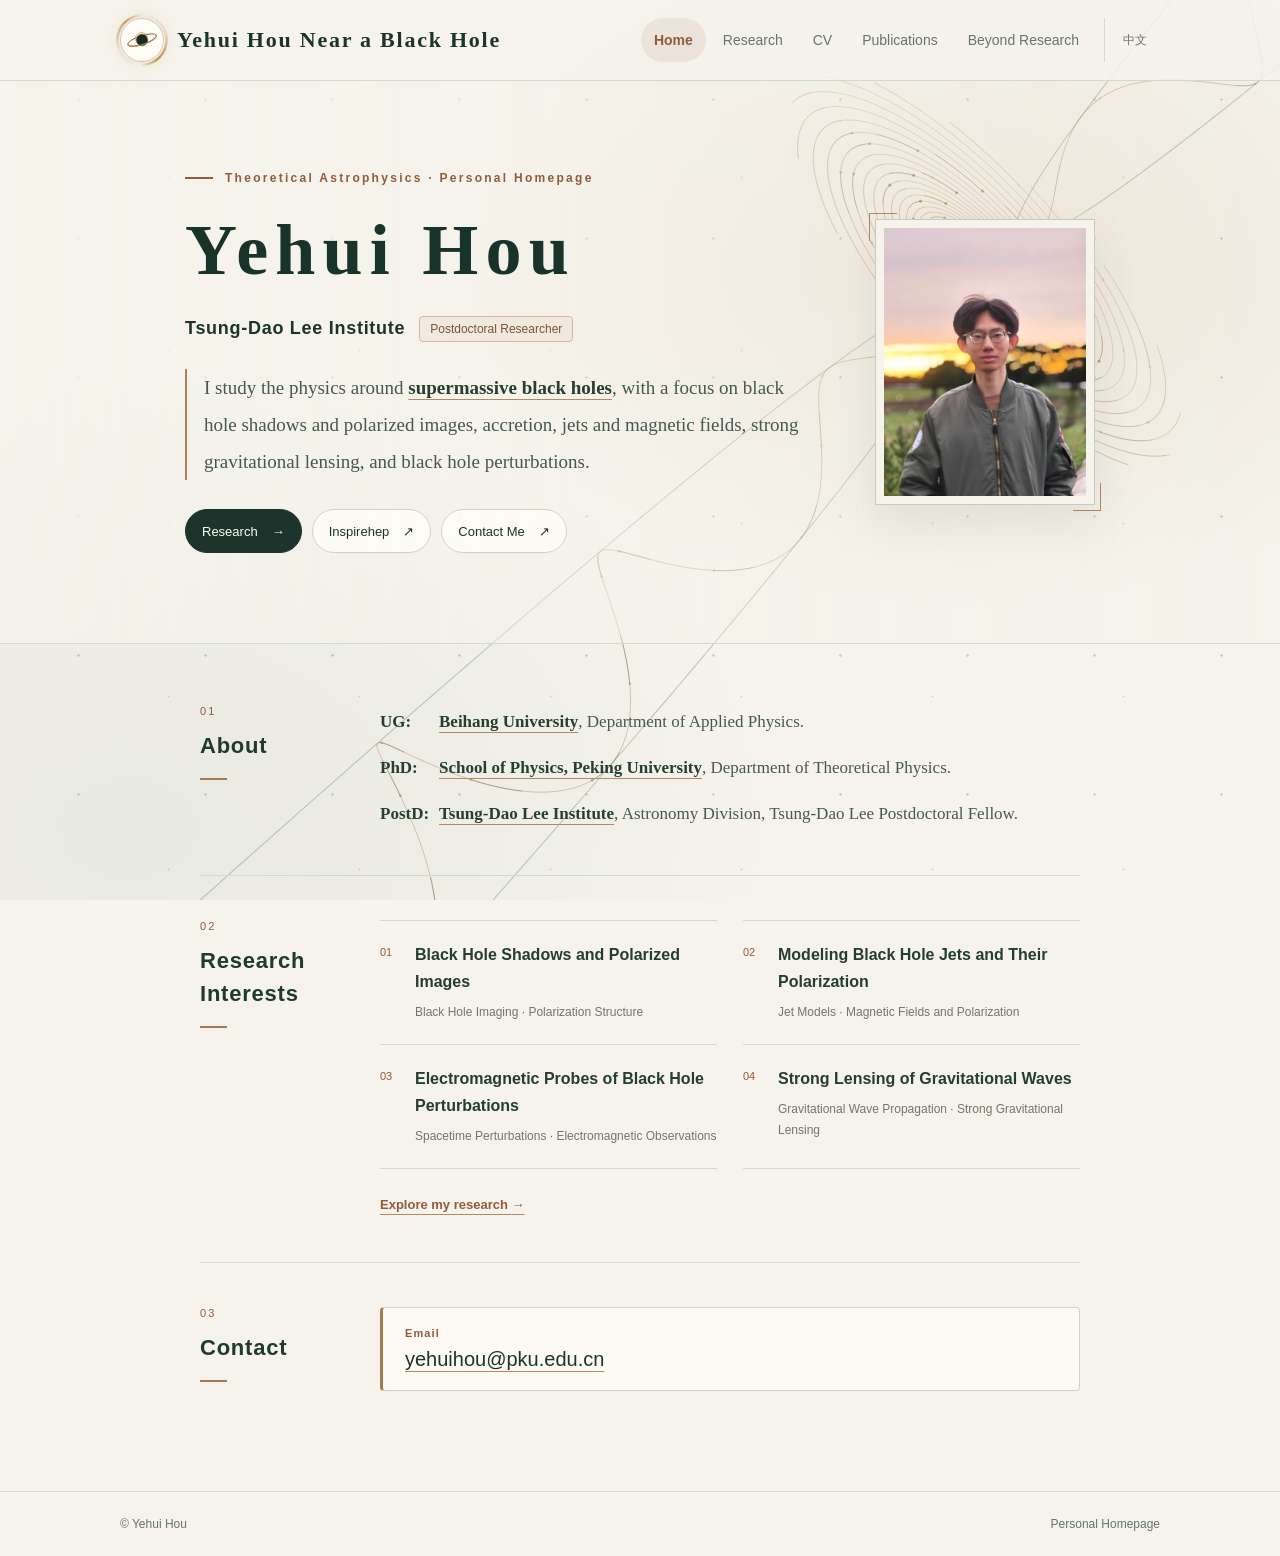
==== commit f2c73c1d: "Update index.html" ====
--- a/index.html
+++ b/index.html
@@ -3,1681 +3,1923 @@
 <head>
   <meta charset="utf-8">
   <meta name="viewport" content="width=device-width, initial-scale=1">
-  <meta name="description"
-        content="Yehui Hou's research on black hole polarimetric imaging, electromagnetic signatures of spacetime perturbations, and gravitational-wave optics.">
-  <title>Research | Yehui Hou</title>
+  <meta name="description" content="Yehui Hou's academic homepage. Research interests include black hole imaging and polarization, black hole jets, spacetime perturbations, and gravitational lensing of gravitational waves.">
+  <meta name="theme-color" content="#f5f3eb">
+  <meta name="color-scheme" content="light">
+  <title>Yehui Hou | Academic Homepage</title>
 
   <style>
     :root {
       --paper: #f5f3eb;
-      --ink: #243831;
-      --muted: #64736b;
-      --accent: #97694d;
-      --line: #d6dcd2;
-      --reading-width: 680px;
-
-      --site-header-height: 82px;
-      --section-index-height: 66px;
-      --fixed-nav-height:
-        calc(var(--site-header-height) + var(--section-index-height));
-
-      --nav-surface: rgba(245, 243, 235, .96);
-      --nav-hover: rgba(151, 105, 77, .08);
-      --nav-active: rgba(151, 105, 77, .13);
-
-      --research-photo-default-width: 590px;
-
-      --figure-space: clamp(10px, 1.5vw, 16px);
-      --caption-space: clamp(5px, .7vw, 8px);
-      --image-row-gap: clamp(6px, 1vw, 12px);
-      --paragraph-space: clamp(12px, 1.8vw, 18px);
-      --page-gutter: 32px;
-    }
-
-    *,
-    *::before,
-    *::after {
-      box-sizing: border-box;
-    }
-
-    html {
-      scroll-behavior: smooth;
-    }
+      --ink: #1d342d;
+      --body: #49584f;
+      --muted: #68746c;
+      --accent: #925c3b;
+      --line: #d4d9cd;
+      --serif: "Noto Serif CJK SC", "Source Han Serif SC",
+               "Songti SC", "STSong", "SimSun", Georgia, serif;
+      --sans: "PingFang SC", "Microsoft YaHei",
+              "Noto Sans CJK SC", Arial, sans-serif;
+    }
+
+    *, *::before, *::after { box-sizing: border-box; }
+
+    html { scroll-behavior: smooth; }
 
     body {
       margin: 0;
-      padding-top: var(--fixed-nav-height);
+      color: var(--ink);
       background: var(--paper);
-      color: var(--ink);
-      font-family: Georgia, "Times New Roman", serif;
+      font-family: var(--sans);
       -webkit-font-smoothing: antialiased;
       overflow-wrap: break-word;
     }
 
-    /* The only background layout change: stars cover the entire viewport. */
-    .starfield {
+    ::selection { background: #e3cfb5; color: var(--ink); }
+    a { color: inherit; }
+    button { font: inherit; }
+
+    a:focus-visible,
+    button:focus-visible {
+      outline: 2px solid var(--accent);
+      outline-offset: 5px;
+      border-radius: 5px;
+    }
+
+    .container {
+      width: min(1040px, calc(100% - 48px));
+      margin-inline: auto;
+    }
+
+    /* Keep the background separate from the content; do not rotate the entire page. */
+    .cosmic-background {
       position: fixed;
+      inset: 0;
       z-index: 0;
+      overflow: hidden;
+      pointer-events: none;
+      background:
+        radial-gradient(
+          ellipse at 76% 30%,
+          rgba(182,134,83,.13),
+          transparent 38%
+        ),
+        radial-gradient(
+          ellipse at 10% 92%,
+          rgba(78,112,99,.08),
+          transparent 40%
+        ),
+        var(--paper);
+    }
+
+    .cosmic-background svg,
+    .cosmic-background canvas {
+      position: absolute;
       inset: 0;
       display: block;
       width: 100%;
       height: 100%;
-      pointer-events: none;
-    }
-
-    #main-content,
-    .site-footer {
+      transform: none;
+      opacity: 1;
+    }
+
+    .background-stars {
+      position: absolute;
+      inset: 0;
+      opacity: .25;
+      background-image:
+        radial-gradient(circle, #536b5f 1px, transparent 1.5px),
+        radial-gradient(circle, #a17651 .8px, transparent 1.3px);
+      background-size: 127px 139px, 191px 173px;
+      background-position: 15px 30px, 73px 91px;
+      animation: star-breathe 6s ease-in-out infinite alternate;
+    }
+
+    @keyframes star-breathe {
+      from { opacity: .15; }
+      to { opacity: .42; }
+    }
+
+    .page-shell {
       position: relative;
       z-index: 1;
     }
 
-    img {
-      display: block;
-      max-width: 100%;
-      height: auto;
-    }
-
-    /* Update: replace link underlines with a soft glow for interaction feedback. */
-    a {
-      color: inherit;
-      text-decoration: none;
-      transition: text-shadow 180ms ease;
-    }
-
-    a:hover,
-    a:focus-visible {
-      text-shadow:
-        0 0 7px rgba(151, 105, 77, .30),
-        0 0 15px rgba(151, 105, 77, .16);
-    }
-
-    a:focus-visible {
-      outline: 2px solid var(--accent);
-      outline-offset: 4px;
-    }
-
-    .container {
-      width: min(calc(100% - 64px), 1140px);
-      margin-inline: auto;
-    }
-
-    .reading-column {
-      width: min(calc(100% - 48px), var(--reading-width));
-      margin-inline: auto;
+    .page-shell[inert] {
+      pointer-events: none;
+      user-select: none;
     }
 
     .skip-link {
       position: fixed;
-      z-index: 110;
-      top: -100px;
+      top: 12px;
       left: 16px;
-      padding: 12px 16px;
-      border-radius: 8px;
+      z-index: 50;
+      padding: 10px 15px;
       background: var(--ink);
       color: var(--paper);
-    }
-
-    .skip-link:focus {
-      top: 12px;
-    }
-
-    .nav,
-    .eyebrow,
-    .index-label,
-    .section-index,
-    .section-number,
-    .topic-meta,
-    .paper-links,
-    figcaption,
-    .footer-inner,
-    .person-role {
-      font-family: Arial, Helvetica, sans-serif;
-    }
-
-    /* The original header layout is unchanged. */
+      transform: translateY(-180%);
+    }
+
+    .skip-link:focus { transform: translateY(0); }
+
     .site-header {
-      position: fixed;
-      z-index: 50;
-      inset: 0 0 auto;
-      background: var(--nav-surface);
       border-bottom: 1px solid var(--line);
-      -webkit-backdrop-filter: blur(14px);
-      backdrop-filter: blur(14px);
+      background: rgba(245,243,235,.85);
     }
 
     .header-inner {
-      min-height: 82px;
       display: flex;
       align-items: center;
       justify-content: space-between;
-      gap: 20px;
-    }
-
-    /* Update: match the site-name font, weight, and letter spacing in homepage_C.html. */
+      min-height: 80px;
+      gap: 24px;
+    }
+
+    .brand {
+      display: flex;
+      align-items: center;
+      gap: 13px;
+    }
+
+    .black-hole-button {
+      position: relative;
+      display: grid;
+      place-items: center;
+      flex-shrink: 0;
+      width: 44px;
+      height: 44px;
+      padding: 0;
+      border: 1px solid #d4c6b5;
+      border-radius: 50%;
+      color: var(--accent);
+      background: rgba(255,253,247,.85);
+      cursor: pointer;
+      box-shadow: 0 0 18px rgba(180,126,64,.16);
+      transition: background 180ms ease, border-color 180ms ease;
+    }
+
+    .black-hole-button::before {
+      content: "";
+      position: absolute;
+      inset: -5px;
+      border-radius: 50%;
+      background: conic-gradient(
+        transparent 0deg,
+        rgba(193,140,73,.2) 70deg,
+        rgba(193,140,73,.95) 140deg,
+        transparent 185deg,
+        rgba(193,140,73,.15) 250deg,
+        rgba(193,140,73,.8) 320deg,
+        transparent 360deg
+      );
+      -webkit-mask: radial-gradient(circle, transparent 62%, #000 65%);
+      mask: radial-gradient(circle, transparent 62%, #000 65%);
+      animation: hole-ring-spin 5s linear infinite;
+      pointer-events: none;
+    }
+
+    @keyframes hole-ring-spin {
+      to { transform: rotate(360deg); }
+    }
+
+    .black-hole-button:hover {
+      background: #eee2d2;
+      border-color: #ad8662;
+    }
+
+    .black-hole-button svg {
+      position: relative;
+      width: 36px;
+      height: 30px;
+    }
+
     .site-name {
-      flex: none;
-      font-family: "Noto Serif CJK SC", "Source Han Serif SC",
-                   "Songti SC", "STSong", "SimSun", Georgia, serif;
-      font-size: 1.12rem;
+      font-family: var(--serif);
+      font-size: 22px;
       font-weight: 700;
       letter-spacing: .08em;
       text-decoration: none;
-      white-space: nowrap;
-    }
-
-    /* Update: use the navigation font stack from homepage_C.html. */
+    }
+
     .nav {
       display: flex;
       flex-wrap: wrap;
       align-items: center;
-      justify-content: flex-end;
-      gap: 6px;
-      font-family: "PingFang SC", "Microsoft YaHei",
-                   "Noto Sans CJK SC", Arial, sans-serif;
-      font-size: .98rem;
+      gap: 4px;
+      font-size: 14px;
       font-weight: 500;
     }
 
-    .nav a,
-    .section-index a {
+    .nav a {
       display: inline-flex;
       align-items: center;
-      min-height: 40px;
-      padding: 9px 14px;
+      min-height: 44px;
+      padding: 8px 13px;
       border-radius: 999px;
+      color: var(--muted);
       text-decoration: none;
-      white-space: nowrap;
-      transition:
-        color 180ms ease,
-        background-color 180ms ease,
-        text-shadow 180ms ease;
-    }
-
-    .nav a {
-      justify-content: center;
+      transition: color 180ms ease, background 180ms ease;
     }
 
     .nav a:hover,
-    .section-index a:hover,
-    .section-index a:focus-visible {
-      color: var(--accent);
-      background: var(--nav-hover);
-    }
-
     .nav a[aria-current="page"] {
       color: var(--accent);
-      background: var(--nav-active);
-    }
+      background: rgba(146,92,59,.09);
+    }
+
+    .nav a[aria-current="page"] { font-weight: 700; }
 
     .nav .language {
-      margin-left: 6px;
-      padding-left: 16px;
+      margin-left: 8px;
+      padding-left: 18px;
       border-left: 1px solid var(--line);
       border-radius: 0;
-    }
-
-    /* The original section-index layout is unchanged. */
-    .section-index {
-      position: fixed;
-      z-index: 49;
-      top: var(--site-header-height);
-      right: 0;
-      left: 0;
-      background: var(--nav-surface);
+      font-size: 12px;
+    }
+
+    .hero {
       border-bottom: 1px solid var(--line);
-      box-shadow: 0 6px 20px rgba(36, 56, 49, .05);
-      -webkit-backdrop-filter: blur(14px);
-      backdrop-filter: blur(14px);
-    }
-
-    .index-inner {
-      width: min(calc(100% - 64px), 1140px);
-      min-height: 66px;
-      margin-inline: auto;
-      padding-block: 10px;
+      padding: clamp(58px, 7vw, 92px) 0;
+      background: linear-gradient(
+        90deg,
+        rgba(245,243,235,.78),
+        rgba(245,243,235,.32) 58%,
+        rgba(245,243,235,.02)
+      );
+    }
+
+    .hero-inner {
+      display: grid;
+      grid-template-columns: minmax(0,1fr) 220px;
+      align-items: center;
+      gap: 65px;
+      max-width: 910px;
+    }
+
+    .eyebrow {
       display: flex;
       align-items: center;
-      justify-content: center;
-      flex-wrap: nowrap;
-      gap: 8px;
-      overflow-x: auto;
-      overscroll-behavior-x: contain;
-      scrollbar-width: thin;
-      scrollbar-color: rgba(151, 105, 77, .3) transparent;
-    }
-
-    .index-label {
-      flex: 0 0 auto;
-      margin-right: 8px;
-      color: var(--accent);
-      font-size: .76rem;
-      font-weight: 600;
-      letter-spacing: .12em;
-      white-space: nowrap;
-    }
-
-    .section-index a {
-      flex: 0 0 auto;
-      font-size: .9rem;
-      line-height: 1.4;
-    }
-
-    .section-index a span {
-      margin-right: 7px;
-      color: var(--accent);
-      font-size: .77rem;
-    }
-
-    #main-content,
-    .research-section,
-    .research-topic,
-    .people-section {
-      scroll-margin-top: calc(var(--fixed-nav-height) + 16px);
-    }
-
-    .research-hero {
-      position: relative;
-      padding: clamp(64px, 8vw, 96px) 0 clamp(48px, 6vw, 72px);
-      border-bottom: 1px solid var(--line);
-    }
-
-    .eyebrow {
+      gap: 12px;
       margin: 0 0 22px;
       color: var(--accent);
-      font-size: .77rem;
-      font-weight: 600;
-      letter-spacing: .16em;
+      font-size: 12px;
+      font-weight: 700;
+      letter-spacing: .19em;
+    }
+
+    .eyebrow::before {
+      content: "";
+      width: 28px;
+      height: 2px;
+      background: var(--accent);
     }
 
     h1 {
       margin: 0;
-      font-size: clamp(3.2rem, 6.2vw, 5.2rem);
-      font-weight: 400;
-      letter-spacing: -.055em;
-      line-height: 1.02;
+      font-family: var(--serif);
+      font-size: clamp(48px,6vw,72px);
+      font-weight: 700;
+      letter-spacing: .10em;
+      line-height: 1.2;
+      color: #18332a;
+    }
+
+    .hero-role {
+      display: flex;
+      align-items: center;
+      flex-wrap: wrap;
+      gap: 9px 14px;
+      margin: 23px 0 0;
+    }
+
+    .hero-institution {
+      font-size: 18px;
+      font-weight: 700;
+      letter-spacing: .04em;
+      text-decoration: none;
+    }
+
+    .hero-institution:hover { color: var(--accent); }
+
+    .hero-position {
+      padding: 5px 10px;
+      border: 1px solid #cdbba4;
+      border-radius: 4px;
+      background: rgba(236,225,207,.45);
+      color: #795539;
+      font-size: 12px;
     }
 
     .hero-description {
-      max-width: 620px;
-      margin: 24px 0 0;
-      color: var(--muted);
-      font-size: clamp(1.08rem, 1.6vw, 1.25rem);
-      line-height: 1.72;
-    }
-
-    .research-section,
-    .people-section {
-      padding: clamp(48px, 6vw, 76px) 0;
-    }
-
-    .research-section + .research,
-    .people-section {
+      margin: 27px 0 0;
+      padding-left: 17px;
+      border-left: 2px solid #ab8260;
+      color: var(--body);
+      font-family: var(--serif);
+      font-size: 19px;
+      line-height: 1.95;
+      text-wrap: pretty;
+    }
+
+    .hero-description strong {
+      color: #203d31;
+      font-weight: 700;
+    }
+
+    .hero-links {
+      display: flex;
+      flex-wrap: wrap;
+      gap: 10px;
+      margin-top: 29px;
+    }
+
+    .hero-links a {
+      display: inline-flex;
+      align-items: center;
+      gap: 14px;
+      min-height: 44px;
+      padding: 9px 16px;
+      border: 1px solid #cdd3c7;
+      border-radius: 999px;
+      background: rgba(255,253,247,.75);
+      font-size: 13px;
+      font-weight: 500;
+      text-decoration: none;
+      transition: background 180ms ease, color 180ms ease;
+    }
+
+    .hero-links a:first-child {
+      color: #fffaf0;
+      background: var(--ink);
+      border-color: var(--ink);
+    }
+
+    .hero-links a:hover {
+      background: #e8dbc7;
+      color: var(--ink);
+    }
+
+    .portrait {
+      position: relative;
+      margin: 0;
+      padding: 8px;
+      border: 1px solid #c4ccbd;
+      background: var(--paper);
+      box-shadow: 0 18px 42px rgba(36,56,49,.09);
+    }
+
+    .portrait::before,
+    .portrait::after {
+      content: "";
+      position: absolute;
+      width: 28px;
+      height: 28px;
+      border: solid #af8660;
+    }
+
+    .portrait::before {
+      top: -7px;
+      left: -7px;
+      border-width: 1px 0 0 1px;
+    }
+
+    .portrait::after {
+      bottom: -7px;
+      right: -7px;
+      border-width: 0 1px 1px 0;
+    }
+
+    .portrait img {
+      display: block;
+      width: 100%;
+      height: auto;
+      background: #e3e4dc;
+    }
+
+    .main-content {
+      width: min(880px,calc(100% - 48px));
+      margin-inline: auto;
+      padding: 17px 0 56px;
+    }
+
+    .content-section {
+      display: grid;
+      grid-template-columns: 144px minmax(0,1fr);
+      gap: 36px;
+      padding: 42px 0;
+    }
+
+    .content-section + .content-section {
       border-top: 1px solid var(--line);
     }
 
-    .section-heading {
-      margin-bottom: clamp(18px, 2.5vw, 25px);
-    }
-
-    .section-number {
-      display: block;
-      margin-bottom: 12px;
-      color: var(--accent);
-      font-size: .8rem;
-      letter-spacing: .12em;
-    }
-
-    .section-heading h2 {
-      max-width: 650px;
+    .section-title {
+      align-self: start;
       margin: 0;
-      font-size: clamp(2rem, 3.3vw, 2.65rem);
-      font-weight: 400;
-      line-height: 1.23;
-      letter-spacing: -.028em;
-    }
-
-    .section-body p {
-      margin: 0;
-      font-size: 1.055rem;
-      line-height: 1.83;
-    }
-
-    .section-body p + p {
-      margin-top: var(--paragraph-space);
-    }
-
-    .research-topic {
-      margin-top: clamp(28px, 4vw, 40px);
-      padding-top: clamp(20px, 3vw, 26px);
-      border-top: 1px solid var(--line);
-    }
-
-    .topic-meta {
+      color: #203a2f;
+      font-size: 22px;
+      font-weight: 750;
+      line-height: 1.5;
+      letter-spacing: .035em;
+    }
+
+    .section-index {
       display: block;
       margin-bottom: 10px;
       color: var(--accent);
-      font-size: .73rem;
+      font-size: 11px;
+      font-weight: 500;
+      letter-spacing: .2em;
+    }
+
+    .section-title::after {
+      content: "";
+      display: block;
+      width: 27px;
+      height: 2px;
+      margin-top: 16px;
+      background: #a77950;
+    }
+
+    .section-body {
+      min-width: 0;
+      padding: 2px 0;
+    }
+
+    .section-body p {
+      margin: 0;
+      color: var(--body);
+      font-family: var(--serif);
+      font-size: 17px;
+      line-height: 2;
+      text-wrap: pretty;
+    }
+
+    .bio-list {
+      display: grid;
+      gap: 12px;
+      margin: 0;
+      padding: 0;
+      list-style: none;
+      color: var(--body);
+      font-family: var(--serif);
+      font-size: 17px;
+      line-height: 2;
+      text-wrap: pretty;
+    }
+
+    .bio-list li {
+      display: grid;
+      grid-template-columns: 3em minmax(0,1fr);
+      gap: 8px;
+    }
+
+    .bio-label {
+      color: #263f32;
+      font-weight: 700;
+      white-space: nowrap;
+    }
+
+    .text-link {
+      text-decoration-color: #b58a62;
+      text-underline-offset: 5px;
+      text-decoration-thickness: 1px;
+    }
+
+    .text-link:hover { color: var(--accent); }
+
+    .institution-link {
+      color: #263f32;
+      font-weight: 700;
+    }
+
+    .research-list {
+      display: grid;
+      grid-template-columns: repeat(2,minmax(0,1fr));
+      gap: 0 26px;
+      margin: 0;
+      padding: 0;
+      list-style: none;
+    }
+
+    .research-list li {
+      display: grid;
+      grid-template-columns: 24px minmax(0,1fr);
+      gap: 11px;
+      padding: 20px 0;
+      border-bottom: 1px solid var(--line);
+    }
+
+    .research-list li:nth-child(-n+2) {
+      border-top: 1px solid var(--line);
+    }
+
+    .topic-number {
+      padding-top: 5px;
+      color: var(--accent);
+      font-size: 11px;
+      font-variant-numeric: tabular-nums;
+    }
+
+    .topic-title {
+      margin: 0;
+      color: #253e32;
+      font-size: 16px;
+      font-weight: 700;
+      line-height: 1.7;
+    }
+
+    .topic-detail {
+      display: block;
+      margin-top: 7px;
+      color: #73776b;
+      font-size: 12px;
+      line-height: 1.8;
+    }
+
+    .section-body .section-action {
+      margin-top: 23px;
+      color: var(--accent);
+      font-family: var(--sans);
+      font-size: 13px;
       font-weight: 600;
-      letter-spacing: .13em;
-    }
-
-    .research-topic h3 {
-      margin: 0 0 16px;
-      font-size: clamp(1.55rem, 2.5vw, 2.1rem);
-      font-weight: 400;
-      line-height: 1.3;
-    }
-
-    .section-body .paper-links {
-      margin-top: var(--figure-space);
+    }
+
+    .contact-card {
+      padding: 19px 22px;
+      border: 1px solid #d0d5c8;
+      border-left: 3px solid #a67b52;
+      border-radius: 4px;
+      background: rgba(255,253,247,.74);
+    }
+
+    .contact-label {
+      display: block;
+      margin-bottom: 9px;
+      color: var(--accent);
+      font-size: 11px;
+      font-weight: 600;
+      letter-spacing: .1em;
+    }
+
+    .contact-email {
+      font-size: clamp(16px,2vw,20px);
+      font-weight: 500;
+      overflow-wrap: anywhere;
+    }
+
+    .site-footer {
+      border-top: 1px solid var(--line);
+      background: rgba(245,243,235,.75);
+    }
+
+    .footer-inner {
+      display: flex;
+      justify-content: space-between;
+      flex-wrap: wrap;
+      gap: 12px;
+      padding-block: 25px;
       color: var(--muted);
-      font-size: .91rem;
-      line-height: 1.8;
-    }
-
-    .paper-links a {
-      display: inline-block;
-      margin-left: 10px;
-      color: var(--ink);
-      text-decoration: none;
-    }
-
-    .paper-links a:hover {
-      color: var(--accent);
-    }
-
-    .research-figure {
-      width: min(
-        100%,
-        var(--figure-width, var(--research-photo-default-width))
-      );
-      max-width: 100%;
-      min-width: 0;
-      margin: var(--figure-space) auto 0;
-    }
-
-    .research-figure > img,
-    .research-figure > .image-area > img {
+      font-size: 12px;
+    }
+
+    .footer-inner p { margin: 0; }
+
+    .link-hole {
+      position: fixed;
+      z-index: 100;
+      width: 160px;
+      height: 130px;
+      transform: translate(-50%,-50%);
+      pointer-events: none;
+    }
+
+    .link-hole canvas {
       display: block;
       width: 100%;
-      max-width: 100%;
-      height: auto;
-    }
-
-    .research-figure > figcaption {
+      height: 100%;
+    }
+
+    .absorption-stage {
+      position: fixed;
+      inset: 0;
+      z-index: 80;
+      display: none;
+      pointer-events: none;
+    }
+
+    .absorption-stage.is-active { display: block; }
+
+    .absorption-stage canvas {
+      display: block;
       width: 100%;
-      margin: var(--caption-gap, var(--caption-space)) 0 0;
-      padding: 0;
-      border: 0;
-      color: var(--muted);
-      font-size: .8rem;
-      line-height: 1.65;
-      letter-spacing: .01em;
-      text-align: left;
-      overflow-wrap: anywhere;
-    }
-
-    .figure-pair {
-      --pair-left-width: 300px;
-      --pair-right-width: 300px;
-      --pair-left-column: 1fr;
-      --pair-right-column: 1fr;
-      --pair-gap: var(--image-row-gap);
-
-      width: min(
-        calc(
-          var(--pair-left-width) +
-          var(--pair-right-width) +
-          var(--pair-gap)
-        ),
-        calc(100vw - var(--page-gutter) - var(--page-gutter))
-      );
-
-      position: relative;
+      height: 100%;
+    }
+
+    .absorption-status {
+      position: absolute;
+      bottom: 8%;
       left: 50%;
       transform: translateX(-50%);
-      display: grid;
-      grid-template-columns:
-        minmax(0, var(--pair-left-column))
-        minmax(0, var(--pair-right-column));
-      align-items: start;
-      gap: var(--pair-gap);
-      margin: var(--figure-space) 0 0;
+      margin: 0;
+      color: #765336;
+      font-size: 12px;
+      letter-spacing: .12em;
+      white-space: nowrap;
+    }
+
+    .sr-only {
+      position: absolute;
+      width: 1px;
+      height: 1px;
       padding: 0;
-    }
-
-    .figure-pair > .research-figure {
-      width: 100%;
-      max-width: none;
-      min-width: 0;
-      margin: 0;
-    }
-
-    .figure-pair .image-area {
-      display: block;
-      width: 100%;
-      margin: 0;
-      padding: 0;
-      height: auto;
-      min-height: 0;
-    }
-
-    .figure-pair > .research-figure > figcaption {
-      width: 100%;
-      margin-inline: 0;
-    }
-
-    .section-body .research-figure + p,
-    .section-body .figure-pair + p,
-    .section-body .research-figure + .research-figure {
-      margin-top: var(--figure-space);
-    }
-
-    .people-intro {
-      max-width: 660px;
-      margin: 18px 0 28px;
-      color: var(--muted);
-      font-size: 1.055rem;
-      line-height: 1.8;
-    }
-
-    .advisor-card {
-      display: flex;
-      align-items: var(--advisor-align, center);
-      gap: var(--advisor-gap, 24px);
-      margin-bottom: 38px;
-      padding: 25px;
-      border: 1px solid var(--line);
-      background: rgba(255, 255, 255, .28);
-    }
-
-    .advisor-card > div {
-      min-width: 0;
-      flex: 1;
-    }
-
-    .person-avatar {
-      --avatar-default-size: 92px;
-      width: min(100%, var(--avatar-size, var(--avatar-default-size)));
-      height: auto;
-      aspect-ratio: 1;
-      flex: 0 0 auto;
-      border: 1px solid var(--line);
-      border-radius: var(--avatar-radius, 50%);
-      background: #e7e5dc;
-      object-fit: cover;
-      object-position: var(--avatar-focus, 50% 50%);
-    }
-
-    .advisor-card .person-avatar {
-      --avatar-default-size: 112px;
-    }
-
-    .person-role {
-      margin: 0 0 7px;
-      color: var(--accent);
-      font-size: .73rem;
-      font-weight: 600;
-      letter-spacing: .13em;
-    }
-
-    .person-name {
-      margin: 0;
-      font-size: 1.45rem;
-      font-weight: 400;
-    }
-
-    .person-name a,
-    .advisor-affiliation a {
-      text-decoration: none;
-    }
-
-    .person-name a:hover {
-      color: var(--accent);
-    }
-
-    .advisor-card .person-name {
-      margin-bottom: 14px;
-      line-height: 1.2;
-    }
-
-    .advisor-affiliation,
-    .person-note {
-      color: var(--muted);
-      font-size: .98rem;
-      line-height: 1.65;
-    }
-
-    .advisor-affiliation {
-      margin: 0;
-    }
-
-    .person-note {
-      margin: 9px 0 0;
-    }
-
-    .people-subheading {
-      margin: 0 0 20px;
-      font-size: 1.45rem;
-      font-weight: 400;
-    }
-
-    .people-grid {
-      display: grid;
-      grid-template-columns: repeat(4, minmax(0, 1fr));
-      gap: 16px;
-    }
-
-    .person-card {
-      min-width: 0;
-      padding: 20px 14px 18px;
-      border: 1px solid var(--line);
-      background: rgba(255, 255, 255, .22);
-      text-align: center;
-      transition: transform 180ms ease, border-color 180ms ease;
-    }
-
-    .person-card:hover {
-      transform: translateY(-3px);
-      border-color: rgba(151, 105, 77, .55);
-    }
-
-    .person-card .person-avatar {
-      --avatar-default-size: 78px;
-      margin-inline: auto;
-      margin-bottom: 12px;
-    }
-
-    .person-card .person-name {
-      font-size: 1.05rem;
-      line-height: 1.4;
-    }
-
-    .person-card .person-role {
-      margin-top: 7px;
-      font-size: .66rem;
-      letter-spacing: .1em;
-    }
-
-    .person-card .person-note {
-      font-size: .9rem;
-      line-height: 1.6;
-    }
-
-    .site-footer {
-      border-top: 1px solid var(--line);
-    }
-
-    .footer-inner {
-      min-height: 90px;
-      display: flex;
-      align-items: center;
-      justify-content: space-between;
-      flex-wrap: wrap;
-      gap: 12px 24px;
-      padding-block: 22px;
-      color: var(--muted);
-      font-size: .88rem;
-    }
-
-    .footer-inner p {
-      margin: 0;
-    }
-
-    .black-hole-transition {
-      position: fixed;
-      z-index: 100;
-      left: 0;
-      top: 0;
-      width: 14px;
-      height: 14px;
-      margin: -7px 0 0 -7px;
-      border-radius: 50%;
-      pointer-events: none;
-      background: #14251f;
-      box-shadow:
-        0 0 0 2px rgba(151, 105, 77, .88),
-        0 0 0 7px rgba(151, 105, 77, .17);
-      animation: black-hole-bloom 540ms ease-in forwards;
-    }
-
-    @keyframes black-hole-bloom {
-      0% {
-        opacity: 0;
-        transform: scale(.4);
-      }
-      28% {
-        opacity: 1;
-        transform: scale(1);
-      }
-      100% {
-        opacity: 0;
-        transform: scale(.2);
-      }
-    }
-
-    @media (max-width: 760px) {
-      :root {
-        --site-header-height: 102px;
-      }
-
+      margin: -1px;
+      overflow: hidden;
+      clip-path: inset(50%);
+      white-space: nowrap;
+      border: 0;
+    }
+
+    @media (max-width:760px) {
       .header-inner {
-        min-height: auto;
         align-items: flex-start;
         flex-direction: column;
-        justify-content: center;
         gap: 8px;
-        padding-block: 12px;
-      }
-
-      .nav {
-        width: 100%;
-        flex-wrap: nowrap;
-        justify-content: flex-start;
-        overflow-x: auto;
-        overscroll-behavior-x: contain;
-        scrollbar-width: thin;
-        scrollbar-color: rgba(151, 105, 77, .3) transparent;
-      }
-
-      .nav a {
-        flex: 0 0 auto;
-        min-height: 38px;
-        padding: 8px 12px;
-      }
-
-      .index-inner {
-        justify-content: flex-start;
-      }
-
-      .people-grid {
-        grid-template-columns: repeat(2, minmax(0, 1fr));
-      }
-    }
-
-    @media (max-width: 650px) {
-      :root {
-        --section-index-height: 60px;
-        --page-gutter: 18px;
-      }
-
+        padding-block: 14px;
+      }
+
+      .hero-inner {
+        grid-template-columns: minmax(0,1fr) 170px;
+        gap: 30px;
+      }
+
+      .content-section {
+        grid-template-columns: 120px minmax(0,1fr);
+        gap: 26px;
+      }
+    }
+
+    @media (max-width:620px) {
       .container,
-      .reading-column {
-        width: min(calc(100% - 36px), var(--reading-width));
-      }
-
-      .nav {
-        gap: 4px;
-        font-size: .92rem;
-      }
-
-      .nav .language {
-        margin-left: 4px;
-        padding-left: 12px;
-      }
-
-      .index-inner {
-        width: calc(100% - 36px);
-        min-height: 60px;
-        gap: 6px;
-        padding-block: 8px;
-      }
-
-      .index-label {
-        margin-right: 4px;
-      }
-
-      .section-index a {
-        padding: 8px 11px;
-        font-size: .85rem;
-      }
-
-      .research-hero {
-        padding: 52px 0;
-      }
-
-      .research-section,
-      .people-section {
-        padding: 44px 0;
-      }
-
-      .section-body p {
-        font-size: 1.01rem;
-        line-height: 1.78;
-      }
-
-      .research-topic {
-        margin-top: 28px;
-        padding-top: 20px;
-      }
-
-      .research-figure {
-        width: min(
-          100%,
-          var(
-            --figure-mobile-width,
-            var(--figure-width, var(--research-photo-default-width))
-          )
-        );
-      }
-
-      .research-figure > figcaption {
-        font-size: .78rem;
-        line-height: 1.65;
-      }
-
-      .figure-pair {
-        width: 100%;
-        position: static;
-        left: auto;
-        transform: none;
-        grid-template-columns: minmax(0, 1fr);
-        gap: var(--figure-space);
-      }
-
-      .figure-pair > .research-figure {
-        width: min(
-          100%,
-          var(--figure-mobile-width, var(--figure-width, 100%))
-        );
-        max-width: 100%;
-        margin: 0 auto;
-      }
-
-      .person-avatar {
-        width: min(
-          100%,
-          var(
-            --avatar-mobile-size,
-            var(--avatar-size, var(--avatar-default-size))
-          )
-        );
-      }
-    }
-
-    @media (max-width: 480px) {
-      .advisor-card {
-        align-items: var(--advisor-mobile-align, flex-start);
-        gap: var(--advisor-mobile-gap, 16px);
-        padding: 19px;
-      }
-
-      .advisor-card .person-avatar {
-        --avatar-default-size: 82px;
-      }
-
-      .people-grid {
-        gap: 11px;
-      }
-
-      .person-card {
-        padding-inline: 9px;
-      }
-    }
-
-    @media (prefers-reduced-motion: reduce) {
-      html {
-        scroll-behavior: auto;
-      }
-
-      .black-hole-transition {
-        animation: none;
-      }
-
-      a,
-      .nav a,
-      .section-index a,
-      .person-card {
-        transition: none;
-      }
-
-      .person-card:hover {
-        transform: none;
+      .main-content { width: calc(100% - 36px); }
+
+      .nav { gap: 2px; font-size: 13px; }
+      .nav a { padding: 7px 9px; }
+      .nav .language { margin-left: 2px; padding-left: 10px; }
+
+      .hero { padding: 44px 0 48px; }
+
+      .hero-inner {
+        grid-template-columns: minmax(0,1fr) 108px;
+        gap: 19px;
+        align-items: start;
+      }
+
+      .eyebrow {
+        gap: 8px;
+        font-size: 10px;
+        letter-spacing: .06em;
+      }
+
+      .eyebrow::before { width: 16px; }
+
+      h1 {
+        font-size: clamp(35px,9vw,50px);
+        letter-spacing: .06em;
+      }
+
+      .hero-institution { font-size: 15px; }
+      .hero-position { font-size: 11px; }
+      .hero-description { padding-left: 12px; font-size: 16px; }
+      .hero-links { gap: 8px; }
+      .hero-links a { padding: 8px 11px; gap: 8px; font-size: 12px; }
+      .portrait { margin-top: 12px; padding: 5px; }
+
+      .content-section {
+        grid-template-columns: 1fr;
+        gap: 22px;
+        padding: 30px 0;
+      }
+
+      .section-title {
+        display: flex;
+        align-items: center;
+        gap: 12px;
+        font-size: 21px;
+      }
+
+      .section-index { margin: 0; }
+
+      .section-title::after {
+        margin: 0 0 0 3px;
+        width: 30px;
+        height: 1px;
+      }
+
+      .section-body p,
+      .bio-list { font-size: 16px; }
+
+      .research-list { grid-template-columns: 1fr; }
+      .research-list li:nth-child(2) { border-top: 0; }
+    }
+
+    @media (max-width:380px) {
+      .hero-inner { grid-template-columns: 1fr; }
+      .portrait { width: 128px; }
+    }
+
+    @media (prefers-reduced-motion:reduce) {
+      html { scroll-behavior: auto; }
+
+      *, *::before, *::after {
+        animation: none !important;
+        transition: none !important;
       }
     }
   </style>
 </head>
 
 <body>
-  <!-- Moved outside the hero so the starfield covers the entire viewport. -->
-  <canvas class="starfield" aria-hidden="true"></canvas>
-
-  <a class="skip-link" href="#main-content">Skip to main content</a>
-
-  <header class="site-header">
-    <div class="header-inner container">
-      <a class="site-name" href="index.html">
-        Yehui Hou Near a Black Hole
-      </a>
-
-      <nav class="nav" aria-label="Main navigation">
-        <a href="index.html">Home</a>
-        <a href="research.html" aria-current="page">Research</a>
-        <a href="CV_English.pdf"
-           target="_blank"
-           rel="noopener noreferrer"
-           aria-label="View Chinese CV PDF (opens in a new tab)">CV</a>
-        <a href="https://inspirehep.net/authors/2052049?ui-citation-summary=true"
-           target="_blank"
-           rel="noopener noreferrer">Publications</a>
-        <a href="interest_C.html">Other</a>
-        <a class="language"
-           href="research.html"
-           lang="en"
-           hreflang="en">中文</a>
-      </nav>
-    </div>
-  </header>
-
-  <nav class="section-index" aria-label="Research areas">
-    <div class="index-inner">
-      <span class="index-label">Explore</span>
-      <a href="#black-hole-polarimetry">
-        <span>01</span>Black Hole Polarimetry
-      </a>
-      <a href="#spacetime-perturbations">
-        <span>02</span>Electromagnetic Signatures
-      </a>
-      <a href="#gw-optics">
-        <span>03</span>Strong Lensing of Gravitational Waves
-      </a>
-      <a href="#people">
-        <span>04</span>Mentor &amp; Collaborators
-      </a>
-    </div>
-  </nav>
-
-  <!-- The original navigation-height synchronization logic is unchanged. -->
-  <script>
-    (() => {
-      const root = document.documentElement;
-      const header = document.querySelector(".site-header");
-      const index = document.querySelector(".section-index");
-
-      if (!header || !index) return;
-
-      function updateNavigationHeight() {
-        root.style.setProperty(
-          "--site-header-height",
-          `${Math.ceil(header.getBoundingClientRect().height)}px`
-        );
-        root.style.setProperty(
-          "--section-index-height",
-          `${Math.ceil(index.getBoundingClientRect().height)}px`
-        );
-      }
-
-      updateNavigationHeight();
-
-      if ("ResizeObserver" in window) {
-        const observer = new ResizeObserver(updateNavigationHeight);
-        observer.observe(header);
-        observer.observe(index);
-      }
-
-      window.addEventListener("resize", updateNavigationHeight);
-      window.addEventListener("load", updateNavigationHeight);
-
-      if (document.fonts) {
-        document.fonts.ready.then(updateNavigationHeight);
-      }
-    })();
-  </script>
-
-  <main id="main-content" tabindex="-1">
-    <section class="research-hero" aria-labelledby="page-title">
-      <div class="reading-column">
-        <p class="eyebrow">Research</p>
-        <h1 id="page-title">Research</h1>
-        <p class="hero-description">
-          I study the propagation, interactions, and observable effects of
-          light and gravitational waves in the strong gravitational fields
-          of black holes. My recent work focuses on black hole polarimetry,
-          the effects of gravitational perturbations on light, and the
-          strong lensing and amplification of gravitational waves by
-          rotating black holes.
-        </p>
+  <div class="cosmic-background" aria-hidden="true">
+    <div class="background-stars"></div>
+
+    <!--
+      Static fallback background:
+      These nodes are replaced once JavaScript renders the background successfully.
+      The jets run from upper right to lower left, with the center left unfilled.
+    -->
+    <svg id="background-svg"
+         viewBox="0 0 1440 1000"
+         preserveAspectRatio="xMidYMid slice"
+         focusable="false">
+      <g transform="translate(1100 300) rotate(45)"
+         fill="none"
+         stroke-linecap="round">
+        <g stroke="#74856f" stroke-opacity=".40" stroke-width="1.2">
+          <path d="M-10 -55 Q-85 -320 -125 -1000"/>
+          <path d="M10 -55 Q85 -320 125 -1000"/>
+          <path d="M-10 55 Q-85 320 -125 1000"/>
+          <path d="M10 55 Q85 320 125 1000"/>
+        </g>
+
+        <g stroke="#a67c50" stroke-opacity=".40" stroke-width="1">
+          <path d="M0 -60
+                   C-35 -95 45 -120 0 -160
+                   S-65 -215 0 -250
+                   S90 -315 0 -360
+                   S-115 -435 0 -500"/>
+          <path d="M0 60
+                   C35 95 -45 120 0 160
+                   S65 215 0 250
+                   S-90 315 0 360
+                   S115 435 0 500"/>
+          <ellipse rx="250" ry="88"/>
+          <ellipse rx="205" ry="72"/>
+          <ellipse rx="160" ry="56"/>
+          <ellipse rx="115" ry="40"/>
+        </g>
+
+        <circle r="49" fill="#f5f3eb"
+                stroke="#73806b" stroke-opacity=".55"/>
+
+        <g stroke="#73806b" stroke-opacity=".30" stroke-width=".8">
+          <path d="M-35 -28 Q0 -8 44 -12"/>
+          <path d="M-44 -14 Q0 6 48 2"/>
+          <path d="M-48 0 Q0 20 44 16"/>
+          <path d="M-43 14 Q0 34 33 30"/>
+        </g>
+      </g>
+    </svg>
+
+    <canvas id="background-canvas"></canvas>
+  </div>
+
+  <div class="page-shell" id="page-shell">
+    <a class="skip-link" href="#main-content">Skip to main content</a>
+
+    <header class="site-header">
+      <div class="header-inner container">
+        <div class="brand">
+          <button class="black-hole-button"
+                  id="black-hole-button"
+                  type="button"
+                  aria-label="Play the black hole accretion animation; the page returns after 5 seconds"
+                  title="Click to experience black hole accretion">
+            <svg viewBox="0 0 60 44" aria-hidden="true" focusable="false">
+              <g transform="rotate(-18 30 22)">
+                <ellipse cx="30" cy="22" rx="25" ry="7"
+                         fill="none" stroke="currentColor" stroke-width="1.5"/>
+                <circle cx="30" cy="22" r="10"
+                        fill="#172b23" stroke="#cfaa76" stroke-width="1"/>
+                <path d="M5 22 C8 32 52 32 55 22"
+                      fill="none" stroke="#b78652" stroke-width="2"/>
+                <path d="M20 20 C20 6 40 6 40 20"
+                      fill="none" stroke="#b78652" stroke-width="1"/>
+              </g>
+            </svg>
+          </button>
+
+          <a class="site-name" href="index.html">Yehui Hou Near a Black Hole</a>
+        </div>
+
+        <nav class="nav" aria-label="Main navigation">
+          <a href="index.html" aria-current="page">Home</a>
+          <a href="research_E.html">Research</a>
+          <a href="CV_English.pdf"
+             target="_blank"
+             rel="noopener noreferrer"
+             aria-label="View CV in English (PDF, opens in a new tab)">CV</a>
+          <a href="https://inspirehep.net/authors/2052049?ui-citation-summary=true"
+             target="_blank"
+             rel="noopener noreferrer">Publications</a>
+          <a href="non">Beyond Research</a>
+          <a class="language"
+             href="homepage_C.html"
+             lang="en"
+             hreflang="en">中文</a>
+        </nav>
       </div>
-    </section>
-
-    <section class="research-section"
-             id="black-hole-polarimetry"
-             aria-labelledby="polarimetry-heading">
-      <div class="reading-column">
-        <div class="section-heading">
-          <span class="section-number">01 / RESEARCH AREA</span>
-          <h2 id="polarimetry-heading">Black Hole Polarimetric Imaging</h2>
+    </header>
+
+    <main id="main-content">
+      <section class="hero" aria-labelledby="page-title">
+        <div class="hero-inner container">
+          <div>
+            <p class="eyebrow">Theoretical Astrophysics · Personal Homepage</p>
+            <h1 id="page-title">Yehui Hou</h1>
+
+            <p class="hero-role">
+              <a class="hero-institution"
+                 href="https://tdli.sjtu.edu.cn/"
+                 target="_blank"
+                 rel="noopener noreferrer">Tsung-Dao Lee Institute</a>
+              <span class="hero-position">Postdoctoral Researcher</span>
+            </p>
+
+            <p class="hero-description">
+              I study the physics around <strong><a class="text-link institution-link"
+                     href="https://en.wikipedia.org/wiki/Supermassive_black_hole"
+                     target="_blank"
+                     rel="noopener noreferrer">supermassive black holes</a></strong>, with a focus on black hole shadows and polarized images, accretion, jets and magnetic fields, strong gravitational lensing, and black hole perturbations.
+            </p>
+
+            <div class="hero-links">
+              <a href="research_E.html">
+                Research<span aria-hidden="true">→</span>
+              </a>
+              <a href="https://inspirehep.net/authors/2052049?ui-citation-summary=true"
+                 target="_blank"
+                 rel="noopener noreferrer">
+                Inspirehep<span aria-hidden="true">↗</span>
+              </a>
+              <a href="mailto:yehuihou@pku.edu.cn">
+                Contact Me<span aria-hidden="true">↗</span>
+              </a>
+            </div>
+          </div>
+
+          <figure class="portrait">
+            <img src="weiming.jpg"
+                 alt="Portrait of Yehui Hou"
+                 decoding="async"
+                 fetchpriority="high">
+          </figure>
         </div>
-
-        <div class="section-body">
-          <p>
-            Polarimetric imaging adds a crucial dimension to our understanding
-            of the environments around supermassive black holes. It carries
-            information about magnetic fields, emitting plasma, and the
-            spacetime geometry through which light travels. We study
-            polarization patterns near the event horizon and farther out
-            along relativistic jets, exploring how different physical
-            effects shape these patterns in each region.
-          </p>
-
-          <figure class="research-figure" style="--figure-width: 470px;">
-            <img src="black-hole-eht-2019.jpg"
-                 alt="Event Horizon Telescope image of M87*, providing observational context for black hole imaging"
-                 loading="lazy"
-                 decoding="async">
-            <figcaption>
-              The Event Horizon Telescope (EHT) image of M87*
-            </figcaption>
-          </figure>
-
-          <article class="research-topic" id="near-horizon-polarization">
-            <span class="topic-meta">A distinctive signature of rotating black holes</span>
-            <h3>Near-Horizon Polarization</h3>
-
-            <p>
-              Near the event horizon of a rotating black hole, magnetized
-              accretion flows exhibit a common pattern of motion. We showed
-              that, under the assumptions of our model, this behavior produces
-              a distinctive synchrotron polarization pattern, which we call
-              near-horizon polarization (NHP). The pattern is largely
-              insensitive to the details of the accretion flow, with its
-              structure determined by black hole spin and the observer's
-              viewing direction.
-            </p>
-
-            <p>
-              Testing this prediction will require future very-long-baseline
-              interferometry capable of resolving linear polarization in the
-              immediate vicinity of the event horizon. We are extending the
-              calculation beyond the leading-order near-horizon approximation
-              and exploring whether similar polarization patterns arise in
-              rotating spacetimes beyond Kerr.
-            </p>
-
-            <figure class="research-figure" style="--figure-width: 800px;">
-              <div class="image-area">
-                <img src="nhp.png"
-                     alt="Left: theoretical illustration of near-horizon polarization directions and reference contours. Right: predicted near-horizon polarization curves for different black hole spins and viewing angles."
-                     loading="lazy"
-                     decoding="async">
-              </div>
-              <figcaption>
-                Left: theoretical illustration of near-horizon polarization
-                directions and reference contours. Right: predicted
-                near-horizon polarization curves for different black hole
-                spins and viewing angles.
-              </figcaption>
-            </figure>
-
-            <p class="paper-links">
-              Related papers:
-              <a href="https://arxiv.org/pdf/2409.07248"
-                 target="_blank"
-                 rel="noopener noreferrer">arXiv:2409.07248</a>
-              <a href="https://arxiv.org/pdf/2606.19229"
-                 target="_blank"
-                 rel="noopener noreferrer">arXiv:2606.19229</a>
-            </p>
-          </article>
-
-          <article class="research-topic" id="jet-polarization">
-            <span class="topic-meta">From the central engine to the jet</span>
-            <h3>Jet Structure and Polarization</h3>
-
-            <p>
-              Black hole jets connect the physics of the central engine to
-              emission on much larger scales. Within a stationary,
-              axisymmetric framework of general-relativistic
-              magnetohydrodynamics, we developed semi-analytic jet models
-              and polarized imaging templates spanning multiple spatial
-              scales.
-            </p>
-
-            <p>
-              These models show how plasma inertia, magnetic-field winding,
-              jet collimation, and black hole spin shape the intensity and
-              polarization of emission across different regions of a jet.
-              They offer possible physical interpretations of future
-              polarization data. Applications to individual sources will
-              still require detailed consideration of their emission
-              mechanisms and observational conditions.
-            </p>
-
-            <figure class="research-figure" style="--figure-width: 800px;">
-              <div class="image-area">
-                <img src="jet.png"
-                     alt="Modeled jet emission intensity and polarization structure under different assumptions"
-                     loading="lazy"
-                     decoding="async">
-              </div>
-              <figcaption>
-                Left: intensity images and polarization structure from
-                GRMHD jet models. Right: variation of the jet polarization
-                angle with spatial scale for different model parameters.
-              </figcaption>
-            </figure>
-
-            <p class="paper-links">
-              Related papers:
-              <a href="https://arxiv.org/pdf/2507.23281"
-                 target="_blank"
-                 rel="noopener noreferrer">arXiv:2507.23281</a>
-              <a href="https://arxiv.org/pdf/2607.01820"
-                 target="_blank"
-                 rel="noopener noreferrer">arXiv:2607.01820</a>
-            </p>
-          </article>
-        </div>
-      </div>
-    </section>
-
-    <section class="research-section"
-             id="spacetime-perturbations"
-             aria-labelledby="perturbations-heading">
-      <div class="reading-column">
-        <div class="section-heading">
-          <span class="section-number">02 / RESEARCH AREA</span>
-          <h2 id="perturbations-heading">Electromagnetic Signatures of Gravitational Perturbations</h2>
-        </div>
-
-        <div class="section-body">
-          <p>
-            A passing gravitational perturbation can alter the trajectory
-            of a light ray and the transport of its polarization. We studied
-            a model in which light is emitted near a black hole during
-            ringdown. Analytic calculations and numerical simulations show
-            that spacetime perturbations can induce changes in the source's
-            apparent position and the observed polarization angle.
-          </p>
-
-          <p>
-            In principle, these variations could carry information about
-            the gravitational perturbations that produce them. Our work
-            also provides a framework for calculating light propagation in
-            perturbed spacetimes, with potential applications to other
-            systems, including extreme-mass-ratio inspirals. The
-            observability of these signals in specific systems remains
-            a subject for further study.
-          </p>
-
-          <figure class="research-figure" style="--figure-width: 800px;">
-            <img src="QNM.png"
-                 alt="Theoretical time evolution of the polarization angle of light affected by a gravitational perturbation"
-                 loading="lazy"
-                 decoding="async">
-            <figcaption>
-              Time evolution of the polarization angle light emitted
-              near a Kerr black hole perturbed by a fundamental
-              quasinormal mode.
-            </figcaption>
-          </figure>
-
-          <p class="paper-links">
-            Related paper:
-            <a href="https://arxiv.org/pdf/2605.11499"
-               target="_blank"
-               rel="noopener noreferrer">arXiv:2605.11499</a>
-          </p>
-        </div>
-      </div>
-    </section>
-
-    <section class="research-section"
-             id="gw-optics"
-             aria-labelledby="gw-heading">
-      <div class="reading-column">
-        <div class="section-heading">
-          <span class="section-number">03 / RESEARCH AREA</span>
-          <h2 id="gw-heading">Strong Lensing of Gravitational Waves</h2>
-        </div>
-
-        <div class="section-body">
-          <p>
-            Like light, gravitational waves can be lensed by massive
-            objects. When their wavelengths are sufficiently short compared
-            with the relevant lensing scales, geometric optics provides
-            a way to study their propagation near black holes. Although
-            no gravitational-wave lensing event has been confirmed,
-            understanding the possible signal signatures is important
-            for future searches.
-          </p>
-
-          <figure class="research-figure" style="--figure-width: 510px;">
-            <img src="gw-optics-background-1.png"
-                 alt="Conceptual illustration of the geometry linking a gravitational-wave source, a black hole lens, and an observer"
-                 loading="lazy"
-                 decoding="async">
-            <figcaption>A conceptual illustration of gravitational-wave lensing geometry.</figcaption>
-          </figure>
-
-          <p>
-            Using Kerr black hole lensing theory and the geometry of
-            caustic surfaces in strong gravitational fields, we calculated
-            the time-domain structure of lensed signals. For a range of
-            source and observer configurations, the model predicts a
-            sequence of brief signal enhancements. Their arrival times
-            and the intervals between them depend on black hole spin
-            and the source–observer geometry.
-          </p>
-
-          <figure class="research-figure" style="--figure-width: 800px;">
-            <img src="gw-optics-2.png"
-                 alt="Theoretical illustration of Kerr black hole lensing geometry and caustic surfaces in strong gravitational fields"
-                 loading="lazy"
-                 decoding="async">
-            <figcaption>
-              Theoretical lensing geometry for a Kerr black hole, showing
-              the relationships between source position, viewing direction,
-              and strong-field structure.
-            </figcaption>
-          </figure>
-
-          <figure class="research-figure" style="--figure-width: 800px;">
-            <img src="gw-optics-3.png"
-                 alt="Predicted lensing time delays for different black hole spins and source–observer configurations"
-                 loading="lazy"
-                 decoding="async">
-            <figcaption>
-              Predicted lensing time delays for different black hole spins
-              and geometric configurations.
-            </figcaption>
-          </figure>
-
-          <p>
-            We are also investigating how gravitational Faraday rotation
-            affects the evolution of gravitational-wave polarization
-            during propagation through rotating spacetimes.
-          </p>
-
-          <p class="paper-links">
-            Related paper:
-            <a href="https://arxiv.org/pdf/2610.08399"
-               target="_blank"
-               rel="noopener noreferrer">arXiv:2610.08399</a>
-          </p>
-        </div>
-      </div>
-    </section>
-
-    <section class="people-section"
-             id="people"
-             aria-labelledby="people-heading">
-      <div class="reading-column">
-        <div class="section-heading">
-          <span class="section-number">04 / MENTORS &amp; FRIENDS</span>
-          <h2 id="people-heading">Mentor &amp; Collaborators</h2>
-        </div>
-
-        <p class="people-intro">
-          More than research collaborators, they are valued mentors and friends.
-        </p>
-
-        <article class="advisor-card"
-                 style="
-                   --advisor-gap: 24px;
-                   --advisor-align: center;
-                   --advisor-mobile-gap: 16px;
-                   --advisor-mobile-align: flex-start;
-                 ">
-          <img class="person-avatar"
-               src="cb1.png"
-               alt="Portrait of Bin Chen"
-               loading="lazy"
-               decoding="async"
-               style="
-                 --avatar-size: 112px;
-                 --avatar-mobile-size: 82px;
-                 --avatar-focus: 50% 50%;
-               ">
-
-          <div>
-            <p class="person-role">PhD Advisor</p>
-
-            <h3 class="person-name">
-              <a href="https://ifpqt.nbu.edu.cn/info/1041/1161.htm"
-                 target="_blank"
-                 rel="noopener noreferrer">Bin Chen</a>, Professor
-            </h3>
-
-            <p class="advisor-affiliation">
-              Dean of the
-              <a href="https://ifpqt.nbu.edu.cn/"
-                 target="_blank"
-                 rel="noopener noreferrer">Institute of Fundamental Physics and Quantum Technology, Ningbo University</a>
-            </p>
-
-            <p class="person-note">
-              Professor Chen has guided me throughout my academic journey,
-              helping us grow through his thoughtful and candid advice.
-              His longstanding research focuses on string theory and <a
-                href="https://en.wikipedia.org/wiki/AdS/CFT_correspondence"
-                target="_blank"
-                rel="noopener noreferrer">holographic duality</a>.
-              In recent years, he has also turned his attention to
-              black hole astrophysics.
+      </section>
+
+      <div class="main-content">
+        <section class="content-section" aria-labelledby="about-title">
+          <h2 class="section-title" id="about-title">
+            <span class="section-index" aria-hidden="true">01</span>
+            About
+          </h2>
+
+          <div class="section-body">
+            <ul class="bio-list">
+              <li>
+                <span class="bio-label">UG:</span>
+                <div>
+                  <a class="text-link institution-link"
+                     href="https://physics.buaa.edu.cn/"
+                     target="_blank"
+                     rel="noopener noreferrer">Beihang University</a>, Department of Applied Physics.
+                </div>
+              </li>
+              <li>
+                <span class="bio-label">PhD:</span>
+                <div>
+                  <a class="text-link institution-link"
+                     href="https://www.phy.pku.edu.cn/"
+                     target="_blank"
+                     rel="noopener noreferrer">School of Physics, Peking University</a>, Department of Theoretical Physics.
+                </div>
+              </li>
+              <li>
+                <span class="bio-label">PostD:</span>
+                <div>
+                  <a class="text-link institution-link"
+                     href="https://tdli.sjtu.edu.cn/"
+                     target="_blank"
+                     rel="noopener noreferrer">Tsung-Dao Lee Institute</a>, Astronomy Division, Tsung-Dao Lee Postdoctoral Fellow.
+                </div>
+              </li>
+            </ul>
+          </div>
+        </section>
+
+        <section class="content-section" aria-labelledby="research-title">
+          <h2 class="section-title" id="research-title">
+            <span class="section-index" aria-hidden="true">02</span>
+            Research Interests
+          </h2>
+
+          <div class="section-body">
+            <ol class="research-list">
+              <li>
+                <span class="topic-number" aria-hidden="true">01</span>
+                <div>
+                  <h3 class="topic-title">Black Hole Shadows and Polarized Images</h3>
+                  <span class="topic-detail">Black Hole Imaging · Polarization Structure</span>
+                </div>
+              </li>
+              <li>
+                <span class="topic-number" aria-hidden="true">02</span>
+                <div>
+                  <h3 class="topic-title">Modeling Black Hole Jets and Their Polarization</h3>
+                  <span class="topic-detail">Jet Models · Magnetic Fields and Polarization</span>
+                </div>
+              </li>
+              <li>
+                <span class="topic-number" aria-hidden="true">03</span>
+                <div>
+                  <h3 class="topic-title">Electromagnetic Probes of Black Hole Perturbations</h3>
+                  <span class="topic-detail">Spacetime Perturbations · Electromagnetic Observations</span>
+                </div>
+              </li>
+              <li>
+                <span class="topic-number" aria-hidden="true">04</span>
+                <div>
+                  <h3 class="topic-title">Strong Lensing of Gravitational Waves</h3>
+                  <span class="topic-detail">Gravitational Wave Propagation · Strong Gravitational Lensing</span>
+                </div>
+              </li>
+            </ol>
+
+            <p class="section-action">
+              <a class="text-link" href="research_E.html">
+                Explore my research
+                <span aria-hidden="true">→</span>
+              </a>
             </p>
           </div>
-        </article>
-
-        <h3 class="people-subheading">
-          Close Collaborators (Postdocs &amp; PhD Students)
-        </h3>
-
-        <div class="people-grid">
-          <article class="person-card">
-            <img class="person-avatar"
-                 src="zzy.jpg"
-                 alt="Portrait of Zhenyu Zhang"
-                 loading="lazy"
-                 decoding="async">
-            <h4 class="person-name">
-              <a href="https://zhenyuzhang98.github.io/"
-                 target="_blank"
-                 rel="noopener noreferrer">Zhenyu Zhang</a>
-            </h4>
-            <p class="person-role">
-              Postdoc ·
-              <a href="https://ifpqt.nbu.edu.cn/"
-                 target="_blank"
-                 rel="noopener noreferrer">NBU</a>
-            </p>
-            <p class="person-note">
-              Zhenyu is quick-thinking and generous with his ideas.
-              I treasure our shared explorations.
-            </p>
-          </article>
-
-          <article class="person-card">
-            <img class="person-avatar"
-                 src="zzl.jpg"
-                 alt="Portrait of Zelin Zhang"
-                 loading="lazy"
-                 decoding="async">
-            <h4 class="person-name">
-              <a href="https://ifpqt.nbu.edu.cn/info/1061/3082.htm"
-                 target="_blank"
-                 rel="noopener noreferrer">Zelin Zhang</a>
-            </h4>
-            <p class="person-role">
-              Postdoc ·
-              <a href="https://ifpqt.nbu.edu.cn/"
-                 target="_blank"
-                 rel="noopener noreferrer">NBU</a>
-            </p>
-            <p class="person-note">
-              Zelin brings deep expertise in AI for physics and a
-              thoughtful approach. Our exchanges inspire us both.
-            </p>
-          </article>
-
-          <article class="person-card">
-            <img class="person-avatar"
-                 src="wq.jpg"
-                 alt="Portrait of Qian Wan"
-                 loading="lazy"
-                 decoding="async">
-            <h4 class="person-name">
-              <a href="https://inspirehep.net/authors/2955095"
-                 target="_blank"
-                 rel="noopener noreferrer">Qian Wan</a>
-            </h4>
-            <p class="person-role">
-              Postdoc ·
-              <a href="https://www2.scut.edu.cn/physics/"
-                 target="_blank"
-                 rel="noopener noreferrer">SCUT</a>
-            </p>
-            <p class="person-note">
-              Qian showed exceptional research ability from his
-              earliest days in black hole physics.
-            </p>
-          </article>
-
-          <article class="person-card">
-            <img class="person-avatar"
-                 src="sy1.jpg"
-                 alt="Portrait of Yu Song"
-                 loading="lazy"
-                 decoding="async">
-            <h4 class="person-name">
-              <a href="https://inspirehep.net/authors/2810992?ui-citation-summary=true"
-                 target="_blank"
-                 rel="noopener noreferrer">Yu Song</a>
-            </h4>
-            <p class="person-role">
-              Postdoc ·
-              <a href="https://www.shao.ac.cn/"
-                 target="_blank"
-                 rel="noopener noreferrer">SHAO</a>
-            </p>
-            <p class="person-note">
-              Yu is calm and persistent. Together, we are advancing
-              our work on jet modeling.
-            </p>
-          </article>
-
-          <article class="person-card">
-            <img class="person-avatar"
-                 src="hjw.jpg"
-                 alt="Portrait of Jiewei Huang"
-                 loading="lazy"
-                 decoding="async">
-            <h4 class="person-name">
-              <a href="https://inspirehep.net/authors/2763306?ui-citation-summary=true"
-                 target="_blank"
-                 rel="noopener noreferrer">Jiewei Huang</a>
-            </h4>
-            <p class="person-role">
-              PhD Student ·
-              <a href="https://www.phy.pku.edu.cn/index.htm"
-                 target="_blank"
-                 rel="noopener noreferrer">PKU</a>
-            </p>
-            <p class="person-note">
-              Jiewei is an excellent collaborator, combining genuine
-              curiosity with strong computational skills.
-            </p>
-          </article>
-
-          <article class="person-card">
-            <img class="person-avatar"
-                 src="wyt.jpg"
-                 alt="Portrait of Yuting Wen"
-                 loading="lazy"
-                 decoding="async">
-            <h4 class="person-name">Yuting Wen</h4>
-            <p class="person-role">
-              PhD Student ·
-              <a href="https://www.phy.pku.edu.cn/index.htm"
-                 target="_blank"
-                 rel="noopener noreferrer">PKU</a>
-            </p>
-            <p class="person-note">
-              Yuting quickly grasps new fields, and his insights
-              often bring fresh perspectives to our discussions.
-            </p>
-          </article>
-
-          <article class="person-card">
-            <img class="person-avatar"
-                 src="xjz.jpg"
-                 alt="Portrait of Jingze Xia"
-                 loading="lazy"
-                 decoding="async">
-            <h4 class="person-name">
-              <a href="https://inspirehep.net/authors/3108643?ui-citation-summary=true"
-                 target="_blank"
-                 rel="noopener noreferrer">Jingze Xia</a>
-            </h4>
-            <p class="person-role">
-              PhD Student ·
-              <a href="https://tdli.sjtu.edu.cn/"
-                 target="_blank"
-                 rel="noopener noreferrer">TDLI</a>
-            </p>
-            <p class="person-note">
-              Jingze is highly motivated, with a strong foundation
-              in physics, and is tackling challenging research questions.
-            </p>
-          </article>
-        </div>
+        </section>
+
+        <section class="content-section" aria-labelledby="contact-title">
+          <h2 class="section-title" id="contact-title">
+            <span class="section-index" aria-hidden="true">03</span>
+            Contact
+          </h2>
+
+          <div class="section-body">
+            <div class="contact-card">
+              <span class="contact-label">Email</span>
+              <a class="text-link contact-email"
+                 href="mailto:yehuihou@pku.edu.cn">
+                yehuihou@pku.edu.cn
+              </a>
+            </div>
+          </div>
+        </section>
       </div>
-    </section>
-  </main>
-
-  <footer class="site-footer">
-    <div class="footer-inner container">
-      <p>© Yehui Hou</p>
-      <p>Black holes · Polarimetric imaging · Gravitational waves</p>
-    </div>
-  </footer>
+    </main>
+
+    <footer class="site-footer">
+      <div class="footer-inner container">
+        <p>© Yehui Hou</p>
+        <p>Personal Homepage</p>
+      </div>
+    </footer>
+  </div>
+
+  <div class="absorption-stage"
+       id="absorption-stage"
+       aria-hidden="true">
+    <canvas id="large-hole-canvas"></canvas>
+    <p class="absorption-status" id="absorption-status">
+      Accretion in progress · Page returns in 5 seconds
+    </p>
+  </div>
+
+  <p class="sr-only"
+     id="live-status"
+     role="status"
+     aria-live="polite"></p>
+
+  <noscript>
+    <p style="position:relative;z-index:2;text-align:center">
+      JavaScript is disabled in your browser. A static background is displayed, and animated interactions are unavailable.
+    </p>
+  </noscript>
 
   <script>
     (() => {
       "use strict";
 
-      const canvas = document.querySelector(".starfield");
-      if (!canvas) return;
-
-      const ctx = canvas.getContext("2d");
-      if (!ctx) return;
-
-      const motionPreference =
-        window.matchMedia("(prefers-reduced-motion: reduce)");
-
-      const tau = Math.PI * 2;
-      const stars = [];
-
-      let width = 0;
-      let height = 0;
-      let animationId = null;
-      let resizeId = null;
-
-      const starClusters = [
-        { x: .15, y: .28, spreadX: .18, spreadY: .28 },
-        { x: .79, y: .25, spreadX: .20, spreadY: .30 },
-        { x: .65, y: .80, spreadX: .24, spreadY: .22 }
-      ];
-
-      function randomNormal() {
-        const u = Math.max(Number.EPSILON, Math.random());
-        const v = Math.random        return Math.sqrt(-2 * Math.log(u)) * Math.cos(tau * v);
-      }
-
-      function createStar() {
-        let x = Math.random();
-        let y = Math.random();
-
-        if (Math.random() < .32) {
-          const cluster =
-            starClusters[Math.floor(Math.random() * starClusters.length)];
-
-          const candidateX =
-            cluster.x + randomNormal() * cluster.spreadX;
-          const candidateY =
-            cluster.y + randomNormal() * cluster.spreadY;
-
-          if (
-            candidateX >= 0 && candidateX <= 1 &&
-            candidateY >= 0 && candidateY <= 1
-          ) {
-            x = candidateX;
-            y = candidateY;
+      const motion = window.matchMedia("(prefers-reduced-motion: reduce)");
+      const svg = document.getElementById("background-svg");
+      const bgCanvas = document.getElementById("background-canvas");
+      const shell = document.getElementById("page-shell");
+      const button = document.getElementById("black-hole-button");
+      const stage = document.getElementById("absorption-stage");
+      const largeCanvas = document.getElementById("large-hole-canvas");
+      const status = document.getElementById("absorption-status");
+      const live = document.getElementById("live-status");
+
+      const NS = "http://www.w3.org/2000/svg";
+      const TAU = Math.PI * 2;
+      const effects = new Set();
+
+      let geometry = null;
+      let bgCtx = null;
+      let bgFrame = 0;
+      let resizeFrame = 0;
+      let largeFrame = 0;
+      let restoreTimer = 0;
+      let navigationTimer = 0;
+      let absorbing = false;
+      let navigating = false;
+      let savedFocus = null;
+      let savedOverflow = "";
+      let savedX = 0;
+      let savedY = 0;
+
+      function setupCanvas(canvas, width, height) {
+        const ctx = canvas.getContext("2d");
+        if (!ctx) return null;
+
+        const dpr = Math.min(window.devicePixelRatio || 1, 2);
+        canvas.width = Math.round(width * dpr);
+        canvas.height = Math.round(height * dpr);
+        ctx.setTransform(dpr, 0, 0, dpr, 0, 0);
+        return ctx;
+      }
+
+      function node(tag, attrs, parent) {
+        const element = document.createElementNS(NS, tag);
+
+        for (const [key, value] of Object.entries(attrs)) {
+          element.setAttribute(key, String(value));
+        }
+
+        parent.appendChild(element);
+        return element;
+      }
+
+      function svgPath(points, color, opacity, width, parent) {
+        if (!points.length) return;
+
+        node("path", {
+          d: points.map((point, index) =>
+            `${index ? "L" : "M"}${point.x.toFixed(2)},${point.y.toFixed(2)}`
+          ).join(" "),
+          fill: "none",
+          stroke: color,
+          "stroke-opacity": opacity,
+          "stroke-width": width,
+          "stroke-linecap": "round",
+          "stroke-linejoin": "round"
+        }, parent);
+      }
+
+      /*
+       * The disk lies in the x-y plane; the jets follow the z axis.
+       * Rotate the background projection 90 degrees around its center.
+       * The bipolar jet axis runs from upper right to lower left,
+       * without rotating the content or portrait.
+       */
+      function project(x, y, z = 0) {
+        const g = geometry;
+        const v = y * .35 - z * .937;
+        const c = Math.SQRT1_2;
+        const dx = (x + v) * c;
+        const dy = (-x + v) * c;
+
+        return {
+          x: g.cx - dy,
+          y: g.cy + dx
+        };
+      }
+
+      function flowPoint(progress, phase) {
+        const g = geometry;
+        const radius = g.outer * Math.pow(g.r / g.outer, progress);
+        const angle = phase + progress * Math.PI * 2.6;
+
+        return {
+          ...project(
+            radius * Math.cos(angle),
+            radius * Math.sin(angle)
+          ),
+          front: Math.sin(angle) > 0
+        };
+      }
+
+      function jetPoint(progress, phase, side) {
+        const g = geometry;
+        const distance = progress * g.jetLength;
+        const radius = Math.sqrt(
+          Math.pow(g.r * .18, 2) + distance * 12 * g.scale
+        );
+        const angle = phase + progress * Math.PI * 11;
+
+        return project(
+          radius * Math.cos(angle),
+          radius * Math.sin(angle),
+          side * (g.r * 1.1 + distance)
+        );
+      }
+
+      function buildBackground() {
+        const width = window.innerWidth;
+        const height = window.innerHeight;
+        const scale = Math.min(1.2, Math.max(.55, width / 1300));
+
+        geometry = {
+          width,
+          height,
+          scale,
+          cx: width * (width < 620 ? .82 : .77),
+          cy: height * .30,
+          r: 49 * scale,
+          outer: 265 * scale,
+          jetLength: Math.hypot(width, height) * 1.1
+        };
+
+        const g = geometry;
+
+        /*
+         * Build the complete graphic in memory before replacing the static fallback.
+         * If generation fails, the existing static SVG remains intact.
+         */
+        const root = document.createElementNS(NS, "g");
+        const defs = node("defs", {}, root);
+        const clip = node("clipPath", {
+          id: "sphere-clip",
+          clipPathUnits: "userSpaceOnUse"
+        }, defs);
+
+        node("circle", {
+          cx: g.cx,
+          cy: g.cy,
+          r: g.r
+        }, clip);
+
+        // Parabolic, collimated jets and helical magnetic field lines.
+        for (const side of [-1, 1]) {
+          for (const sign of [-1, 1]) {
+            const points = [];
+
+            for (let i = 0; i <= 140; i++) {
+              const distance = i / 140 * g.jetLength;
+              const radius = Math.sqrt(
+                Math.pow(g.r * .18, 2) +
+                distance * 12 * scale
+              );
+
+              points.push(project(
+                sign * radius,
+                0,
+                side * (g.r * 1.1 + distance)
+              ));
+            }
+
+            svgPath(points, "#74856f", .42, 1.05, root);
           }
-        }
-
-        const bright = Math.random() < .13;
-
-        return {
-          x,
-          y,
-          radius: bright
-            ? .85 + Math.random() * .65
-            : .25 + Math.pow(Math.random(), 1.7) * .75,
-          baseAlpha: bright
-            ? .30 + Math.random() * .18
-            : .14 + Math.random() * .23,
-
-          breathAmount: .08 + Math.random() * .16,
-          breathPhase: Math.random() * tau,
-          breathPeriod: 4.5 + Math.random() * 8.5,
-
-          secondaryPhase: Math.random() * tau,
-          secondaryPeriod: 9 + Math.random() * 12,
-
-          twinklePhase: Math.random() * tau,
-          twinklePeriod: 1.5 + Math.random() * 3.5,
-          twinkleAmount: bright
-            ? .20 + Math.random() * .12
-            : .09 + Math.random() * .09,
-
-          bright,
-          color: Math.random() < .18
-            ? "151, 105, 77"
-            : "91, 109, 98"
-        };
-      }
-
-      function draw(now = performance.now()) {
-        const time = now / 1000;
-        const reducedMotion = motionPreference.matches;
-
-        ctx.clearRect(0, 0, width, height);
-
-        for (const star of stars) {
-          const breath = reducedMotion
-            ? 0
-            : Math.sin(
-                time * tau / star.breathPeriod + star.breathPhase
+
+          const helix = [];
+
+          for (let i = 0; i <= 500; i++) {
+            helix.push(jetPoint(i / 500, .4, side));
+          }
+
+          svgPath(helix, "#a67c50", .42, .95, root);
+        }
+
+        const back = node("g", {}, root);
+        const sphere = node("g", {}, root);
+        const front = node("g", {}, root);
+
+        // Spiral streamlines that converge toward the center.
+        for (let arm = 0; arm < 15; arm++) {
+          let points = [];
+          let previousFront = null;
+
+          for (let i = 0; i <= 180; i++) {
+            const point = flowPoint(i / 180, arm * TAU / 15);
+
+            if (
+              previousFront !== null &&
+              point.front !== previousFront
+            ) {
+              points.push(point);
+
+              svgPath(
+                points,
+                "#a17a51",
+                previousFront ? .46 : .30,
+                .95,
+                previousFront ? front : back
               );
 
-          const secondary = reducedMotion
-            ? 0
-            : Math.sin(
-                time * tau / star.secondaryPeriod + star.secondaryPhase
-              );
-
-          const twinkle = reducedMotion
-            ? 0
-            : (
-                .75 * Math.sin(
-                  time * tau / star.twinklePeriod + star.twinklePhase
-                ) +
-                .25 * Math.sin(
-                  time * tau / (star.twinklePeriod * .61) +
-                  star.secondaryPhase
-                )
-              );
-
-          const alpha = Math.max(
-            .025,
-            Math.min(
-              .90,
-              star.baseAlpha +
-              breath * star.breathAmount +
-              secondary * .035 +
-              twinkle * star.twinkleAmount
-            )
+              points = [point];
+            } else {
+              points.push(point);
+            }
+
+            previousFront = point.front;
+          }
+
+          svgPath(
+            points,
+            "#a17a51",
+            previousFront ? .46 : .30,
+            .95,
+            previousFront ? front : back
           );
-
-          const x = star.x * width;
-          const y = star.y * height;
-
-          if (star.bright) {
-            const glow = ctx.createRadialGradient(
-              x, y, 0,
-              x, y, star.radius * 3.8
+        }
+
+        // Keep the center unfilled, using contours and sketch-style hatching.
+        node("circle", {
+          cx: g.cx,
+          cy: g.cy,
+          r: g.r,
+          fill: "#f5f3eb",
+          stroke: "#73806b",
+          "stroke-opacity": .55,
+          "stroke-width": 1.1
+        }, sphere);
+
+        node("circle", {
+          cx: g.cx + .5,
+          cy: g.cy + .5,
+          r: g.r * 1.035,
+          fill: "none",
+          stroke: "#a17a51",
+          "stroke-opacity": .30,
+          "stroke-width": .7
+        }, sphere);
+
+        const hatch = node("g", {
+          "clip-path": "url(#sphere-clip)"
+        }, sphere);
+
+        for (let i = 0; i < 17; i++) {
+          const points = [];
+
+          for (let j = 0; j <= 50; j++) {
+            const x = (-1.1 + j / 50 * 2.2) * g.r;
+            const y =
+              (-.6 + i * .09) * g.r +
+              x * .34 +
+              .2 * g.r * (1 - (x / g.r) ** 2);
+
+            points.push({
+              x: g.cx - y,
+              y: g.cy + x
+            });
+          }
+
+          // The missing closing parenthesis and semicolon have been restored.
+          svgPath(
+            points,
+            "#6e7a65",
+            .15 + i * .007,
+            .7,
+            hatch
+          );
+        }
+
+        svg.setAttribute("viewBox", `0 0 ${width} ${height}`);
+        svg.setAttribute("preserveAspectRatio", "xMidYMid meet");
+
+        while (svg.firstChild) {
+          svg.removeChild(svg.firstChild);
+        }
+
+        svg.appendChild(root);
+
+        bgCtx = setupCanvas(bgCanvas, width, height);
+        drawBackground(performance.now());
+      }
+
+      function strokeCanvas(ctx, points, color, width = 1) {
+        if (!points.length) return;
+
+        ctx.beginPath();
+        ctx.moveTo(points[0].x, points[0].y);
+
+        for (let i = 1; i < points.length; i++) {
+          ctx.lineTo(points[i].x, points[i].y);
+        }
+
+        ctx.strokeStyle = color;
+        ctx.lineWidth = width;
+        ctx.stroke();
+      }
+
+      function drawBackground(now) {
+        if (!bgCtx || !geometry) return;
+
+        const ctx = bgCtx;
+        const g = geometry;
+        const time = motion.matches ? 0 : now;
+
+        ctx.clearRect(0, 0, g.width, g.height);
+
+        // Inflow particles use the same projection as the SVG spiral streamlines.
+        for (let i = 0; i < 65; i++) {
+          const progress = (time * .00010 + i / 65) % 1;
+          const phase = (i % 15) * TAU / 15;
+          const point = flowPoint(progress, phase);
+          const distance = Math.hypot(
+            point.x - g.cx,
+            point.y - g.cy
+          );
+
+          if (!point.front && distance < g.r + 1) continue;
+
+          const alpha = Math.sin(progress * Math.PI) * .65;
+          const tail = [];
+
+          for (let j = 0; j <= 8; j++) {
+            const p = flowPoint(
+              Math.max(0, progress - .045 + .045 * j / 8),
+              phase
             );
 
-            glow.addColorStop(
-              0,
-              `rgba(${star.color}, ${alpha * .24})`
+            if (
+              p.front ||
+              Math.hypot(p.x - g.cx, p.y - g.cy) > g.r
+            ) {
+              tail.push(p);
+            }
+          }
+
+          strokeCanvas(
+            ctx,
+            tail,
+            `rgba(162,105,48,${alpha * .6})`,
+            1
+          );
+
+          ctx.beginPath();
+          ctx.arc(point.x, point.y, 1.5 * g.scale, 0, TAU);
+          ctx.fillStyle = `rgba(151,91,39,${alpha})`;
+          ctx.fill();
+        }
+
+        // Jet particles move outward along the magnetic field lines.
+        for (const side of [-1, 1]) {
+          for (let i = 0; i < 26; i++) {
+            const progress = (time * .000065 + i / 26) % 1;
+            const point = jetPoint(progress, .4, side);
+            const alpha = Math.sin(progress * Math.PI) * .5;
+            const tail = [];
+
+            for (let j = 0; j <= 8; j++) {
+              tail.push(jetPoint(
+                Math.max(0, progress - .015 + .015 * j / 8),
+                .4,
+                side
+              ));
+            }
+
+            strokeCanvas(
+              ctx,
+              tail,
+              `rgba(111,133,107,${alpha})`,
+              1
             );
-            glow.addColorStop(1, `rgba(${star.color}, 0)`);
-
-            ctx.fillStyle = glow;
+
             ctx.beginPath();
-            ctx.arc(x, y, star.radius * 3.8, 0, tau);
+            ctx.arc(point.x, point.y, 1.35 * g.scale, 0, TAU);
+            ctx.fillStyle = `rgba(152,110,57,${alpha})`;
             ctx.fill();
           }
-
-          ctx.beginPath();
-          ctx.arc(x, y, star.radius, 0, tau);
-          ctx.fillStyle = `rgba(${star.color}, ${alpha})`;
-          ctx.fill();
-        }
-      }
-
-      function resize() {
-        const rect = canvas.getBoundingClientRect();
-        const ratio = Math.min(window.devicePixelRatio || 1, 2);
-
-        width = rect.width;
-        height = rect.height;
-
-        canvas.width = Math.max(1, Math.round(width * ratio));
-        canvas.height = Math.max(1, Math.round(height * ratio));
-
-        ctx.setTransform(ratio, 0, 0, ratio, 0, 0);
-
-        /* Update: reduce the star count by about one-third; all other star parameters are unchanged. */
-        const count = Math.min(
-          430,
-          Math.max(40, Math.floor(width * height / 4500))
+        }
+      }
+
+      function backgroundTick(now) {
+        bgFrame = 0;
+        drawBackground(now);
+
+        if (!motion.matches && !document.hidden && bgCtx) {
+          bgFrame = requestAnimationFrame(backgroundTick);
+        }
+      }
+
+      function startBackground() {
+        cancelAnimationFrame(bgFrame);
+        bgFrame = 0;
+        drawBackground(performance.now());
+
+        if (!motion.matches && !document.hidden && bgCtx) {
+          bgFrame = requestAnimationFrame(backgroundTick);
+        }
+      }
+
+      // The interactive black hole is a visual illustration, not a numerical relativity simulation.
+      function drawHole(ctx, x, y, radius, time, count = 80) {
+        ctx.save();
+        ctx.translate(x, y);
+        ctx.rotate(-.28);
+
+        const glow = ctx.createRadialGradient(
+          0, 0, radius * .7,
+          0, 0, radius * 3.2
         );
 
-        while (stars.length < count) {
-          stars.push(createStar());
-        }
-
-        if (stars.length > count) {
-          stars.length = count;
-        }
-
-        draw();
-      }
-
-      function scheduleResize() {
-        if (resizeId !== null) return;
-
-        resizeId = requestAnimationFrame(() => {
-          resizeId = null;
-          resize();
-        });
-      }
-
-      function animate(now) {
-        animationId = null;
-
-        if (document.hidden || motionPreference.matches) return;
-
-        draw(now);
-        animationId = requestAnimationFrame(animate);
-      }
-
-      function updateAnimation() {
-        if (animationId !== null) {
-          cancelAnimationFrame(animationId);
-          animationId = null;
-        }
-
-        if (document.hidden) return;
-
-        draw();
-
-        if (!motionPreference.matches) {
-          animationId = requestAnimationFrame(animate);
-        }
-      }
-
-      resize();
-      updateAnimation();
-
-      window.addEventListener("resize", scheduleResize);
-      document.addEventListener("visibilitychange", updateAnimation);
+        glow.addColorStop(0, "rgba(194,143,76,.35)");
+        glow.addColorStop(1, "rgba(194,143,76,0)");
+
+        ctx.fillStyle = glow;
+        ctx.beginPath();
+        ctx.arc(0, 0, radius * 3.2, 0, TAU);
+        ctx.fill();
+
+        function point(progress, phase) {
+          const r = radius * 3 * Math.pow(.27, progress);
+          const angle = phase + Math.PI *
+            (1.7 * progress + .8 * progress * progress);
+
+          return {
+            x: Math.cos(angle) * r,
+            y: Math.sin(angle) * r * .34,
+            front: Math.sin(angle) > 0
+          };
+        }
+
+        function disk(front) {
+          for (let arm = 0; arm < 14; arm++) {
+            ctx.beginPath();
+            let drawing = false;
+
+            for (let j = 0; j <= 100; j++) {
+              const p = point(j / 100, arm * TAU / 14);
+
+              if (p.front === front) {
+                if (drawing) {
+                  ctx.lineTo(p.x, p.y);
+                } else {
+                  ctx.moveTo(p.x, p.y);
+                }
+
+                drawing = true;
+              } else {
+                drawing = false;
+              }
+            }
+
+            ctx.strokeStyle = front
+              ? "rgba(199,140,66,.65)"
+              : "rgba(168,115,57,.35)";
+            ctx.lineWidth = Math.max(.7, radius * .013);
+            ctx.stroke();
+          }
+
+          for (let i = 0; i < count; i++) {
+            const progress = (time * .00030 + i / count) % 1;
+            const phase = i * 2.399963;
+            const p = point(progress, phase);
+
+            if (p.front !== front) continue;
+
+            const alpha = Math.sin(progress * Math.PI);
+            const tail = [];
+
+            for (let j = 0; j <= 10; j++) {
+              tail.push(point(
+                Math.max(0, progress - .06 + .06 * j / 10),
+                phase
+              ));
+            }
+
+            strokeCanvas(
+              ctx,
+              tail,
+              `rgba(230,175,94,${alpha * .7})`,
+              Math.max(.7, radius * .012)
+            );
+
+            ctx.beginPath();
+            ctx.arc(
+              p.x, p.y,
+              Math.max(1, radius * .014),
+              0, TAU
+            );
+            ctx.fillStyle = `rgba(255,224,173,${alpha})`;
+            ctx.fill();
+          }
+        }
+
+        disk(false);
+
+        ctx.beginPath();
+        ctx.ellipse(
+          0, -radius * .05,
+          radius * 1.12, radius * 1.2,
+          0, Math.PI, TAU
+        );
+        ctx.strokeStyle = "rgba(225,173,98,.75)";
+        ctx.lineWidth = Math.max(1, radius * .025);
+        ctx.stroke();
+
+        ctx.beginPath();
+        ctx.arc(0, 0, radius, 0, TAU);
+        ctx.fillStyle = "#111d18";
+        ctx.fill();
+
+        ctx.beginPath();
+        ctx.arc(0, 0, radius * 1.035, 0, TAU);
+        ctx.strokeStyle = "#d7ab70";
+        ctx.lineWidth = Math.max(1, radius * .03);
+        ctx.stroke();
+
+        disk(true);
+        ctx.restore();
+      }
+
+      function showLinkHole(x, y) {
+        if (motion.matches || absorbing) return;
+
+        const element = document.createElement("div");
+        element.className = "link-hole";
+        element.setAttribute("aria-hidden", "true");
+        element.style.left = `${x}px`;
+        element.style.top = `${y}px`;
+
+        const canvas = document.createElement("canvas");
+        element.appendChild(canvas);
+        document.body.appendChild(element);
+
+        const ctx = setupCanvas(canvas, 160, 130);
+
+        if (!ctx) {
+          element.remove();
+          return;
+        }
+
+        const effect = { element, frame: 0 };
+        effects.add(effect);
+
+        const start = performance.now();
+
+        function tick(now) {
+          const elapsed = now - start;
+
+          ctx.clearRect(0, 0, 160, 130);
+          ctx.save();
+          ctx.globalAlpha =
+            Math.min(1, elapsed / 90) *
+            Math.max(0, 1 - Math.max(0, elapsed - 450) / 300);
+
+          drawHole(ctx, 80, 65, 23, elapsed, 45);
+          ctx.restore();
+
+          if (elapsed < 750 && !document.hidden) {
+            effect.frame = requestAnimationFrame(tick);
+          } else {
+            element.remove();
+            effects.delete(effect);
+          }
+        }
+
+        effect.frame = requestAnimationFrame(tick);
+      }
+
+      function clearEffects() {
+        for (const effect of effects) {
+          cancelAnimationFrame(effect.frame);
+          effect.element.remove();
+        }
+
+        effects.clear();
+      }
+
+      function restorePage(announce = true) {
+        if (!absorbing) return;
+
+        clearTimeout(restoreTimer);
+        cancelAnimationFrame(largeFrame);
+
+        shell.style.transform = "";
+        shell.style.opacity = "";
+        shell.style.transformOrigin = "";
+        shell.style.willChange = "";
+        shell.inert = false;
+        shell.removeAttribute("inert");
+
+        document.body.style.overflow = savedOverflow;
+        stage.classList.remove("is-active");
+        status.hidden = false;
+        button.disabled = false;
+        absorbing = false;
+
+        const previousScroll =
+          document.documentElement.style.scrollBehavior;
+
+        document.documentElement.style.scrollBehavior = "auto";
+        window.scrollTo(savedX, savedY);
+        document.documentElement.style.scrollBehavior = previousScroll;
+
+        if (announce) {
+          live.textContent = "The page has been restored.";
+
+          if (
+            savedFocus instanceof HTMLElement &&
+            savedFocus.isConnected
+          ) {
+            savedFocus.focus({ preventScroll: true });
+          }
+        }
+      }
+
+      function startAbsorption() {
+        if (absorbing || navigating) return;
+
+        /*
+         * Check Canvas support before hiding the content.
+         */
+        let width = window.innerWidth;
+        let height = window.innerHeight;
+        let ctx = setupCanvas(largeCanvas, width, height);
+
+        if (!ctx) {
+          live.textContent = "Your browser does not support this animation.";
+          return;
+        }
+
+        absorbing = true;
+        savedFocus = document.activeElement;
+        savedOverflow = document.body.style.overflow;
+        savedX = window.scrollX;
+        savedY = window.scrollY;
+
+        clearEffects();
+
+        if (savedFocus instanceof HTMLElement) {
+          savedFocus.blur();
+        }
+
+        button.disabled = true;
+        shell.inert = true;
+        shell.setAttribute("inert", "");
+        document.body.style.overflow = "hidden";
+        stage.classList.add("is-active");
+        status.hidden = false;
+
+        live.textContent =
+          "The black hole accretion animation has started. The page returns after 5 seconds. Press Escape to exit early.";
+
+        function setAbsorptionOrigin() {
+          /*
+           * Use the untransformed page position to keep the rotation center
+           * aligned after scrolling.
+           */
+          const previousTransform = shell.style.transform;
+          shell.style.transform = "none";
+          const bounds = shell.getBoundingClientRect();
+
+          shell.style.transformOrigin =
+            `${width / 2 - bounds.left}px ` +
+            `${height / 2 - bounds.top}px`;
+
+          shell.style.transform = previousTransform;
+        }
+
+        setAbsorptionOrigin();
+        shell.style.willChange = "transform, opacity";
+
+        const start = performance.now();
+
+        // An independent timer restores the content after 5 seconds.
+        restoreTimer = setTimeout(() => restorePage(), 5000);
+
+        function tick(now) {
+          if (!absorbing) return;
+
+          const elapsed = now - start;
+          const progress = Math.min(1, elapsed / 2800);
+          const eased = progress * progress;
+
+          if (motion.matches) {
+            shell.style.opacity = "0";
+          } else {
+            const scale = Math.max(.015, 1 - eased);
+
+            shell.style.transform =
+              `rotate(${-115 * eased}deg) scale(${scale})`;
+
+            shell.style.opacity =
+              String(Math.max(0, 1 - Math.pow(progress, 2.6)));
+          }
+
+          if (
+            width !== window.innerWidth ||
+            height !== window.innerHeight
+          ) {
+            width = window.innerWidth;
+            height = window.innerHeight;
+            ctx = setupCanvas(largeCanvas, width, height);
+            setAbsorptionOrigin();
+          }
+
+          if (ctx) {
+            ctx.clearRect(0, 0, width, height);
+
+            const alpha = motion.matches
+              ? (elapsed < 3400 ? 1 : 0)
+              : Math.min(1, elapsed / 350) *
+                Math.max(
+                  0,
+                  1 - Math.max(0, elapsed - 2800) / 650
+                );
+
+            if (alpha > 0) {
+              ctx.save();
+              ctx.globalAlpha = alpha;
+
+              drawHole(
+                ctx,
+                width / 2,
+                height / 2,
+                Math.min(width * .14, height * .18, 150),
+                motion.matches ? 0 : elapsed,
+                motion.matches ? 0 : 130
+              );
+
+              ctx.restore();
+            }
+          }
+
+          status.hidden = elapsed >= 3400;
+
+          if (elapsed < 3500) {
+            largeFrame = requestAnimationFrame(tick);
+          }
+        }
+
+        largeFrame = requestAnimationFrame(tick);
+      }
+
+      button.addEventListener("click", startAbsorption);
+
+      document.addEventListener("keydown", event => {
+        if (event.key === "Escape" && absorbing) {
+          event.preventDefault();
+          restorePage();
+        }
+      });
+
+      /*
+       * Delay regular same-window navigation by 480 milliseconds.
+       * Preserve native behavior for new tabs, downloads, email links,
+       * and modifier-key clicks.
+       */
+      document.addEventListener("click", event => {
+        const link = event.target instanceof Element
+          ? event.target.closest("a[href]")
+          : null;
+
+        if (
+          !link ||
+          event.defaultPrevented ||
+          event.button !== 0 ||
+          event.metaKey ||
+          event.ctrlKey ||
+          event.shiftKey ||
+          event.altKey ||
+          link.hasAttribute("download")
+        ) {
+          return;
+        }
+
+        if (absorbing || navigating) {
+          event.preventDefault();
+          return;
+        }
+
+        if (motion.matches) return;
+
+        const rect = link.getBoundingClientRect();
+
+        showLinkHole(
+          event.detail === 0
+            ? rect.left + rect.width / 2
+            : event.clientX,
+          event.detail === 0
+            ? rect.top + rect.height / 2
+            : event.clientY
+        );
+
+        const base = document.querySelector("base[target]");
+        const target = (
+          link.getAttribute("target") ||
+          (base ? base.getAttribute("target") : "") ||
+          "_self"
+        ).toLowerCase();
+
+        const destination = new URL(link.href, location.href);
+        const current = new URL(location.href);
+
+        if (
+          target !== "_self" ||
+          !["http:", "https:", "file:"].includes(destination.protocol)
+        ) {
+          return;
+        }
+
+        const sameDocument =
+          destination.origin === current.origin &&
+          destination.pathname === current.pathname &&
+          destination.search === current.search;
+
+        if (sameDocument && link.href.includes("#")) return;
+
+        if (destination.href === current.href) {
+          event.preventDefault();
+          return;
+        }
+
+        event.preventDefault();
+        navigating = true;
+
+        navigationTimer = setTimeout(() => {
+          location.assign(destination.href);
+        }, 480);
+      });
+
+      function rebuildBackground() {
+        try {
+          buildBackground();
+          startBackground();
+        } catch (error) {
+          /*
+           * If graphic generation fails, retain the existing SVG.
+           * The page content remains visible.
+           */
+          console.error("Background rendering failed:", error);
+        }
+      }
+
+      window.addEventListener("resize", () => {
+        cancelAnimationFrame(resizeFrame);
+        resizeFrame = requestAnimationFrame(rebuildBackground);
+      }, { passive: true });
+
+      document.addEventListener("visibilitychange", () => {
+        if (document.hidden) {
+          cancelAnimationFrame(bgFrame);
+          bgFrame = 0;
+          clearEffects();
+
+          if (absorbing) restorePage(false);
+        } else {
+          startBackground();
+        }
+      });
 
       window.addEventListener("pagehide", () => {
-        if (animationId !== null) {
-          cancelAnimationFrame(animationId);
-          animationId = null;
-        }
+        clearTimeout(navigationTimer);
+        navigating = false;
+        cancelAnimationFrame(bgFrame);
+        cancelAnimationFrame(resizeFrame);
+        clearEffects();
+        restorePage(false);
       });
 
       window.addEventListener("pageshow", () => {
-        scheduleResize();
-        updateAnimation();
+        clearTimeout(navigationTimer);
+        navigating = false;
+        clearEffects();
+        restorePage(false);
+        startBackground();
       });
 
-      if ("ResizeObserver" in window) {
-        const observer = new ResizeObserver(scheduleResize);
-        observer.observe(canvas);
-      }
-
-      if (motionPreference.addEventListener) {
-        motionPreference.addEventListener("change", updateAnimation);
-      } else if (motionPreference.addListener) {
-        motionPreference.addListener(updateAnimation);
-      }
+      function motionChanged() {
+        clearEffects();
+        restorePage();
+        startBackground();
+      }
+
+      if (motion.addEventListener) {
+        motion.addEventListener("change", motionChanged);
+      } else if (motion.addListener) {
+        motion.addListener(motionChanged);
+      }
+
+      rebuildBackground();
     })();
   </script>
 </body>
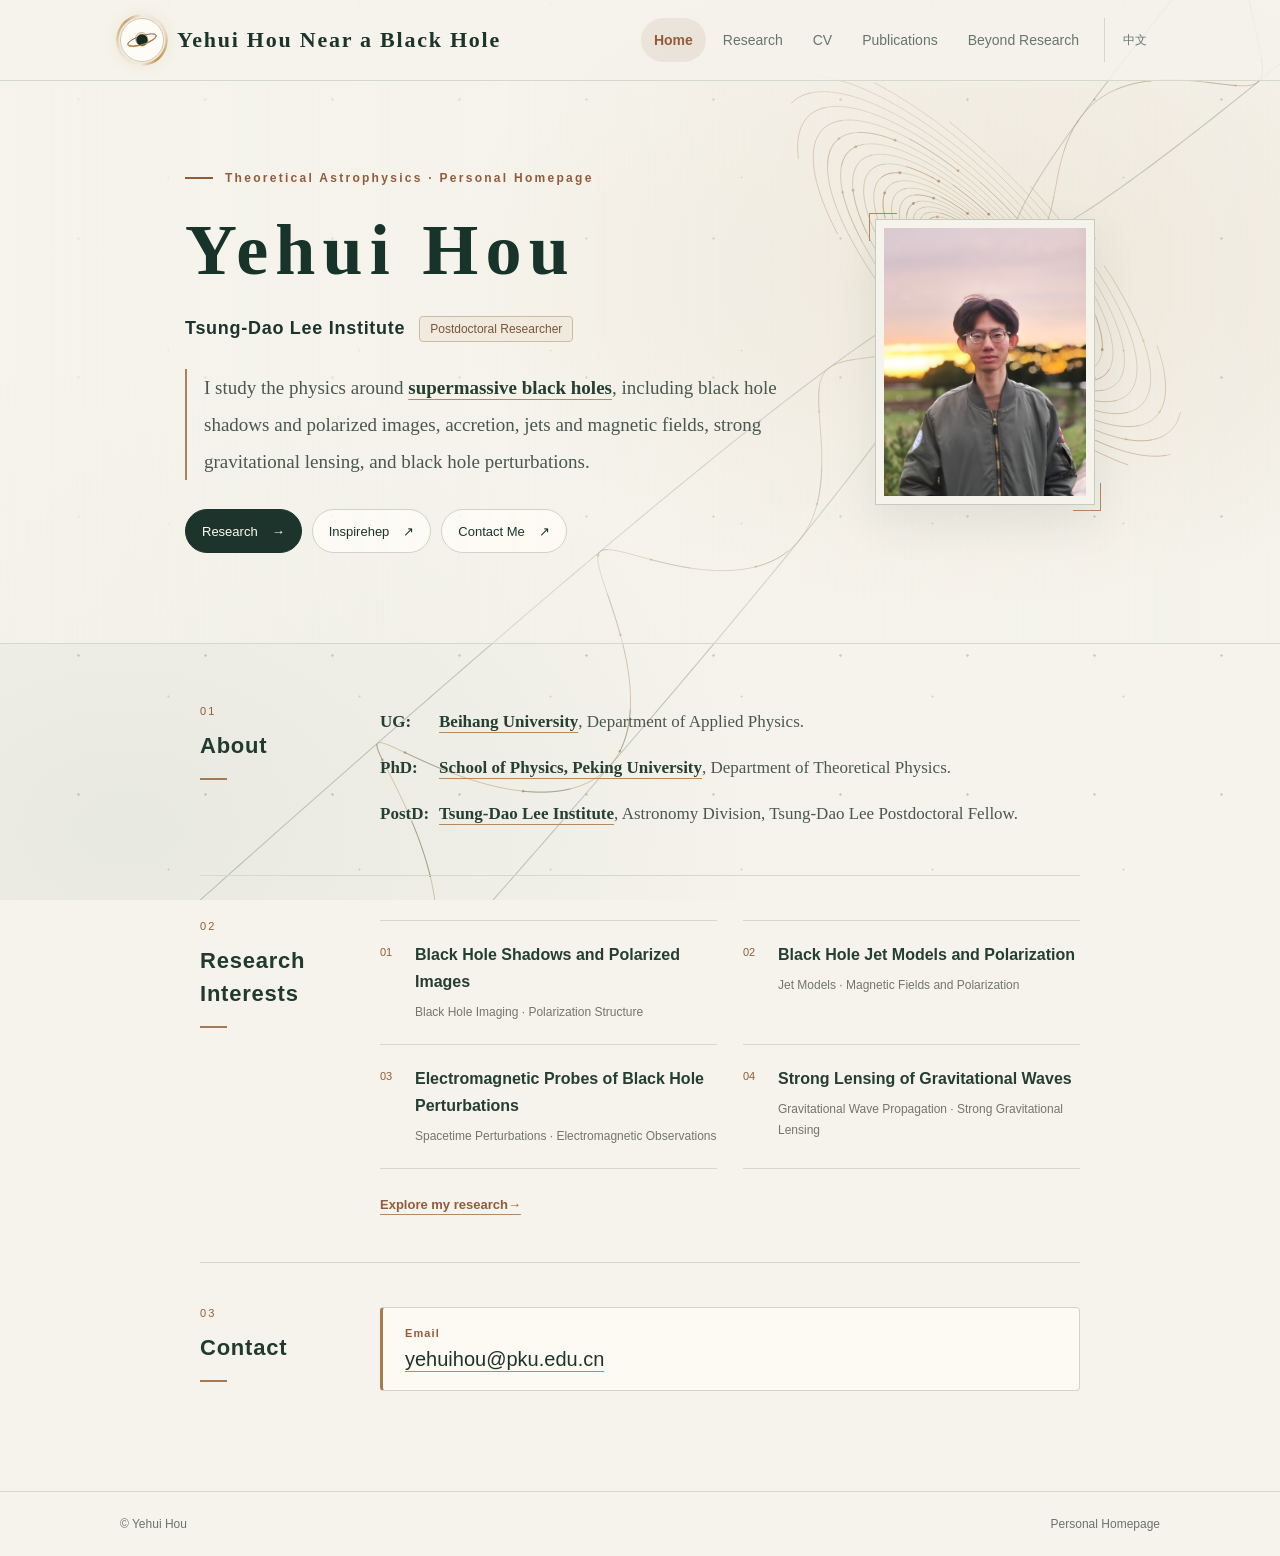
==== commit dc4ecc21: "Update index.html" ====
--- a/index.html
+++ b/index.html
@@ -3,7 +3,7 @@
 <head>
   <meta charset="utf-8">
   <meta name="viewport" content="width=device-width, initial-scale=1">
-  <meta name="description" content="Yehui Hou's academic homepage. Research interests include black hole imaging and polarization, black hole jets, spacetime perturbations, and gravitational lensing of gravitational waves.">
+  <meta name="description" content="Yehui Hou's academic homepage. Research interests include black hole imaging and polarization, black hole jets, spacetime perturbations, and gravitational-wave lensing.">
   <meta name="theme-color" content="#f5f3eb">
   <meta name="color-scheme" content="light">
   <title>Yehui Hou | Academic Homepage</title>
@@ -23,7 +23,6 @@
     }
 
     *, *::before, *::after { box-sizing: border-box; }
-
     html { scroll-behavior: smooth; }
 
     body {
@@ -51,7 +50,6 @@
       margin-inline: auto;
     }
 
-    /* Keep the background separate from the content; do not rotate the entire page. */
     .cosmic-background {
       position: fixed;
       inset: 0;
@@ -100,10 +98,7 @@
       to { opacity: .42; }
     }
 
-    .page-shell {
-      position: relative;
-      z-index: 1;
-    }
+    .page-shell { position: relative; z-index: 1; }
 
     .page-shell[inert] {
       pointer-events: none;
@@ -442,10 +437,7 @@
       background: #a77950;
     }
 
-    .section-body {
-      min-width: 0;
-      padding: 2px 0;
-    }
+    .section-body { min-width: 0; padding: 2px 0; }
 
     .section-body p {
       margin: 0;
@@ -484,15 +476,11 @@
     .text-link {
       text-decoration-color: #b58a62;
       text-underline-offset: 5px;
-      text-decoration-thickness: 1px;
+ text-decoration-thickness: 1px;
     }
 
     .text-link:hover { color: var(--accent); }
-
-    .institution-link {
-      color: #263f32;
-      font-weight: 700;
-    }
+    .institution-link { color: #263f32; font-weight: 700; }
 
     .research-list {
       display: grid;
@@ -676,7 +664,7 @@
         align-items: start;
       }
 
-      .eyebrow {
+      .ebrow {
         gap: 8px;
         font-size: 10px;
         letter-spacing: .06em;
@@ -744,18 +732,12 @@
   <div class="cosmic-background" aria-hidden="true">
     <div class="background-stars"></div>
 
-    <!--
-      Static fallback background:
-      These nodes are replaced once JavaScript renders the background successfully.
-      The jets run from upper right to lower left, with the center left unfilled.
-    -->
     <svg id="background-svg"
          viewBox="0 0 1440 1000"
          preserveAspectRatio="xMidYMid slice"
          focusable="false">
       <g transform="translate(1100 300) rotate(45)"
-         fill="none"
-         stroke-linecap="round">
+         fill="none" stroke-linecap="round">
         <g stroke="#74856f" stroke-opacity=".40" stroke-width="1.2">
           <path d="M-10 -55 Q-85 -320 -125 -1000"/>
           <path d="M10 -55 Q85 -320 125 -1000"/>
@@ -764,15 +746,11 @@
         </g>
 
         <g stroke="#a67c50" stroke-opacity=".40" stroke-width="1">
-          <path d="M0 -60
-                   C-35 -95 45 -120 0 -160
-                   S-65 -215 0 -250
-                   S90 -315 0 -360
+          <path d="M0 -60 C-35 -95 45 -120 0 -160
+                   S-65 -215 0 -250 S90 -315 0 -360
                    S-115 -435 0 -500"/>
-          <path d="M0 60
-                   C35 95 -45 120 0 160
-                   S65 215 0 250
-                   S-90 315 0 360
+          <path d="M0 60 C35 95 -45 120 0 160
+                   S65 215 0 250 S-90 315 0 360
                    S115 435 0 500"/>
           <ellipse rx="250" ry="88"/>
           <ellipse rx="205" ry="72"/>
@@ -804,7 +782,7 @@
           <button class="black-hole-button"
                   id="black-hole-button"
                   type="button"
-                  aria-label="Play the black hole accretion animation; the page returns after 5 seconds"
+                  aria-label="Play the black hole accretion animation. The page returns in 5 seconds."
                   title="Click to experience black hole accretion">
             <svg viewBox="0 0 60 44" aria-hidden="true" focusable="false">
               <g transform="rotate(-18 30 22)">
@@ -834,10 +812,8 @@
              target="_blank"
              rel="noopener noreferrer">Publications</a>
           <a href="non">Beyond Research</a>
-          <a class="language"
-             href="homepage_C.html"
-             lang="en"
-             hreflang="en">中文</a>
+          <a class="language" href="homepage_C.html"
+             lang="zh-CN" hreflang="zh-CN">中文</a>
         </nav>
       </div>
     </header>
@@ -861,7 +837,10 @@
               I study the physics around <strong><a class="text-link institution-link"
                      href="https://en.wikipedia.org/wiki/Supermassive_black_hole"
                      target="_blank"
-                     rel="noopener noreferrer">supermassive black holes</a></strong>, with a focus on black hole shadows and polarized images, accretion, jets and magnetic fields, strong gravitational lensing, and black hole perturbations.
+                     rel="noopener noreferrer">supermassive black holes</a></strong>,
+              including black hole shadows and polarized images, accretion,
+              jets and magnetic fields, strong gravitational lensing,
+              and black hole perturbations.
             </p>
 
             <div class="hero-links">
@@ -869,8 +848,7 @@
                 Research<span aria-hidden="true">→</span>
               </a>
               <a href="https://inspirehep.net/authors/2052049?ui-citation-summary=true"
-                 target="_blank"
-                 rel="noopener noreferrer">
+                 target="_blank" rel="noopener noreferrer">
                 Inspirehep<span aria-hidden="true">↗</span>
               </a>
               <a href="mailto:yehuihou@pku.edu.cn">
@@ -880,10 +858,8 @@
           </div>
 
           <figure class="portrait">
-            <img src="weiming.jpg"
-                 alt="Portrait of Yehui Hou"
-                 decoding="async"
-                 fetchpriority="high">
+            <img src="weiming.jpg" alt="Portrait of Yehui Hou"
+                 decoding="async" fetchpriority="high">
           </figure>
         </div>
       </section>
@@ -903,7 +879,8 @@
                   <a class="text-link institution-link"
                      href="https://physics.buaa.edu.cn/"
                      target="_blank"
-                     rel="noopener noreferrer">Beihang University</a>, Department of Applied Physics.
+                     rel="noopener noreferrer">Beihang University</a>,
+                  Department of Applied Physics.
                 </div>
               </li>
               <li>
@@ -912,7 +889,8 @@
                   <a class="text-link institution-link"
                      href="https://www.phy.pku.edu.cn/"
                      target="_blank"
-                     rel="noopener noreferrer">School of Physics, Peking University</a>, Department of Theoretical Physics.
+                     rel="noopener noreferrer">School of Physics, Peking University</a>,
+                  Department of Theoretical Physics.
                 </div>
               </li>
               <li>
@@ -921,7 +899,8 @@
                   <a class="text-link institution-link"
                      href="https://tdli.sjtu.edu.cn/"
                      target="_blank"
-                     rel="noopener noreferrer">Tsung-Dao Lee Institute</a>, Astronomy Division, Tsung-Dao Lee Postdoctoral Fellow.
+                     rel="noopener noreferrer">Tsung-Dao Lee Institute</a>,
+                  Astronomy Division, Tsung-Dao Lee Postdoctoral Fellow.
                 </div>
               </li>
             </ul>
@@ -946,7 +925,7 @@
               <li>
                 <span class="topic-number" aria-hidden="true">02</span>
                 <div>
-                  <h3 class="topic-title">Modeling Black Hole Jets and Their Polarization</h3>
+                  <h3 class="topic-title">Black Hole Jet Models and Polarization</h3>
                   <span class="topic-detail">Jet Models · Magnetic Fields and Polarization</span>
                 </div>
               </li>
@@ -968,8 +947,7 @@
 
             <p class="section-action">
               <a class="text-link" href="research_E.html">
-                Explore my research
-                <span aria-hidden="true">→</span>
+                Explore my research<span aria-hidden="true">→</span>
               </a>
             </p>
           </div>
@@ -985,9 +963,7 @@
             <div class="contact-card">
               <span class="contact-label">Email</span>
               <a class="text-link contact-email"
-                 href="mailto:yehuihou@pku.edu.cn">
-                yehuihou@pku.edu.cn
-              </a>
+                 href="mailto:yehuihou@pku.edu.cn">yehuihou@pku.edu.cn</a>
             </div>
           </div>
         </section>
@@ -1002,23 +978,19 @@
     </footer>
   </div>
 
-  <div class="absorption-stage"
-       id="absorption-stage"
-       aria-hidden="true">
+  <div class="absorption-stage" id="absorption-stage" aria-hidden="true">
     <canvas id="large-hole-canvas"></canvas>
     <p class="absorption-status" id="absorption-status">
       Accretion in progress · Page returns in 5 seconds
     </p>
   </div>
 
-  <p class="sr-only"
-     id="live-status"
-     role="status"
-     aria-live="polite"></p>
+  <p class="sr-only" id="live-status" role="status" aria-live="polite"></p>
 
   <noscript>
     <p style="position:relative;z-index:2;text-align:center">
-      JavaScript is disabled in your browser. A static background is displayed, and animated interactions are unavailable.
+      JavaScript is disabled. A static background is displayed,
+      and animated interactions are unavailable.
     </p>
   </noscript>
 
@@ -1050,7 +1022,6 @@
       let absorbing = false;
       let navigating = false;
       let savedFocus = null;
-      let savedOverflow = "";
       let savedX = 0;
       let savedY = 0;
 
@@ -1059,19 +1030,17 @@
         if (!ctx) return null;
 
         const dpr = Math.min(window.devicePixelRatio || 1, 2);
-        canvas.width = Math.round(width * dpr);
-        canvas.height = Math.round(height * dpr);
+        canvas.width = Math.max(1, Math.round(width * dpr));
+        canvas.height = Math.max(1, Math.round(height * dpr));
         ctx.setTransform(dpr, 0, 0, dpr, 0, 0);
         return ctx;
       }
 
       function node(tag, attrs, parent) {
         const element = document.createElementNS(NS, tag);
-
         for (const [key, value] of Object.entries(attrs)) {
           element.setAttribute(key, String(value));
         }
-
         parent.appendChild(element);
         return element;
       }
@@ -1093,10 +1062,8 @@
       }
 
       /*
-       * The disk lies in the x-y plane; the jets follow the z axis.
-       * Rotate the background projection 90 degrees around its center.
-       * The bipolar jet axis runs from upper right to lower left,
-       * without rotating the content or portrait.
+       * Preserve the original background projection.
+       * Rotate the drawing coordinates, not the page content.
        */
       function project(x, y, z = 0) {
         const g = geometry;
@@ -1146,9 +1113,7 @@
         const scale = Math.min(1.2, Math.max(.55, width / 1300));
 
         geometry = {
-          width,
-          height,
-          scale,
+          width, height, scale,
           cx: width * (width < 620 ? .82 : .77),
           cy: height * .30,
           r: 49 * scale,
@@ -1157,11 +1122,6 @@
         };
 
         const g = geometry;
-
-        /*
-         * Build the complete graphic in memory before replacing the static fallback.
-         * If generation fails, the existing static SVG remains intact.
-         */
         const root = document.createElementNS(NS, "g");
         const defs = node("defs", {}, root);
         const clip = node("clipPath", {
@@ -1169,13 +1129,8 @@
           clipPathUnits: "userSpaceOnUse"
         }, defs);
 
-        node("circle", {
-          cx: g.cx,
-          cy: g.cy,
-          r: g.r
-        }, clip);
-
-        // Parabolic, collimated jets and helical magnetic field lines.
+        node("circle", { cx: g.cx, cy: g.cy, r: g.r }, clip);
+
         for (const side of [-1, 1]) {
           for (const sign of [-1, 1]) {
             const points = [];
@@ -1188,8 +1143,7 @@
               );
 
               points.push(project(
-                sign * radius,
-                0,
+                sign * radius, 0,
                 side * (g.r * 1.1 + distance)
               ));
             }
@@ -1198,11 +1152,9 @@
           }
 
           const helix = [];
-
           for (let i = 0; i <= 500; i++) {
             helix.push(jetPoint(i / 500, .4, side));
           }
-
           svgPath(helix, "#a67c50", .42, .95, root);
         }
 
@@ -1210,7 +1162,6 @@
         const sphere = node("g", {}, root);
         const front = node("g", {}, root);
 
-        // Spiral streamlines that converge toward the center.
         for (let arm = 0; arm < 15; arm++) {
           let points = [];
           let previousFront = null;
@@ -1223,37 +1174,27 @@
               point.front !== previousFront
             ) {
               points.push(point);
-
               svgPath(
-                points,
-                "#a17a51",
+                points, "#a17a51",
                 previousFront ? .46 : .30,
-                .95,
-                previousFront ? front : back
+                .95, previousFront ? front : back
               );
-
               points = [point];
             } else {
               points.push(point);
             }
-
             previousFront = point.front;
           }
 
           svgPath(
-            points,
-            "#a17a51",
+            points, "#a17a51",
             previousFront ? .46 : .30,
-            .95,
-            previousFront ? front : back
+            .95, previousFront ? front : back
           );
         }
 
-        // Keep the center unfilled, using contours and sketch-style hatching.
         node("circle", {
-          cx: g.cx,
-          cy: g.cy,
-          r: g.r,
+          cx: g.cx, cy: g.cy, r: g.r,
           fill: "#f5f3eb",
           stroke: "#73806b",
           "stroke-opacity": .55,
@@ -1261,8 +1202,7 @@
         }, sphere);
 
         node("circle", {
-          cx: g.cx + .5,
-          cy: g.cy + .5,
+          cx: g.cx + .5, cy: g.cy + .5,
           r: g.r * 1.035,
           fill: "none",
           stroke: "#a17a51",
@@ -1290,24 +1230,12 @@
             });
           }
 
-          // The missing closing parenthesis and semicolon have been restored.
-          svgPath(
-            points,
-            "#6e7a65",
-            .15 + i * .007,
-            .7,
-            hatch
-          );
+          svgPath(points, "#6e7a65", .15 + i * .007, .7, hatch);
         }
 
         svg.setAttribute("viewBox", `0 0 ${width} ${height}`);
         svg.setAttribute("preserveAspectRatio", "xMidYMid meet");
-
-        while (svg.firstChild) {
-          svg.removeChild(svg.firstChild);
-        }
-
-        svg.appendChild(root);
+        svg.replaceChildren(root);
 
         bgCtx = setupCanvas(bgCanvas, width, height);
         drawBackground(performance.now());
@@ -1315,7 +1243,6 @@
 
       function strokeCanvas(ctx, points, color, width = 1) {
         if (!points.length) return;
-
         ctx.beginPath();
         ctx.moveTo(points[0].x, points[0].y);
 
@@ -1337,15 +1264,11 @@
 
         ctx.clearRect(0, 0, g.width, g.height);
 
-        // Inflow particles use the same projection as the SVG spiral streamlines.
         for (let i = 0; i < 65; i++) {
           const progress = (time * .00010 + i / 65) % 1;
           const phase = (i % 15) * TAU / 15;
           const point = flowPoint(progress, phase);
-          const distance = Math.hypot(
-            point.x - g.cx,
-            point.y - g.cy
-          );
+          const distance = Math.hypot(point.x - g.cx, point.y - g.cy);
 
           if (!point.front && distance < g.r + 1) continue;
 
@@ -1366,20 +1289,13 @@
             }
           }
 
-          strokeCanvas(
-            ctx,
-            tail,
-            `rgba(162,105,48,${alpha * .6})`,
-            1
-          );
-
+          strokeCanvas(ctx, tail, `rgba(162,105,48,${alpha * .6})`, 1);
           ctx.beginPath();
           ctx.arc(point.x, point.y, 1.5 * g.scale, 0, TAU);
           ctx.fillStyle = `rgba(151,91,39,${alpha})`;
           ctx.fill();
         }
 
-        // Jet particles move outward along the magnetic field lines.
         for (const side of [-1, 1]) {
           for (let i = 0; i < 26; i++) {
             const progress = (time * .000065 + i / 26) % 1;
@@ -1390,18 +1306,11 @@
             for (let j = 0; j <= 8; j++) {
               tail.push(jetPoint(
                 Math.max(0, progress - .015 + .015 * j / 8),
-                .4,
-                side
+                .4, side
               ));
             }
 
-            strokeCanvas(
-              ctx,
-              tail,
-              `rgba(111,133,107,${alpha})`,
-              1
-            );
-
+            strokeCanvas(ctx, tail, `rgba(111,133,107,${alpha})`, 1);
             ctx.beginPath();
             ctx.arc(point.x, point.y, 1.35 * g.scale, 0, TAU);
             ctx.fillStyle = `rgba(152,110,57,${alpha})`;
@@ -1429,7 +1338,10 @@
         }
       }
 
-      // The interactive black hole is a visual illustration, not a numerical relativity simulation.
+      /*
+       * Original black hole renderer.
+       * Regular links retain their original appearance and direction.
+       */
       function drawHole(ctx, x, y, radius, time, count = 80) {
         ctx.save();
         ctx.translate(x, y);
@@ -1469,12 +1381,8 @@
               const p = point(j / 100, arm * TAU / 14);
 
               if (p.front === front) {
-                if (drawing) {
-                  ctx.lineTo(p.x, p.y);
-                } else {
-                  ctx.moveTo(p.x, p.y);
-                }
-
+                if (drawing) ctx.lineTo(p.x, p.y);
+                else ctx.moveTo(p.x, p.y);
                 drawing = true;
               } else {
                 drawing = false;
@@ -1506,18 +1414,13 @@
             }
 
             strokeCanvas(
-              ctx,
-              tail,
+              ctx, tail,
               `rgba(230,175,94,${alpha * .7})`,
               Math.max(.7, radius * .012)
             );
 
             ctx.beginPath();
-            ctx.arc(
-              p.x, p.y,
-              Math.max(1, radius * .014),
-              0, TAU
-            );
+            ctx.arc(p.x, p.y, Math.max(1, radius * .014), 0, TAU);
             ctx.fillStyle = `rgba(255,224,173,${alpha})`;
             ctx.fill();
           }
@@ -1564,7 +1467,6 @@
         document.body.appendChild(element);
 
         const ctx = setupCanvas(canvas, 160, 130);
-
         if (!ctx) {
           element.remove();
           return;
@@ -1572,7 +1474,6 @@
 
         const effect = { element, frame: 0 };
         effects.add(effect);
-
         const start = performance.now();
 
         function tick(now) {
@@ -1603,8 +1504,275 @@
           cancelAnimationFrame(effect.frame);
           effect.element.remove();
         }
-
         effects.clear();
+      }
+
+      /*
+       * Element-by-element accretion.
+       * No DOM cloning, content redrawing, or page-shell transformation.
+       */
+
+      const clamp = value => Math.max(0, Math.min(1, value));
+
+      function ease(value) {
+        const p = clamp(value);
+        return p * p * (3 - 2 * p);
+      }
+
+      let absorptionItems = [];
+      let absorptionStyleStates = [];
+      let initialInert = false;
+      let initialDisabled = false;
+
+      /*
+       * Record only the properties modified by this animation,
+       * preserving their original values and priorities.
+       */
+      function rememberStyles(element, properties) {
+        const entries = properties.map(property => ({
+          property,
+          value: element.style.getPropertyValue(property),
+          priority: element.style.getPropertyPriority(property)
+        }));
+
+        absorptionStyleStates.push({ element, entries });
+      }
+
+      function restoreAnimationStyles() {
+        for (const state of absorptionStyleStates) {
+          for (const entry of state.entries) {
+            if (entry.value) {
+              state.element.style.setProperty(
+                entry.property, entry.value, entry.priority
+              );
+            } else {
+              state.element.style.removeProperty(entry.property);
+            }
+          }
+        }
+
+        absorptionStyleStates = [];
+        absorptionItems = [];
+      }
+
+      function prepareAbsorptionItems(width, height) {
+        /*
+         * Select non-overlapping elements to avoid applying
+         * transformations to both a parent and its child.
+         */
+        const selector = [
+          ".black-hole-button",
+          ".site-name",
+          ".nav",
+          ".eyebrow",
+          "#page-title",
+          ".hero-role",
+          ".hero-description",
+          ".hero-links > a",
+          ".portrait",
+          ".section-title",
+          ".bio-list > li",
+          ".research-list > li",
+          ".section-action",
+          ".contact-card",
+          ".footer-inner > p"
+        ].join(",");
+
+        const centerX = width / 2;
+        const centerY = height / 2;
+        const maxRadius = Math.max(1, Math.hypot(width, height) / 2);
+
+        const measurements = Array.from(shell.querySelectorAll(selector))
+          .map(element => ({
+            element,
+            rect: element.getBoundingClientRect(),
+            opacity: parseFloat(getComputedStyle(element).opacity) || 0
+          }));
+
+        for (const measurement of measurements) {
+          const { element, rect, opacity } = measurement;
+
+          if (!rect.width || !rect.height) continue;
+
+          const x = rect.left + rect.width / 2;
+          const y = rect.top + rect.height / 2;
+          const dx = x - centerX;
+          const dy = y - centerY;
+          const radius = Math.hypot(dx, dy);
+
+          const visible =
+            rect.bottom > 0 &&
+            rect.top < height &&
+            rect.right > 0 &&
+            rect.left < width;
+
+          rememberStyles(element, [
+            "transform",
+            "transform-origin",
+            "opacity",
+            "will-change",
+            "transition",
+            "visibility"
+          ]);
+
+          element.style.setProperty("transition", "none", "important");
+
+          if (!visible) {
+            /*
+             * Keep off-screen content from entering the viewport.
+             * Visibility does not change the layout.
+             */
+            element.style.setProperty("visibility", "hidden", "important");
+            continue;
+          }
+
+          element.style.setProperty("transform-origin", "50% 50%", "important");
+          element.style.setProperty("will-change", "transform, opacity");
+
+          absorptionItems.push({
+            element,
+            x, y, radius,
+            angle: Math.atan2(dy, dx),
+            opacity,
+            delay: 100 + 360 * clamp(radius / maxRadius),
+            differential: Math.log1p(maxRadius / (radius + 90))
+          });
+        }
+
+        /*
+         * Temporarily remove large backgrounds and section dividers
+         * without changing container positions or dimensions.
+         */
+        for (const element of shell.querySelectorAll(
+          ".site-header, .hero, .site-footer, .content-section"
+        )) {
+          rememberStyles(element, [
+            "background",
+            "border-top-color",
+            "border-bottom-color"
+          ]);
+
+          element.style.setProperty("background", "transparent", "important");
+          element.style.setProperty("border-top-color", "transparent", "important");
+          element.style.setProperty("border-bottom-color", "transparent", "important");
+        }
+
+        /*
+         * Preserve the scrollbar and original layout width.
+         * Clip moving content to limit horizontal overflow.
+         */
+        rememberStyles(shell, ["clip-path"]);
+        shell.style.setProperty(
+          "clip-path",
+          "inset(0 -24px 0 -24px)",
+          "important"
+        );
+      }
+
+      function updateAbsorptionItems(elapsed, width, height) {
+        const centerX = width / 2;
+        const centerY = height / 2;
+
+        for (const item of absorptionItems) {
+          const p = clamp((elapsed - item.delay) / 2850);
+
+          if (p === 0) continue;
+
+          const pull = ease(p);
+
+          /*
+           * Screen coordinates increase downward.
+           * A decreasing angle produces counterclockwise motion.
+           */
+          const turn =
+            (2.0 + item.differential * 2.6) * Math.pow(p, 1.65);
+
+          const angle = item.angle - turn;
+          const radius = item.radius * Math.pow(1 - pull, 1.15);
+
+          const targetX = centerX + Math.cos(angle) * radius;
+          const targetY = centerY + Math.sin(angle) * radius;
+
+          const tx = targetX - item.x;
+          const ty = targetY - item.y;
+
+          /*
+           * Stretch radially, compress transversely, and add shear.
+           * Each element follows its own transformation.
+           */
+          const deformation = Math.sin(Math.PI * p);
+          const shrink = Math.max(.012, Math.pow(1 - pull, .85));
+          const radialScale = shrink * (1 + 2.4 * deformation);
+          const transverseScale = shrink / (1 + 2.1 * deformation);
+          const shear = -0.65 * deformation;
+          const rotation = -turn;
+
+          /*
+           * R(rotation) × R(initialAngle) ×
+           * StretchShear × R(-initialAngle).
+           * The transform is the identity at p = 0.
+           */
+          const c0 = Math.cos(item.angle);
+          const s0 = Math.sin(item.angle);
+          const cr = Math.cos(rotation);
+          const sr = Math.sin(rotation);
+
+          const q00 = radialScale;
+          const q01 = shear * transverseScale;
+          const q10 = 0;
+          const q11 = transverseScale;
+
+          const m00 = c0 * q00 - s0 * q10;
+          const m01 = c0 * q01 - s0 * q11;
+          const m10 = s0 * q00 + c0 * q10;
+          const m11 = s0 * q01 + c0 * q11;
+
+          const n00 = m00 * c0 - m01 * s0;
+          const n01 = m00 * s0 + m01 * c0;
+          const n10 = m10 * c0 - m11 * s0;
+          const n11 = m10 * s0 + m11 * c0;
+
+          const a = cr * n00 - sr * n10;
+          const c = cr * n01 - sr * n11;
+          const b = sr * n00 + cr * n10;
+          const d = sr * n01 + cr * n11;
+
+          item.element.style.setProperty(
+            "transform",
+            `matrix(${a},${b},${c},${d},${tx},${ty})`,
+            "important"
+          );
+
+          const fade = 1 - ease((p - .70) / .30);
+
+          item.element.style.setProperty(
+            "opacity",
+            String(item.opacity * fade),
+            "important"
+          );
+        }
+      }
+
+      /*
+       * Mirror only the large black hole to match the
+       * counterclockwise accretion. Regular link effects are unchanged.
+       */
+      function drawAbsorptionHole(ctx, width, height, elapsed, alpha) {
+        if (alpha <= 0) return;
+
+        ctx.save();
+        ctx.globalAlpha = alpha;
+        ctx.translate(width / 2, height / 2);
+        ctx.scale(-1, 1);
+
+        drawHole(
+          ctx, 0, 0,
+          Math.min(width * .10, height * .13, 105),
+          motion.matches ? 0 : elapsed,
+          motion.matches ? 0 : 130
+        );
+
+        ctx.restore();
       }
 
       function restorePage(announce = true) {
@@ -1612,18 +1780,14 @@
 
         clearTimeout(restoreTimer);
         cancelAnimationFrame(largeFrame);
-
-        shell.style.transform = "";
-        shell.style.opacity = "";
-        shell.style.transformOrigin = "";
-        shell.style.willChange = "";
-        shell.inert = false;
-        shell.removeAttribute("inert");
-
-        document.body.style.overflow = savedOverflow;
+        restoreAnimationStyles();
+
+        shell.inert = initialInert;
+        if (!initialInert) shell.removeAttribute("inert");
+
+        button.disabled = initialDisabled;
         stage.classList.remove("is-active");
         status.hidden = false;
-        button.disabled = false;
         absorbing = false;
 
         const previousScroll =
@@ -1648,129 +1812,108 @@
       function startAbsorption() {
         if (absorbing || navigating) return;
 
-        /*
-         * Check Canvas support before hiding the content.
-         */
-        let width = window.innerWidth;
-        let height = window.innerHeight;
-        let ctx = setupCanvas(largeCanvas, width, height);
+        const width = window.innerWidth;
+        const height = window.innerHeight;
+        const layoutWidth = document.documentElement.clientWidth;
+        const ctx = setupCanvas(largeCanvas, width, height);
 
         if (!ctx) {
           live.textContent = "Your browser does not support this animation.";
           return;
         }
 
-        absorbing = true;
         savedFocus = document.activeElement;
-        savedOverflow = document.body.style.overflow;
         savedX = window.scrollX;
         savedY = window.scrollY;
-
+        initialInert = shell.inert || shell.hasAttribute("inert");
+        initialDisabled = button.disabled;
+
+        absorbing = true;
         clearEffects();
 
         if (savedFocus instanceof HTMLElement) {
           savedFocus.blur();
         }
 
-        button.disabled = true;
-        shell.inert = true;
-        shell.setAttribute("inert", "");
-        document.body.style.overflow = "hidden";
-        stage.classList.add("is-active");
-        status.hidden = false;
-
-        live.textContent =
-          "The black hole accretion animation has started. The page returns after 5 seconds. Press Escape to exit early.";
-
-        function setAbsorptionOrigin() {
+        try {
           /*
-           * Use the untransformed page position to keep the rotation center
-           * aligned after scrolling.
+           * In reduced-motion mode, keep the content visible
+           * and display only a static black hole.
            */
-          const previousTransform = shell.style.transform;
-          shell.style.transform = "none";
-          const bounds = shell.getBoundingClientRect();
-
-          shell.style.transformOrigin =
-            `${width / 2 - bounds.left}px ` +
-            `${height / 2 - bounds.top}px`;
-
-          shell.style.transform = previousTransform;
-        }
-
-        setAbsorptionOrigin();
-        shell.style.willChange = "transform, opacity";
-
-        const start = performance.now();
-
-        // An independent timer restores the content after 5 seconds.
-        restoreTimer = setTimeout(() => restorePage(), 5000);
-
-        function tick(now) {
-          if (!absorbing) return;
-
-          const elapsed = now - start;
-          const progress = Math.min(1, elapsed / 2800);
-          const eased = progress * progress;
-
-          if (motion.matches) {
-            shell.style.opacity = "0";
-          } else {
-            const scale = Math.max(.015, 1 - eased);
-
-            shell.style.transform =
-              `rotate(${-115 * eased}deg) scale(${scale})`;
-
-            shell.style.opacity =
-              String(Math.max(0, 1 - Math.pow(progress, 2.6)));
+          if (!motion.matches) {
+            prepareAbsorptionItems(width, height);
           }
 
-          if (
-            width !== window.innerWidth ||
-            height !== window.innerHeight
-          ) {
-            width = window.innerWidth;
-            height = window.innerHeight;
-            ctx = setupCanvas(largeCanvas, width, height);
-            setAbsorptionOrigin();
-          }
-
-          if (ctx) {
-            ctx.clearRect(0, 0, width, height);
-
-            const alpha = motion.matches
-              ? (elapsed < 3400 ? 1 : 0)
-              : Math.min(1, elapsed / 350) *
-                Math.max(
-                  0,
-                  1 - Math.max(0, elapsed - 2800) / 650
-                );
-
-            if (alpha > 0) {
-              ctx.save();
-              ctx.globalAlpha = alpha;
-
-              drawHole(
-                ctx,
-                width / 2,
-                height / 2,
-                Math.min(width * .14, height * .18, 150),
-                motion.matches ? 0 : elapsed,
-                motion.matches ? 0 : 130
+          button.disabled = true;
+          shell.inert = true;
+          shell.setAttribute("inert", "");
+
+          stage.classList.add("is-active");
+          status.hidden = false;
+
+          live.textContent =
+            "The black hole accretion animation has started. " +
+            "The page returns in 5 seconds. Press Escape to exit early.";
+
+          const start = performance.now();
+          restoreTimer = setTimeout(() => restorePage(), 5000);
+
+          function tick(now) {
+            if (!absorbing) return;
+
+            /*
+             * Restore if the viewport or scroll position changes,
+             * rather than continue with outdated coordinates.
+             */
+            if (
+              width !== window.innerWidth ||
+              height !== window.innerHeight ||
+              layoutWidth !== document.documentElement.clientWidth ||
+              savedX !== window.scrollX ||
+              savedY !== window.scrollY
+            ) {
+              restorePage();
+              return;
+            }
+
+            const elapsed = now - start;
+
+            try {
+              ctx.clearRect(0, 0, width, height);
+
+              if (!motion.matches) {
+                updateAbsorptionItems(elapsed, width, height);
+              }
+
+              const alpha = motion.matches
+                ? (elapsed < 3400 ? .9 : 0)
+                : ease(elapsed / 450) *
+                  (1 - ease((elapsed - 3300) / 650));
+
+              drawAbsorptionHole(
+                ctx, width, height, elapsed, alpha
               );
 
-              ctx.restore();
+              status.hidden = elapsed >= 3950;
+
+              if (elapsed < 5000) {
+                largeFrame = requestAnimationFrame(tick);
+              } else {
+                restorePage();
+              }
+            } catch (error) {
+              console.error("Accretion animation rendering failed:", error);
+              restorePage();
             }
           }
 
-          status.hidden = elapsed >= 3400;
-
-          if (elapsed < 3500) {
-            largeFrame = requestAnimationFrame(tick);
-          }
-        }
-
-        largeFrame = requestAnimationFrame(tick);
+          largeFrame = requestAnimationFrame(tick);
+        } catch (error) {
+          console.error("Accretion animation initialization failed:", error);
+          restorePage();
+          live.textContent =
+            "The animation is unavailable. The page has been restored.";
+        }
       }
 
       button.addEventListener("click", startAbsorption);
@@ -1783,9 +1926,34 @@
       });
 
       /*
-       * Delay regular same-window navigation by 480 milliseconds.
-       * Preserve native behavior for new tabs, downloads, email links,
-       * and modifier-key clicks.
+       * Block scroll input during the animation without
+       * removing the scrollbar. Normal scrolling is unaffected.
+       */
+      function preventAnimationScroll(event) {
+        if (absorbing) event.preventDefault();
+      }
+
+      window.addEventListener(
+        "wheel", preventAnimationScroll, { passive: false }
+      );
+
+      window.addEventListener(
+        "touchmove", preventAnimationScroll, { passive: false }
+      );
+
+      document.addEventListener("keydown", event => {
+        if (
+          absorbing &&
+          ["ArrowUp", "ArrowDown", "PageUp", "PageDown",
+           "Home", "End", " "].includes(event.key)
+        ) {
+          event.preventDefault();
+        }
+      });
+
+      /*
+       * Preserve native behavior for new tabs, downloads,
+       * email links, and modifier-key clicks.
        */
       document.addEventListener("click", event => {
         const link = event.target instanceof Element
@@ -1865,15 +2033,13 @@
           buildBackground();
           startBackground();
         } catch (error) {
-          /*
-           * If graphic generation fails, retain the existing SVG.
-           * The page content remains visible.
-           */
           console.error("Background rendering failed:", error);
         }
       }
 
       window.addEventListener("resize", () => {
+        if (absorbing) restorePage();
+
         cancelAnimationFrame(resizeFrame);
         resizeFrame = requestAnimationFrame(rebuildBackground);
       }, { passive: true });
